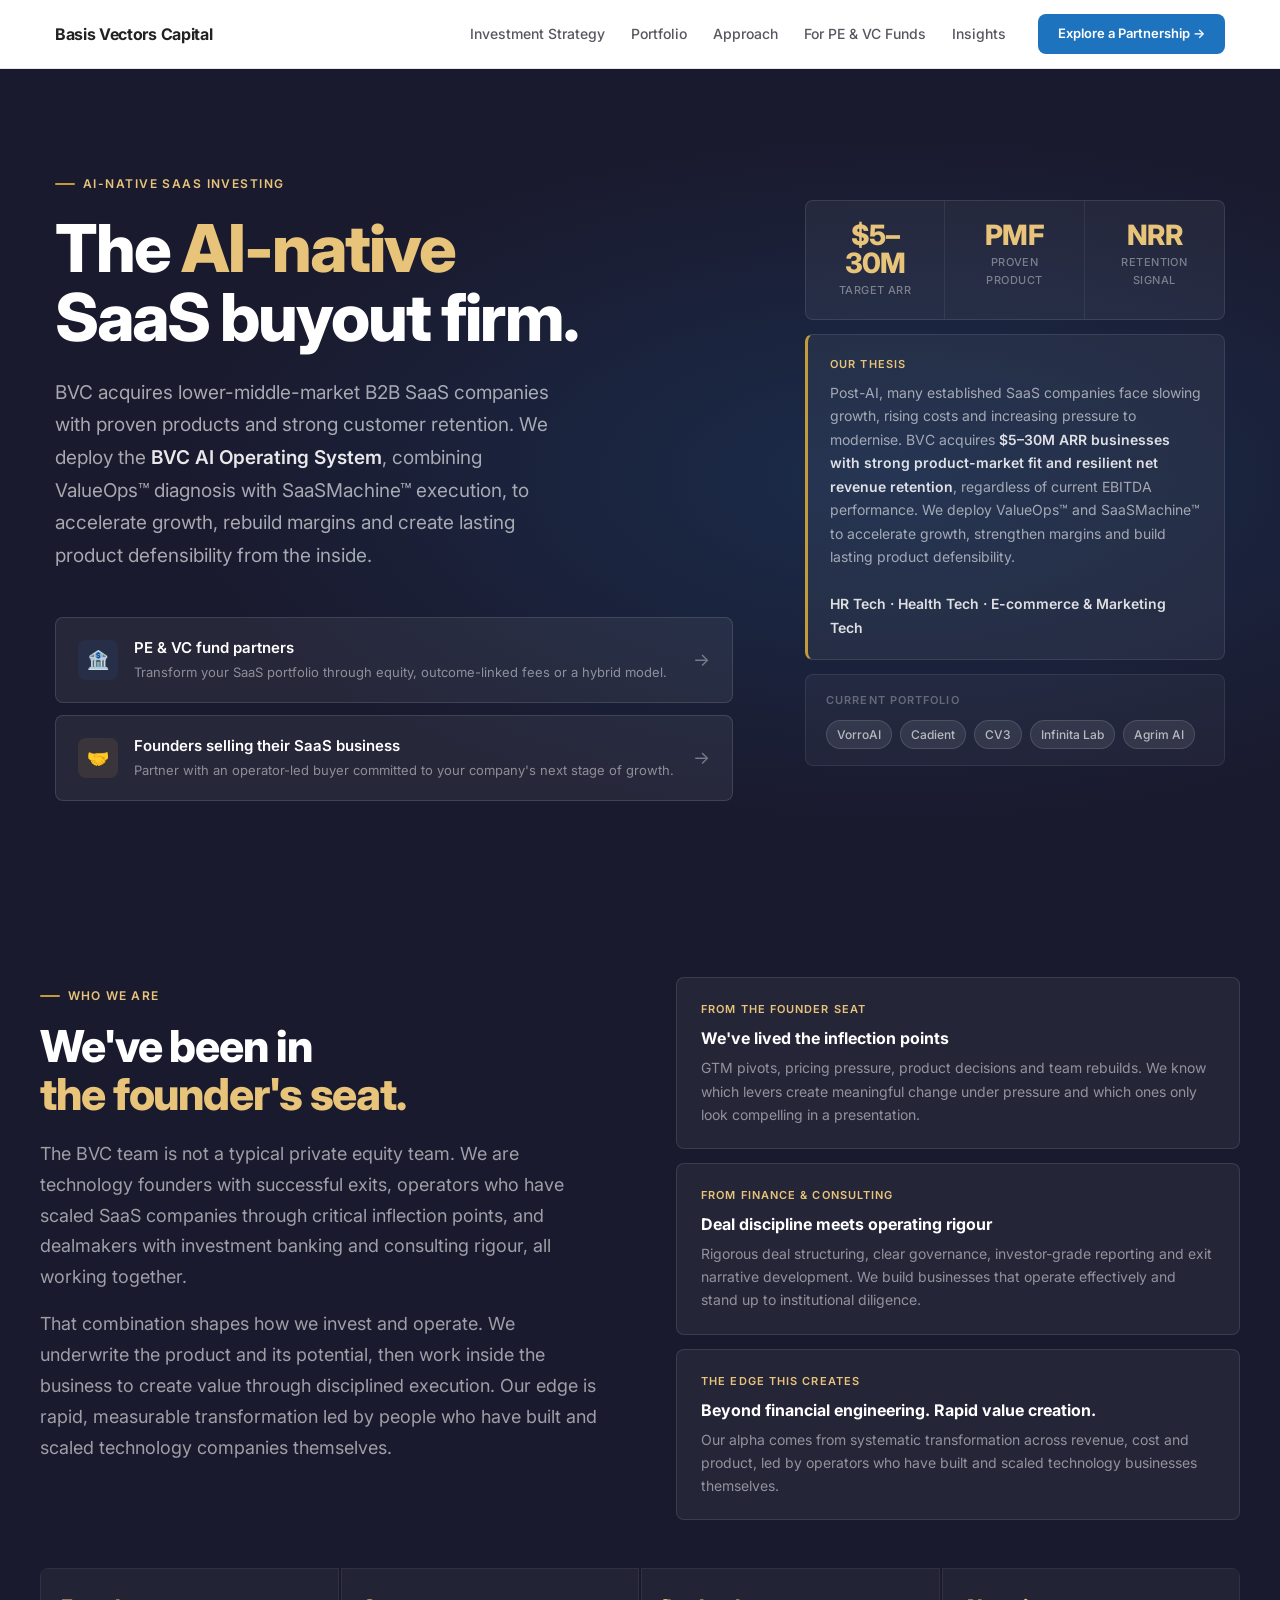
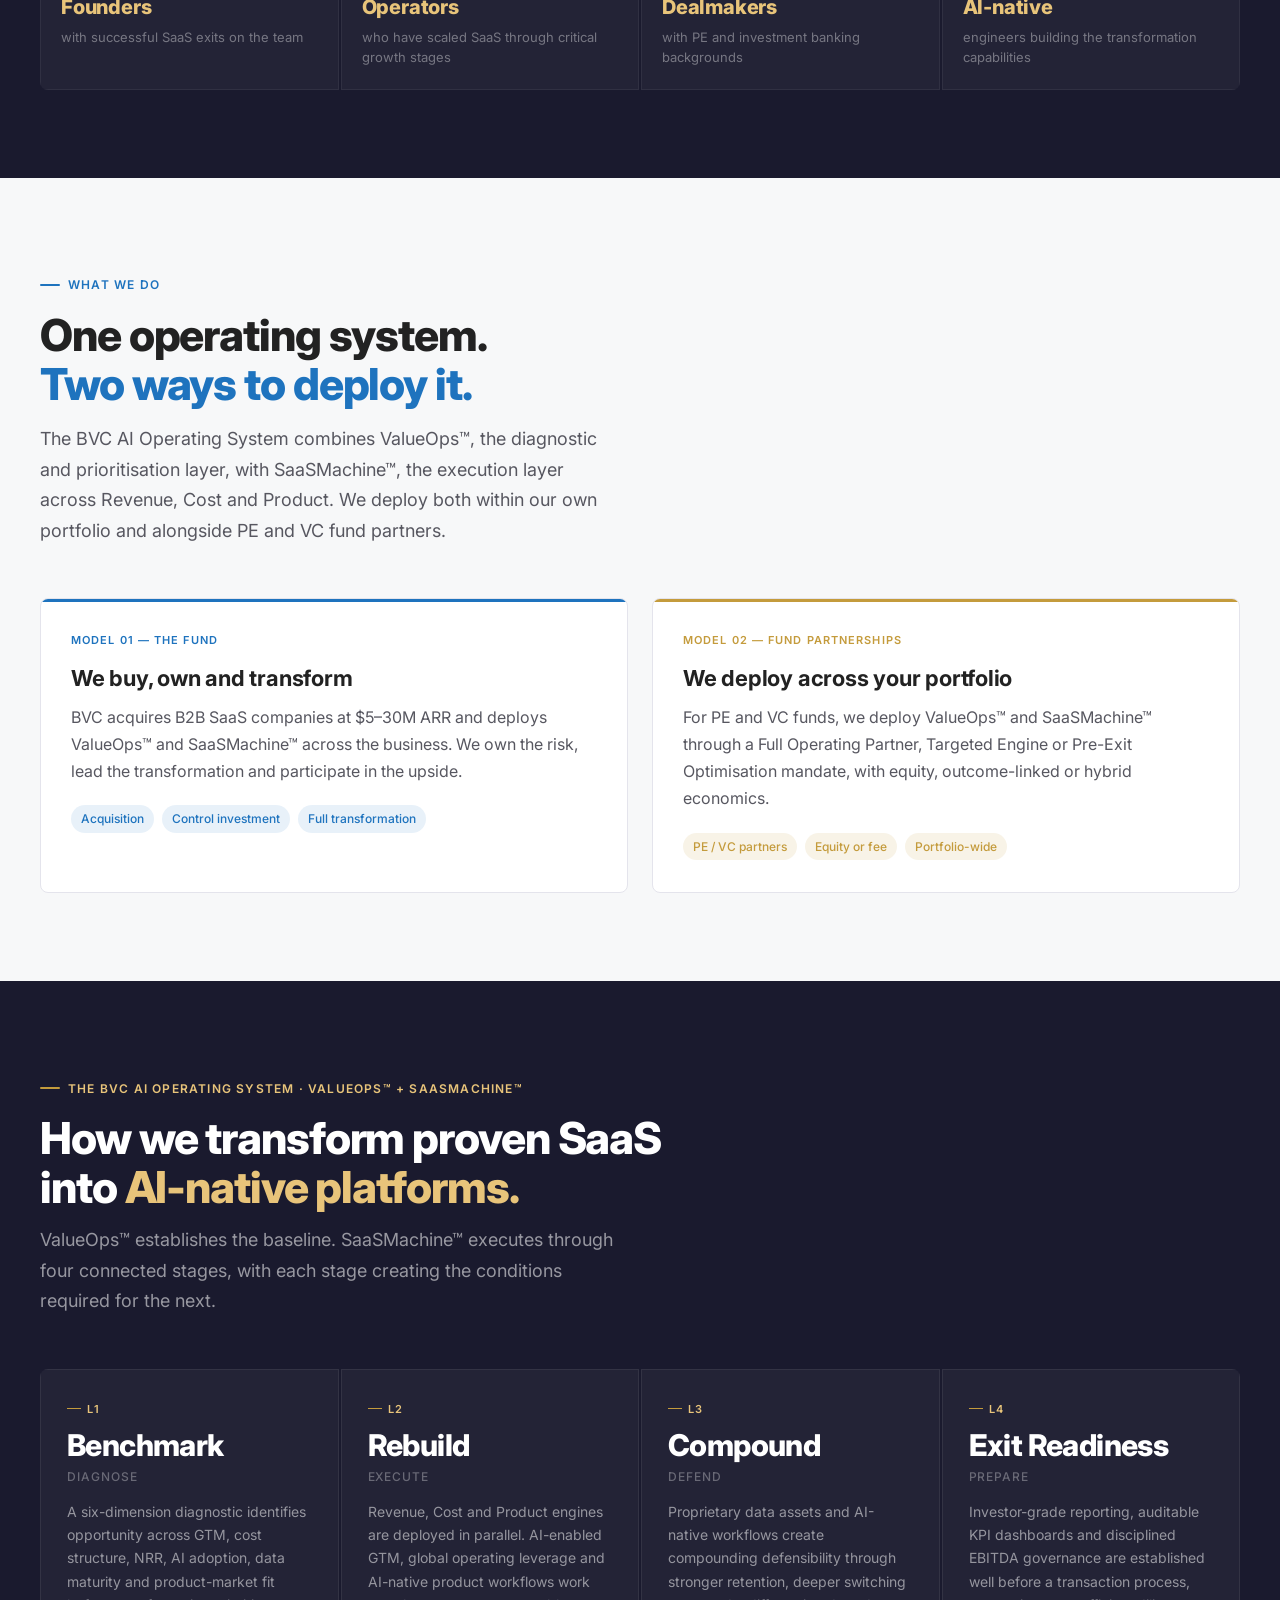
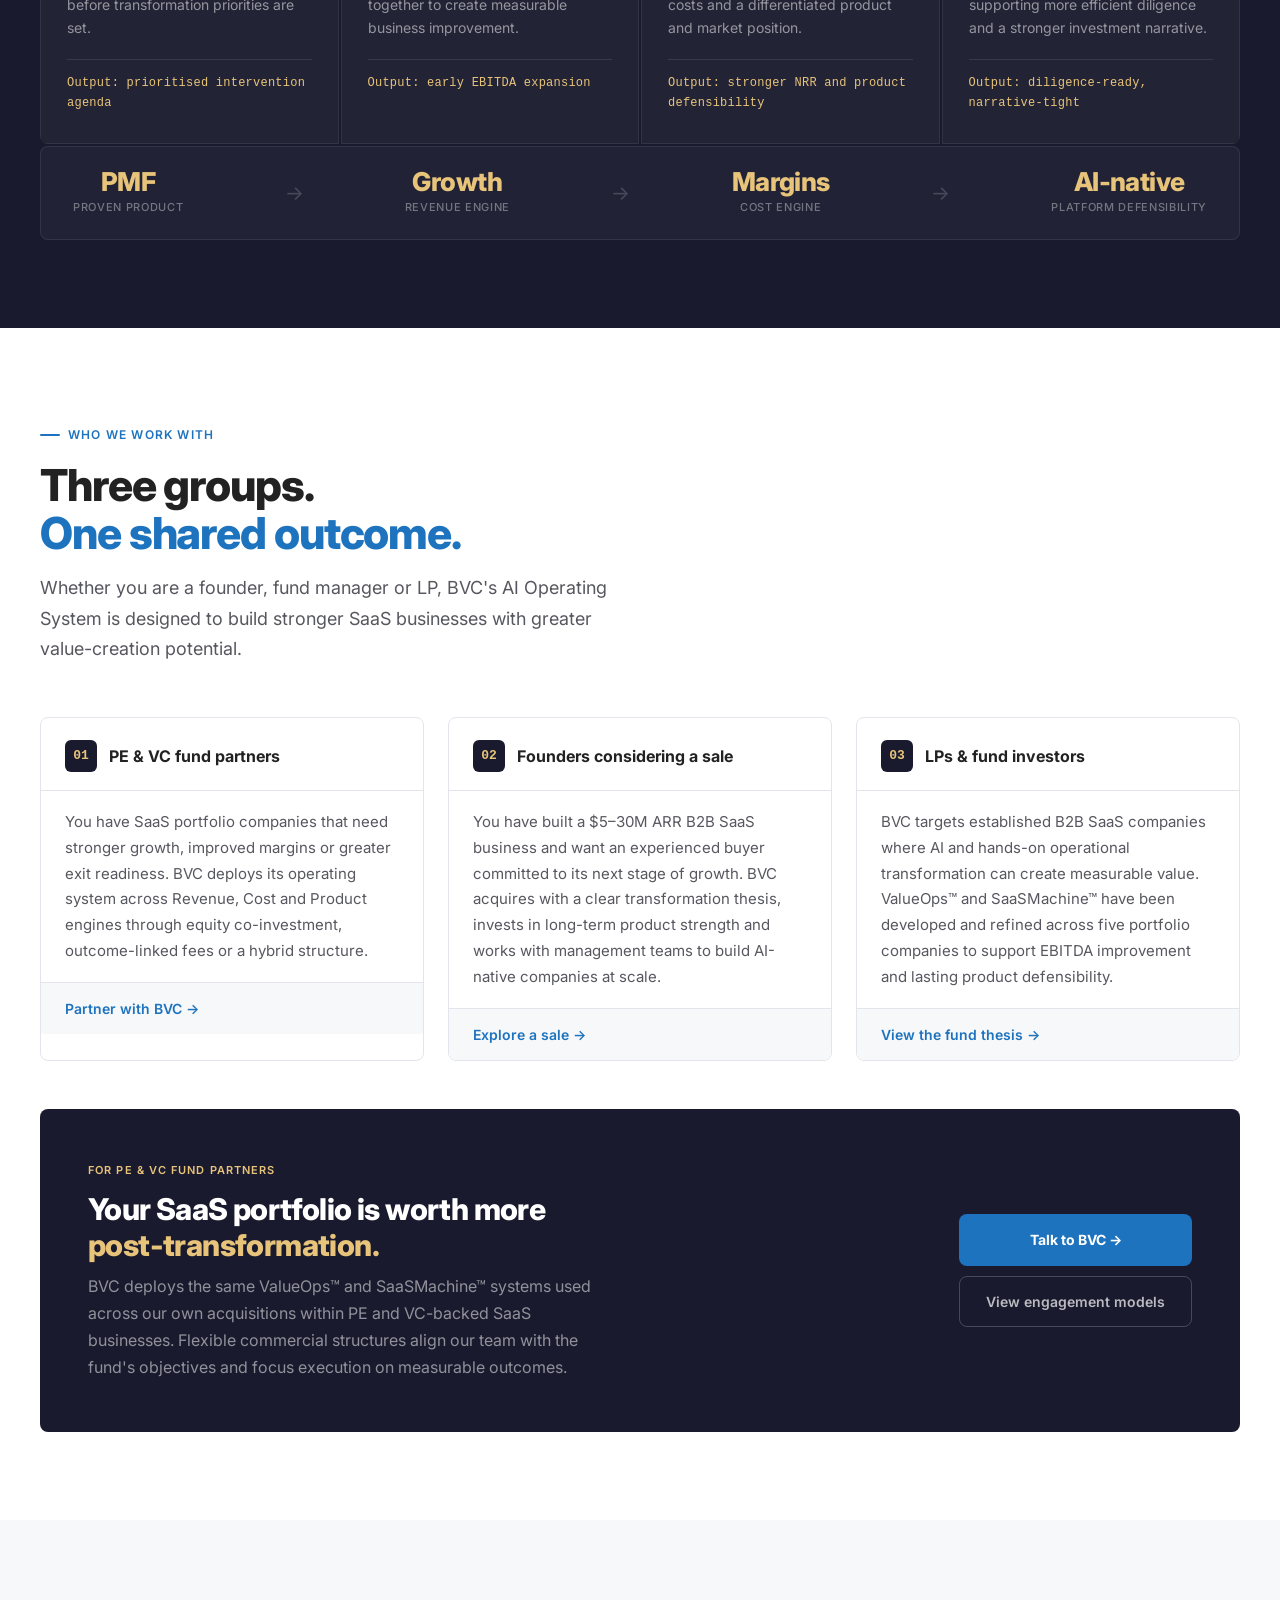
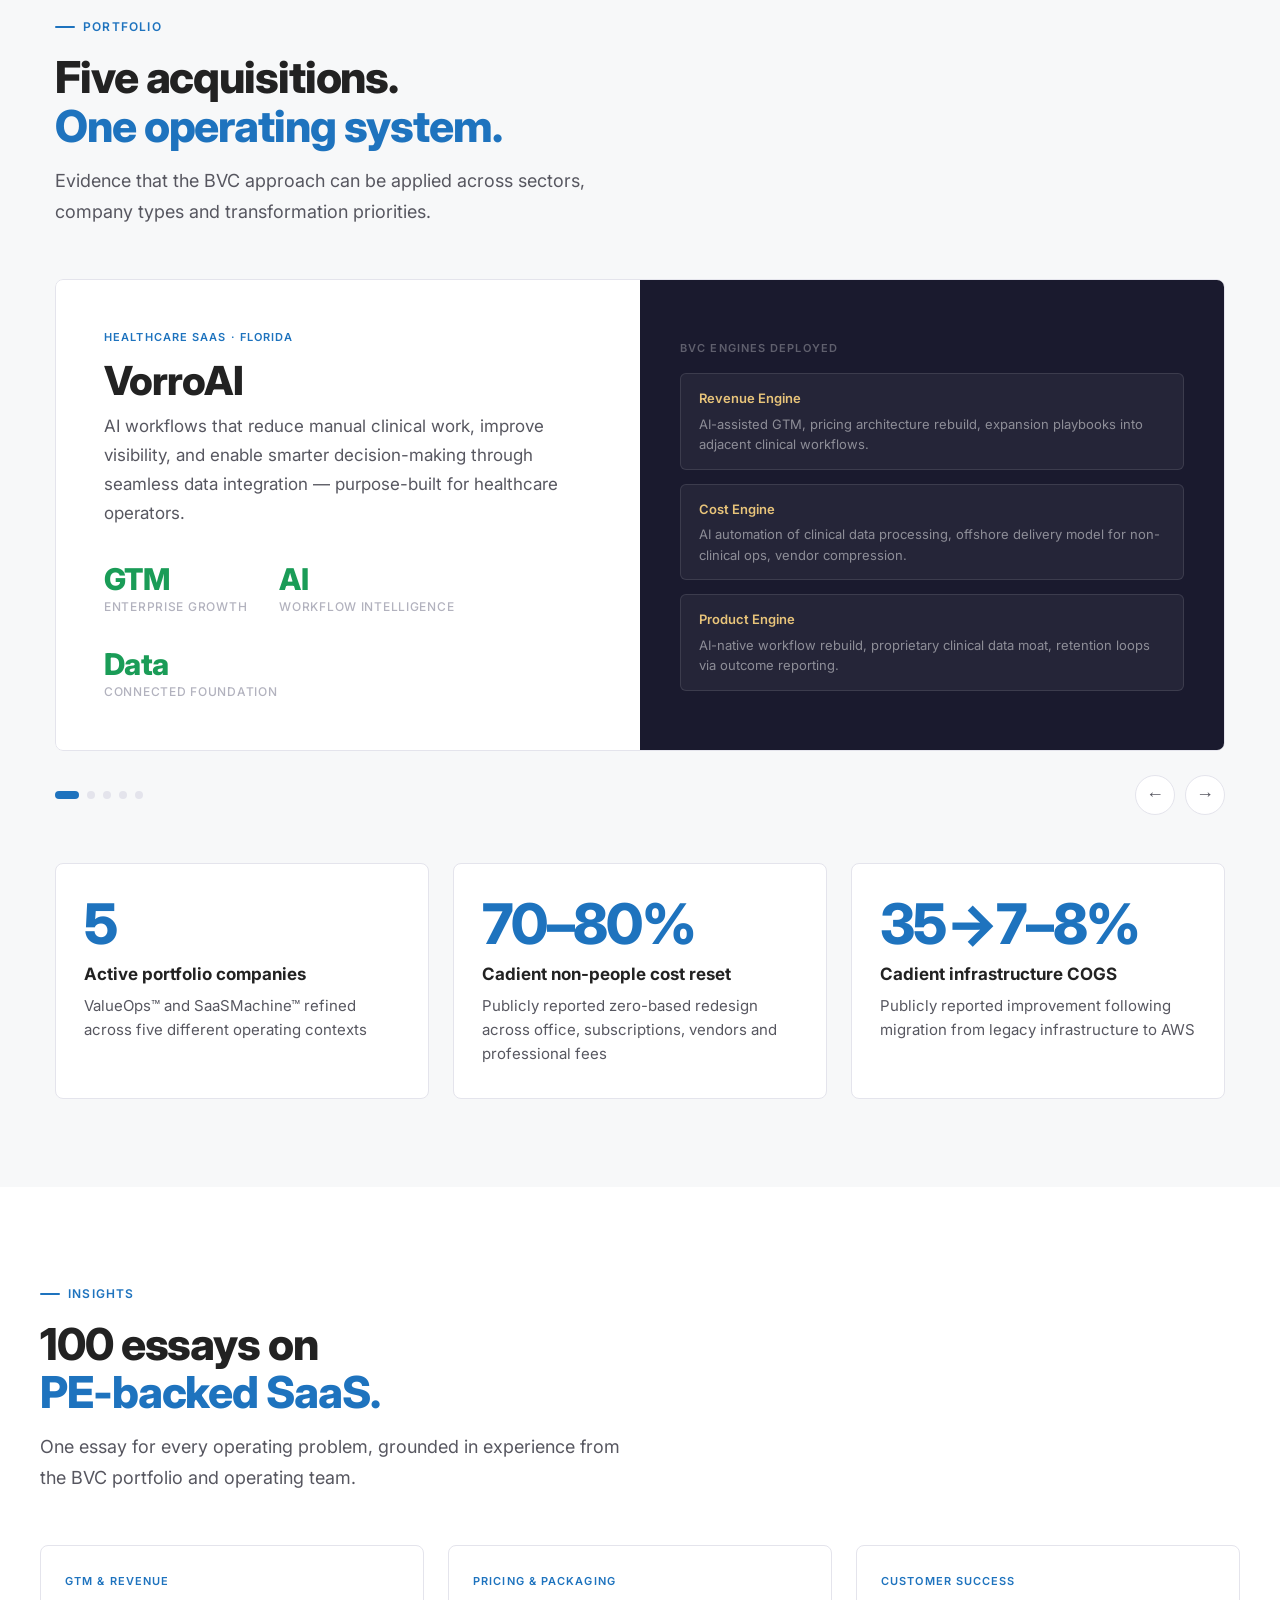
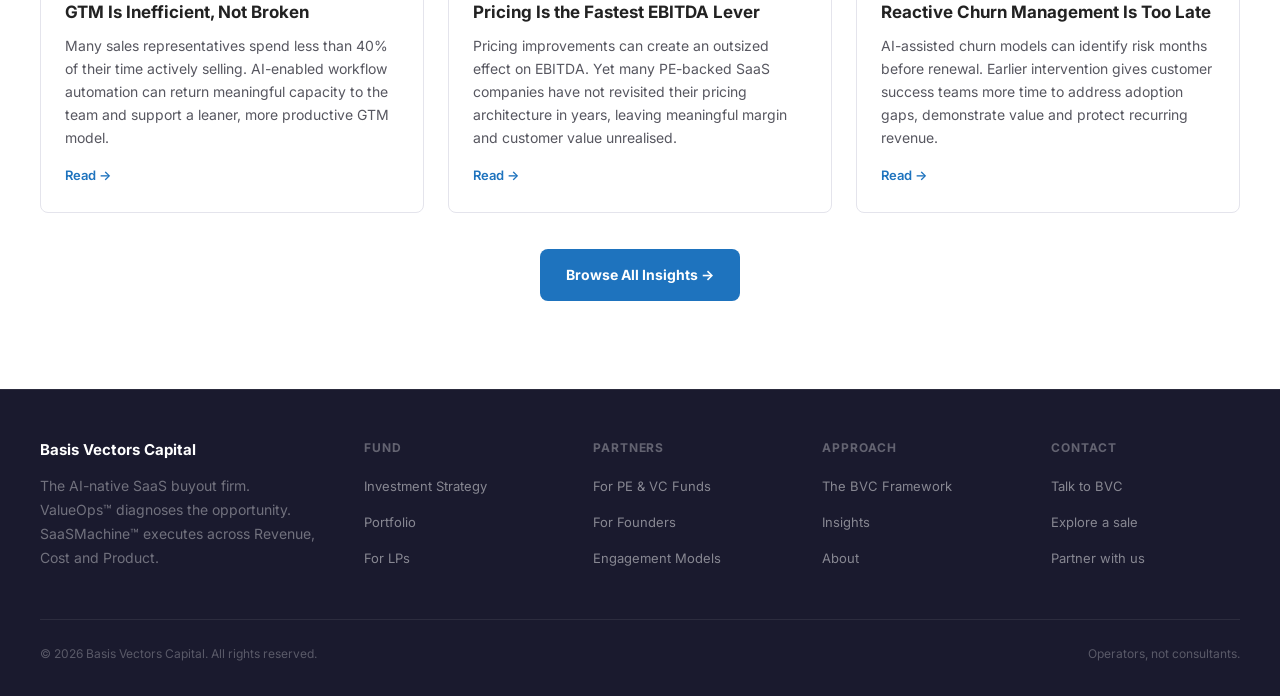
==== index.html @ 60929d4f "Use BVC operating doctrine and public proof on homepage" ====
<!DOCTYPE html>
<html lang="en">
<head>
<meta charset="UTF-8">
<meta name="viewport" content="width=device-width, initial-scale=1.0">
<title>Basis Vectors Capital | AI-Native SaaS Buyout Firm</title>
<link rel="preconnect" href="https://fonts.googleapis.com">
<link href="https://fonts.googleapis.com/css2?family=Inter:wght@300;400;500;600;700;800&display=swap" rel="stylesheet">
<style>
:root {
  --contrast:    #222222;
  --contrast-2:  #575760;
  --contrast-3:  #b2b2be;
  --accent:      #1e73be;
  --accent-hover:#1558a0;
  --base:        #f0f0f0;
  --base-2:      #f7f8f9;
  --base-3:      #ffffff;
  --topbar-bg:   #1a1a2e;
  --border:      #e4e4ec;
  --font:        'Inter', sans-serif;
  --max-w:       1250px;
  --radius:      8px;
  --radius-pill: 9999px;
  --shadow-sm:   0 1px 3px rgba(0,0,0,.08);
  --shadow-md:   0 4px 16px rgba(0,0,0,.10);
  --shadow-lg:   0 8px 32px rgba(0,0,0,.13);
  --transition:  all 0.22s ease;
  --gold:        #c49b3c;
  --gold-light:  #e8c47a;
  --gold-bg:     rgba(196,155,60,0.12);
  --accent-light:rgba(30,115,190,0.1);
  --green:       #1a9c57;
  --green-light: rgba(26,156,87,0.12);
}
*,*::before,*::after{box-sizing:border-box;margin:0;padding:0}
html{scroll-behavior:smooth}
body{font-family:var(--font);background:var(--base-3);color:var(--contrast);font-size:17px;line-height:1.65;overflow-x:hidden}

/* ANNO STRIP */
.anno-strip{background:var(--topbar-bg);color:rgba(255,255,255,0.65);font-size:12px;font-weight:500;letter-spacing:.05em;text-align:center;padding:9px 20px;position:sticky;top:0;z-index:200}
.anno-strip span{color:var(--gold-light)}

/* NAV */
nav{background:var(--base-3);border-bottom:1px solid var(--border);position:sticky;top:0;z-index:100}
.nav-inner{max-width:var(--max-w);margin:0 auto;padding:0 40px;height:68px;display:flex;align-items:center;gap:32px}
.nav-logo{display:flex;align-items:center;gap:10px;text-decoration:none;margin-right:auto}
.nav-logo img{height:30px}
.nav-logo-text{font-size:16px;font-weight:700;color:var(--contrast);letter-spacing:-0.02em}
.nav-links{display:flex;align-items:center;gap:26px}
.nav-links a{font-size:14px;font-weight:500;color:var(--contrast-2);text-decoration:none;transition:var(--transition)}
.nav-links a:hover{color:var(--contrast)}
.nav-cta{background:var(--accent);color:#fff;font-size:13px;font-weight:600;padding:9px 20px;border-radius:var(--radius);text-decoration:none;transition:var(--transition);white-space:nowrap}
.nav-cta:hover{background:var(--accent-hover)}

/* SHARED */
.section{padding:88px 40px}
.section-inner{max-width:var(--max-w);margin:0 auto}
.eyebrow{display:inline-flex;align-items:center;gap:8px;font-size:12px;font-weight:600;letter-spacing:.1em;text-transform:uppercase;color:var(--accent);margin-bottom:16px}
.eyebrow::before{content:'';display:block;width:20px;height:2px;background:var(--accent);border-radius:2px}
.eyebrow-gold{color:var(--gold-light)}
.eyebrow-gold::before{background:var(--gold)}
.section-h2{font-size:44px;font-weight:800;line-height:1.1;letter-spacing:-0.025em;color:var(--contrast);margin-bottom:16px}
.section-h2 em{font-style:normal;color:var(--accent)}
.section-h2-light{color:#fff}
.section-h2-light em{color:var(--gold-light)}
.section-sub{font-size:18px;font-weight:400;color:var(--contrast-2);line-height:1.7;max-width:580px;margin-bottom:52px}
.section-sub-light{color:rgba(255,255,255,0.55)}
.anno-pill{display:inline-flex;align-items:center;gap:5px;background:#fff8e1;border:1px solid #f0c040;color:#7a5800;border-radius:4px;font-size:11px;font-weight:600;padding:3px 9px;margin-bottom:10px;letter-spacing:.04em}
.anno-pill::before{content:'✏'}
.anno-pill-dark{background:rgba(255,255,255,0.08);border-color:rgba(196,155,60,0.4);color:rgba(232,196,122,0.9)}

/* HERO */
.hero{background:var(--topbar-bg);position:relative;overflow:hidden}
.hero::before{content:'';position:absolute;inset:0;background:radial-gradient(ellipse 80% 60% at 70% 50%,rgba(30,115,190,0.2) 0%,transparent 70%);pointer-events:none}
.hero-inner{max-width:var(--max-w);margin:0 auto;padding:96px 40px 88px;display:grid;grid-template-columns:1fr 420px;gap:72px;align-items:center}
.hero-eyebrow{display:inline-flex;align-items:center;gap:8px;font-size:12px;font-weight:600;letter-spacing:.12em;text-transform:uppercase;color:var(--gold-light);margin-bottom:20px}
.hero-eyebrow::before{content:'';display:block;width:20px;height:2px;background:var(--gold);border-radius:2px}
.hero-h1{font-size:clamp(46px,5.5vw,66px);font-weight:800;line-height:1.05;letter-spacing:-0.03em;color:#fff;margin-bottom:24px}
.hero-h1 em{font-style:normal;color:var(--gold-light)}
.hero-sub{font-size:19px;font-weight:400;color:rgba(255,255,255,0.62);line-height:1.72;max-width:520px;margin-bottom:44px}
.hero-sub strong{font-weight:600;color:rgba(255,255,255,0.9)}
.hero-doors{display:flex;flex-direction:column;gap:12px}
.door{display:flex;align-items:center;gap:16px;padding:18px 22px;background:rgba(255,255,255,0.06);border:1px solid rgba(255,255,255,0.12);border-radius:var(--radius);text-decoration:none;transition:var(--transition);cursor:pointer}
.door:hover{background:rgba(255,255,255,0.1);border-color:rgba(255,255,255,0.25);transform:translateX(4px)}
.door-icon{width:40px;height:40px;flex-shrink:0;border-radius:8px;display:flex;align-items:center;justify-content:center;font-size:18px}
.door-icon.blue{background:var(--accent-light)}
.door-icon.gold{background:var(--gold-bg)}
.door-text{flex:1}
.door-label{font-size:15px;font-weight:600;color:#fff;margin-bottom:2px}
.door-desc{font-size:13px;font-weight:400;color:rgba(255,255,255,0.48)}
.door-arrow{font-size:18px;color:rgba(255,255,255,0.38);transition:var(--transition)}
.door:hover .door-arrow{transform:translateX(4px);color:rgba(255,255,255,0.8)}
.hero-panel{display:flex;flex-direction:column;gap:14px}
.hero-stats{display:grid;grid-template-columns:1fr 1fr 1fr;background:rgba(255,255,255,0.05);border:1px solid rgba(255,255,255,0.1);border-radius:var(--radius);overflow:hidden}
.hero-stat{padding:20px 16px;text-align:center;border-right:1px solid rgba(255,255,255,0.07)}
.hero-stat:last-child{border-right:none}
.hero-stat-val{font-size:28px;font-weight:800;color:var(--gold-light);line-height:1;margin-bottom:4px;letter-spacing:-0.02em}
.hero-stat-lbl{font-size:11px;font-weight:500;color:rgba(255,255,255,0.4);letter-spacing:.04em;text-transform:uppercase}
.hero-thesis{background:rgba(255,255,255,0.05);border:1px solid rgba(255,255,255,0.1);border-left:3px solid var(--gold);border-radius:var(--radius);padding:20px 22px}
.hero-thesis-label{font-size:11px;font-weight:600;letter-spacing:.1em;text-transform:uppercase;color:var(--gold-light);margin-bottom:8px}
.hero-thesis-text{font-size:14px;font-weight:400;color:rgba(255,255,255,0.58);line-height:1.68}
.hero-thesis-text strong{font-weight:600;color:rgba(255,255,255,0.85)}
.hero-port-strip{background:rgba(255,255,255,0.04);border:1px solid rgba(255,255,255,0.08);border-radius:var(--radius);padding:16px 20px}
.hero-port-label{font-size:11px;font-weight:600;letter-spacing:.1em;text-transform:uppercase;color:rgba(255,255,255,0.3);margin-bottom:10px}
.hero-port-logos{display:flex;gap:8px;flex-wrap:wrap}
.port-pill{font-size:12px;font-weight:500;color:rgba(255,255,255,0.65);background:rgba(255,255,255,0.08);border:1px solid rgba(255,255,255,0.12);padding:4px 10px;border-radius:var(--radius-pill)}

/* WHO WE ARE */
.who-section{background:var(--topbar-bg);padding:88px 40px}
.who-inner{max-width:var(--max-w);margin:0 auto}
.who-grid{display:grid;grid-template-columns:1fr 1fr;gap:72px;align-items:start;margin-bottom:48px}
.who-body{font-size:18px;font-weight:400;color:rgba(255,255,255,0.58);line-height:1.72;margin-bottom:16px}
.who-right{display:flex;flex-direction:column;gap:14px}
.who-card{background:rgba(255,255,255,0.05);border:1px solid rgba(255,255,255,0.1);border-radius:var(--radius);padding:22px 24px;transition:var(--transition)}
.who-card:hover{background:rgba(255,255,255,0.08);border-color:rgba(255,255,255,0.2)}
.who-card-label{font-size:11px;font-weight:600;letter-spacing:.1em;text-transform:uppercase;color:var(--gold-light);margin-bottom:7px}
.who-card-title{font-size:16px;font-weight:700;color:#fff;margin-bottom:5px}
.who-card-body{font-size:14px;font-weight:400;color:rgba(255,255,255,0.5);line-height:1.65}
.who-pillars{display:grid;grid-template-columns:repeat(4,1fr);gap:2px;border-radius:var(--radius);overflow:hidden}
.who-pillar{background:rgba(255,255,255,0.04);padding:22px 20px;border:1px solid rgba(255,255,255,0.06)}
.who-pillar-val{font-size:20px;font-weight:800;color:var(--gold-light);margin-bottom:4px;letter-spacing:-0.01em}
.who-pillar-lbl{font-size:13px;font-weight:400;color:rgba(255,255,255,0.38);line-height:1.5}

/* TWO MODELS */
.models-grid{display:grid;grid-template-columns:1fr 1fr;gap:24px}
.model-card{background:var(--base-3);border:1px solid var(--border);border-radius:var(--radius);padding:32px 30px;transition:var(--transition);position:relative;overflow:hidden}
.model-card:hover{box-shadow:var(--shadow-md);transform:translateY(-2px)}
.model-card::before{content:'';position:absolute;top:0;left:0;right:0;height:3px;background:var(--accent)}
.model-card.gold-top::before{background:var(--gold)}
.model-num{font-size:11px;font-weight:600;letter-spacing:.1em;text-transform:uppercase;color:var(--accent);margin-bottom:10px}
.model-num.gold-num{color:var(--gold)}
.model-title{font-size:22px;font-weight:700;color:var(--contrast);margin-bottom:8px;letter-spacing:-0.01em}
.model-body{font-size:16px;font-weight:400;color:var(--contrast-2);line-height:1.7;margin-bottom:20px}
.model-tags{display:flex;gap:8px;flex-wrap:wrap}
.tag{font-size:12px;font-weight:500;background:var(--accent-light);color:var(--accent);padding:4px 10px;border-radius:var(--radius-pill)}
.tag.gold{background:var(--gold-bg);color:var(--gold)}

/* FRAMEWORK */
.framework-section{background:var(--topbar-bg);padding:88px 40px}
.fw-inner{max-width:var(--max-w);margin:0 auto}
.fw-steps{display:grid;grid-template-columns:repeat(4,1fr);gap:2px;border-radius:var(--radius);overflow:hidden;margin-bottom:2px}
.fw-step{background:rgba(255,255,255,0.04);border:1px solid rgba(255,255,255,0.07);padding:30px 26px;transition:var(--transition);cursor:pointer}
.fw-step:hover{background:rgba(255,255,255,0.08)}
.fw-step-num{font-size:11px;font-weight:600;letter-spacing:.1em;text-transform:uppercase;color:var(--gold-light);display:flex;align-items:center;gap:6px;margin-bottom:12px}
.fw-step-num::before{content:'';display:block;width:14px;height:1px;background:var(--gold)}
.fw-step-title{font-size:30px;font-weight:800;color:#fff;line-height:1.05;letter-spacing:-0.02em;margin-bottom:5px}
.fw-step-verb{font-size:12px;font-weight:500;color:rgba(255,255,255,0.32);text-transform:uppercase;letter-spacing:.08em;margin-bottom:14px}
.fw-step-body{font-size:14px;font-weight:400;color:rgba(255,255,255,0.52);line-height:1.65;margin-bottom:20px}
.fw-step-output{font-size:12px;font-weight:500;color:var(--gold-light);font-family:'Courier New',monospace;letter-spacing:.02em;padding-top:14px;border-top:1px solid rgba(255,255,255,0.1)}
.fw-milestone{background:rgba(255,255,255,0.04);border:1px solid rgba(255,255,255,0.08);border-radius:var(--radius);padding:22px 32px;display:flex;align-items:center;justify-content:space-between;flex-wrap:wrap;gap:16px;margin-top:2px}
.fw-ms-item{text-align:center}
.fw-ms-val{font-size:26px;font-weight:800;color:var(--gold-light);line-height:1;letter-spacing:-0.02em;margin-bottom:3px}
.fw-ms-lbl{font-size:11px;font-weight:500;color:rgba(255,255,255,0.38);text-transform:uppercase;letter-spacing:.06em}
.fw-arrow{font-size:20px;color:rgba(255,255,255,0.18)}

/* AUDIENCE */
.audience-grid{display:grid;grid-template-columns:repeat(3,1fr);gap:24px}
.aud-card{background:var(--base-3);border:1px solid var(--border);border-radius:var(--radius);overflow:hidden;transition:var(--transition)}
.aud-card:hover{box-shadow:var(--shadow-md);transform:translateY(-2px)}
.aud-header{padding:22px 24px 18px;border-bottom:1px solid var(--border);display:flex;align-items:center;gap:12px}
.aud-badge{width:32px;height:32px;background:var(--topbar-bg);border-radius:6px;display:flex;align-items:center;justify-content:center;font-size:13px;font-weight:800;color:var(--gold-light);font-family:'Courier New',monospace;flex-shrink:0}
.aud-title{font-size:16px;font-weight:700;color:var(--contrast)}
.aud-body{padding:18px 24px;font-size:15px;font-weight:400;color:var(--contrast-2);line-height:1.72}
.aud-cta{display:block;padding:14px 24px;background:var(--base-2);font-size:14px;font-weight:600;color:var(--accent);text-decoration:none;border-top:1px solid var(--border);transition:var(--transition)}
.aud-cta:hover{background:var(--accent-light)}

/* PCTA */
.pcta-block{background:var(--topbar-bg);border-radius:var(--radius);padding:52px 48px;display:grid;grid-template-columns:1fr auto;align-items:center;gap:40px;margin-top:48px}
.pcta-eyebrow{font-size:11px;font-weight:600;letter-spacing:.1em;text-transform:uppercase;color:var(--gold-light);margin-bottom:12px}
.pcta-h{font-size:30px;font-weight:800;color:#fff;line-height:1.2;letter-spacing:-0.02em;margin-bottom:10px}
.pcta-h em{font-style:normal;color:var(--gold-light)}
.pcta-sub{font-size:16px;font-weight:400;color:rgba(255,255,255,0.52);line-height:1.68;max-width:520px}
.pcta-btns{display:flex;flex-direction:column;gap:10px;min-width:210px}
.btn-primary{display:block;text-align:center;padding:14px 26px;border-radius:var(--radius);background:var(--accent);color:#fff;font-size:14px;font-weight:700;text-decoration:none;transition:var(--transition)}
.btn-primary:hover{background:var(--accent-hover)}
.btn-outline{display:block;text-align:center;padding:13px 26px;border-radius:var(--radius);background:transparent;border:1px solid rgba(255,255,255,0.2);color:rgba(255,255,255,0.7);font-size:14px;font-weight:600;text-decoration:none;transition:var(--transition)}
.btn-outline:hover{border-color:rgba(255,255,255,0.5);color:#fff}

/* PORTFOLIO CAROUSEL */
.portfolio-section{background:var(--base-2);padding:88px 0}
.portfolio-inner{max-width:var(--max-w);margin:0 auto;padding:0 40px}
.carousel-wrap{position:relative;margin-top:48px}
.carousel-track-outer{overflow:hidden;border-radius:var(--radius)}
.carousel-track{display:flex;transition:transform 0.45s cubic-bezier(0.4,0,0.2,1)}
.carousel-slide{min-width:100%;display:grid;grid-template-columns:1fr 1fr;background:var(--base-3);border:1px solid var(--border);border-radius:var(--radius);overflow:hidden}
.slide-left{padding:48px 48px;display:flex;flex-direction:column;justify-content:space-between}
.slide-sector{font-size:11px;font-weight:600;letter-spacing:.1em;text-transform:uppercase;color:var(--accent);margin-bottom:14px}
.slide-name{font-size:40px;font-weight:800;color:var(--contrast);letter-spacing:-0.025em;margin-bottom:10px;line-height:1.05}
.slide-desc{font-size:17px;font-weight:400;color:var(--contrast-2);line-height:1.7;margin-bottom:36px}
.slide-metrics{display:flex;gap:32px;flex-wrap:wrap}
.slide-metric-val{font-size:30px;font-weight:800;color:var(--green);letter-spacing:-0.02em;line-height:1}
.slide-metric-lbl{font-size:12px;font-weight:500;color:var(--contrast-3);text-transform:uppercase;letter-spacing:.06em;margin-top:3px}
.slide-right{background:var(--topbar-bg);padding:48px 40px;display:flex;flex-direction:column;justify-content:center;gap:14px}
.slide-right-label{font-size:11px;font-weight:600;letter-spacing:.1em;text-transform:uppercase;color:rgba(255,255,255,0.3);margin-bottom:2px}
.slide-engine{background:rgba(255,255,255,0.05);border:1px solid rgba(255,255,255,0.1);border-radius:6px;padding:14px 18px}
.slide-engine-title{font-size:13px;font-weight:600;color:var(--gold-light);margin-bottom:4px}
.slide-engine-body{font-size:13px;font-weight:400;color:rgba(255,255,255,0.48);line-height:1.58}
.carousel-controls{display:flex;align-items:center;justify-content:space-between;margin-top:24px}
.carousel-dots{display:flex;gap:8px}
.dot{width:8px;height:8px;border-radius:50%;background:var(--border);cursor:pointer;transition:var(--transition);border:none;padding:0}
.dot.active{background:var(--accent);width:24px;border-radius:var(--radius-pill)}
.carousel-btns{display:flex;gap:10px}
.carr-btn{width:40px;height:40px;border-radius:50%;background:var(--base-3);border:1px solid var(--border);font-size:18px;color:var(--contrast-2);display:flex;align-items:center;justify-content:center;cursor:pointer;transition:var(--transition)}
.carr-btn:hover{background:var(--topbar-bg);color:#fff;border-color:var(--topbar-bg)}

/* OUTCOMES */
.outcomes-grid{display:grid;grid-template-columns:repeat(3,1fr);gap:24px}
.outcome-card{background:var(--base-3);border:1px solid var(--border);border-radius:var(--radius);padding:32px 28px;transition:var(--transition)}
.outcome-card:hover{box-shadow:var(--shadow-md)}
.outcome-val{font-size:56px;font-weight:800;color:var(--accent);line-height:1;letter-spacing:-0.03em;margin-bottom:8px}
.outcome-label{font-size:17px;font-weight:700;color:var(--contrast);margin-bottom:6px}
.outcome-sub{font-size:15px;font-weight:400;color:var(--contrast-2);line-height:1.6}

/* INSIGHTS */
.insights-grid{display:grid;grid-template-columns:repeat(3,1fr);gap:24px}
.insight-card{background:var(--base-3);border:1px solid var(--border);border-radius:var(--radius);padding:26px 24px;transition:var(--transition);text-decoration:none;display:flex;flex-direction:column}
.insight-card:hover{box-shadow:var(--shadow-md);transform:translateY(-2px)}
.insight-cat{font-size:11px;font-weight:600;letter-spacing:.1em;text-transform:uppercase;color:var(--accent);margin-bottom:10px}
.insight-title{font-size:17px;font-weight:700;color:var(--contrast);line-height:1.35;margin-bottom:10px;flex:1}
.insight-body{font-size:14px;font-weight:400;color:var(--contrast-2);line-height:1.65;margin-bottom:16px}
.insight-link{font-size:13px;font-weight:600;color:var(--accent)}

/* SITEMAP */
.sitemap-section{background:var(--base-2);border-top:1px solid var(--border);padding:60px 40px}
.sitemap-inner{max-width:var(--max-w);margin:0 auto}
.sitemap-grid{display:grid;grid-template-columns:repeat(4,1fr);gap:32px}
.sitemap-col-title{font-size:14px;font-weight:700;color:var(--accent);padding-bottom:10px;border-bottom:1px solid var(--border);margin-bottom:12px;display:flex;align-items:center;gap:8px}
.new-badge{font-size:9px;font-weight:700;background:var(--accent);color:#fff;padding:2px 6px;border-radius:3px;letter-spacing:.06em}
.sitemap-links{list-style:none;display:flex;flex-direction:column;gap:7px}
.sitemap-links li a{font-size:13px;font-weight:400;color:var(--contrast-2);text-decoration:none;transition:var(--transition)}
.sitemap-links li a:hover{color:var(--accent)}

/* LEGEND */
.legend-box{background:#fffbeb;border:1px solid #e8c840;border-radius:var(--radius);padding:28px 32px;margin:40px auto;max-width:var(--max-w)}
.legend-title{font-size:12px;font-weight:700;letter-spacing:.08em;text-transform:uppercase;color:#7a5800;margin-bottom:16px}
.legend-grid{display:grid;grid-template-columns:repeat(3,1fr);gap:10px}
.legend-item{font-size:13px;color:#7a5800;line-height:1.55;display:flex;gap:6px;align-items:baseline}
.legend-item::before{content:'→';font-weight:700;flex-shrink:0}

/* FOOTER */
footer{background:var(--topbar-bg);border-top:1px solid rgba(255,255,255,0.08);padding:48px 40px 32px}
.footer-inner{max-width:var(--max-w);margin:0 auto}
.footer-top{display:grid;grid-template-columns:1.5fr 1fr 1fr 1fr 1fr;gap:40px;margin-bottom:48px}
.footer-brand-desc{font-size:14px;font-weight:400;color:rgba(255,255,255,0.38);line-height:1.7;margin-top:12px}
.footer-col-title{font-size:12px;font-weight:700;letter-spacing:.08em;text-transform:uppercase;color:rgba(255,255,255,0.32);margin-bottom:14px}
.footer-links{list-style:none;display:flex;flex-direction:column;gap:8px}
.footer-links a{font-size:13px;font-weight:400;color:rgba(255,255,255,0.48);text-decoration:none;transition:var(--transition)}
.footer-links a:hover{color:rgba(255,255,255,0.9)}
.footer-bottom{display:flex;align-items:center;justify-content:space-between;padding-top:24px;border-top:1px solid rgba(255,255,255,0.08)}
.footer-legal{font-size:12px;color:rgba(255,255,255,0.28)}

/* RESPONSIVE */
@media(max-width:960px){
  .hero-inner,.who-grid,.models-grid,.fw-steps,.audience-grid,.outcomes-grid,.insights-grid,.sitemap-grid,.footer-top,.pcta-block{grid-template-columns:1fr}
  .section,.who-section,.framework-section,.portfolio-section{padding:60px 24px}
  .carousel-slide{grid-template-columns:1fr}
  .section-h2{font-size:32px}
  .hero-h1{font-size:38px}
  .who-pillars{grid-template-columns:1fr 1fr}
  .nav-links{display:none}
}

@keyframes fadeUp{from{opacity:0;transform:translateY(18px)}to{opacity:1;transform:translateY(0)}}
.hero-inner>*{animation:fadeUp 0.55s ease both}
.hero-inner>*:nth-child(1){animation-delay:.05s}
.hero-inner>*:nth-child(2){animation-delay:.18s}
</style>
</head>
<body>

<nav>
  <div class="nav-inner">
    <a class="nav-logo" href="index.html">
      <img src="https://bvcweb.netlify.app/images/bvc-logo.png" alt="BVC" onerror="this.style.display='none';this.nextElementSibling.style.display='block'">
      <span class="nav-logo-text" style="display:none">Basis Vectors Capital</span>
    </a>
    <div class="nav-links">
      <a href="strategy.html">Investment Strategy</a>
      <a href="portfolio.html">Portfolio</a>
      <a href="approach.html">Approach</a>
      <a href="funds.html">For PE &amp; VC Funds</a>
      <a href="insights.html">Insights</a>
          </div>
    <a class="nav-cta" href="contact.html">Explore a Partnership →</a>
  </div>
</nav>

<!-- HERO -->
<section class="hero">
  <div class="hero-inner">
    <div>
      <div class="hero-eyebrow">AI-native SaaS investing</div>
      <h1 class="hero-h1">The <em>AI-native</em><br>SaaS buyout firm.</h1>
      <p class="hero-sub">BVC acquires lower-middle-market B2B SaaS companies with proven products and strong customer retention. We deploy the <strong>BVC AI Operating System</strong>, combining ValueOps™ diagnosis with SaaSMachine™ execution, to accelerate growth, rebuild margins and create lasting product defensibility from the inside.</p>
      <div class="hero-doors">
        <a class="door" href="funds.html">
          <div class="door-icon blue">🏦</div>
          <div class="door-text">
            <div class="door-label">PE &amp; VC fund partners</div>
            <div class="door-desc">Transform your SaaS portfolio through equity, outcome-linked fees or a hybrid model.</div>
          </div>
          <div class="door-arrow">→</div>
        </a>
        <a class="door" href="founders.html">
          <div class="door-icon gold">🤝</div>
          <div class="door-text">
            <div class="door-label">Founders selling their SaaS business</div>
            <div class="door-desc">Partner with an operator-led buyer committed to your company's next stage of growth.</div>
          </div>
          <div class="door-arrow">→</div>
        </a>
      </div>
    </div>
    <div class="hero-panel">
      <div class="hero-stats">
        <div class="hero-stat"><div class="hero-stat-val">$5–30M</div><div class="hero-stat-lbl">Target ARR</div></div>
        <div class="hero-stat"><div class="hero-stat-val">PMF</div><div class="hero-stat-lbl">Proven product</div></div>
        <div class="hero-stat"><div class="hero-stat-val">NRR</div><div class="hero-stat-lbl">Retention signal</div></div>
      </div>
      <div class="hero-thesis">
        <div class="hero-thesis-label">Our thesis</div>
        <div class="hero-thesis-text">Post-AI, many established SaaS companies face slowing growth, rising costs and increasing pressure to modernise. BVC acquires <strong>$5–30M ARR businesses with strong product-market fit and resilient net revenue retention</strong>, regardless of current EBITDA performance. We deploy ValueOps™ and SaaSMachine™ to accelerate growth, strengthen margins and build lasting product defensibility.<br><br><strong>HR Tech · Health Tech · E-commerce &amp; Marketing Tech</strong></div>
      </div>
      <div class="hero-port-strip">
        <div class="hero-port-label">Current portfolio</div>
        <div class="hero-port-logos">
          <span class="port-pill">VorroAI</span>
          <span class="port-pill">Cadient</span>
          <span class="port-pill">CV3</span>
          <span class="port-pill">Infinita Lab</span>
          <span class="port-pill">Agrim AI</span>
        </div>
      </div>
    </div>
  </div>
</section>

<!-- WHO WE ARE -->
<section class="who-section">
  <div class="who-inner">
    <div class="who-grid">
      <div>
        <div class="eyebrow eyebrow-gold">Who we are</div>
        <h2 class="section-h2 section-h2-light" style="margin-bottom:20px">We've been in<br><em>the founder's seat.</em></h2>
        <p class="who-body">The BVC team is not a typical private equity team. We are technology founders with successful exits, operators who have scaled SaaS companies through critical inflection points, and dealmakers with investment banking and consulting rigour, all working together.</p>
        <p class="who-body">That combination shapes how we invest and operate. We underwrite the product and its potential, then work inside the business to create value through disciplined execution. Our edge is rapid, measurable transformation led by people who have built and scaled technology companies themselves.</p>
      </div>
      <div class="who-right">
        <div class="who-card">
          <div class="who-card-label">From the founder seat</div>
          <div class="who-card-title">We've lived the inflection points</div>
          <div class="who-card-body">GTM pivots, pricing pressure, product decisions and team rebuilds. We know which levers create meaningful change under pressure and which ones only look compelling in a presentation.</div>
        </div>
        <div class="who-card">
          <div class="who-card-label">From finance &amp; consulting</div>
          <div class="who-card-title">Deal discipline meets operating rigour</div>
          <div class="who-card-body">Rigorous deal structuring, clear governance, investor-grade reporting and exit narrative development. We build businesses that operate effectively and stand up to institutional diligence.</div>
        </div>
        <div class="who-card">
          <div class="who-card-label">The edge this creates</div>
          <div class="who-card-title">Beyond financial engineering. Rapid value creation.</div>
          <div class="who-card-body">Our alpha comes from systematic transformation across revenue, cost and product, led by operators who have built and scaled technology businesses themselves.</div>
        </div>
      </div>
    </div>
    <div class="who-pillars">
      <div class="who-pillar"><div class="who-pillar-val">Founders</div><div class="who-pillar-lbl">with successful SaaS exits on the team</div></div>
      <div class="who-pillar"><div class="who-pillar-val">Operators</div><div class="who-pillar-lbl">who have scaled SaaS through critical growth stages</div></div>
      <div class="who-pillar"><div class="who-pillar-val">Dealmakers</div><div class="who-pillar-lbl">with PE and investment banking backgrounds</div></div>
      <div class="who-pillar"><div class="who-pillar-val">AI-native</div><div class="who-pillar-lbl">engineers building the transformation capabilities</div></div>
    </div>
  </div>
</section>

<!-- TWO MODELS -->
<section class="section" style="background:var(--base-2)">
  <div class="section-inner">
    <div class="eyebrow">What we do</div>
    <h2 class="section-h2">One operating system.<br><em>Two ways to deploy it.</em></h2>
    <p class="section-sub">The BVC AI Operating System combines ValueOps™, the diagnostic and prioritisation layer, with SaaSMachine™, the execution layer across Revenue, Cost and Product. We deploy both within our own portfolio and alongside PE and VC fund partners.</p>
    <div class="models-grid">
      <div class="model-card">
        <div class="model-num">Model 01 — The Fund</div>
        <div class="model-title">We buy, own and transform</div>
        <div class="model-body">BVC acquires B2B SaaS companies at $5–30M ARR and deploys ValueOps™ and SaaSMachine™ across the business. We own the risk, lead the transformation and participate in the upside.</div>
        <div class="model-tags"><span class="tag">Acquisition</span><span class="tag">Control investment</span><span class="tag">Full transformation</span></div>
      </div>
      <div class="model-card gold-top">
        <div class="model-num gold-num">Model 02 — Fund Partnerships</div>
        <div class="model-title">We deploy across your portfolio</div>
        <div class="model-body">For PE and VC funds, we deploy ValueOps™ and SaaSMachine™ through a Full Operating Partner, Targeted Engine or Pre-Exit Optimisation mandate, with equity, outcome-linked or hybrid economics.</div>
        <div class="model-tags"><span class="tag gold">PE / VC partners</span><span class="tag gold">Equity or fee</span><span class="tag gold">Portfolio-wide</span></div>
      </div>
    </div>
  </div>
</section>

<!-- FRAMEWORK -->
<section class="framework-section">
  <div class="fw-inner">
    <div class="eyebrow eyebrow-gold">The BVC AI Operating System · ValueOps™ + SaaSMachine™</div>
    <h2 class="section-h2 section-h2-light" style="margin-bottom:14px">How we transform proven SaaS<br>into <em>AI-native platforms.</em></h2>
    <p class="section-sub section-sub-light">ValueOps™ establishes the baseline. SaaSMachine™ executes through four connected stages, with each stage creating the conditions required for the next.</p>
    <div class="fw-steps">
      <div class="fw-step">
        <div class="fw-step-num">L1</div>
        <div class="fw-step-title">Benchmark</div>
        <div class="fw-step-verb">Diagnose</div>
        <div class="fw-step-body">A six-dimension diagnostic identifies opportunity across GTM, cost structure, NRR, AI adoption, data maturity and product-market fit before transformation priorities are set.</div>
        <div class="fw-step-output">Output: prioritised intervention agenda</div>
      </div>
      <div class="fw-step">
        <div class="fw-step-num">L2</div>
        <div class="fw-step-title">Rebuild</div>
        <div class="fw-step-verb">Execute</div>
        <div class="fw-step-body">Revenue, Cost and Product engines are deployed in parallel. AI-enabled GTM, global operating leverage and AI-native product workflows work together to create measurable business improvement.</div>
        <div class="fw-step-output">Output: early EBITDA expansion</div>
      </div>
      <div class="fw-step">
        <div class="fw-step-num">L3</div>
        <div class="fw-step-title">Compound</div>
        <div class="fw-step-verb">Defend</div>
        <div class="fw-step-body">Proprietary data assets and AI-native workflows create compounding defensibility through stronger retention, deeper switching costs and a differentiated product and market position.</div>
        <div class="fw-step-output">Output: stronger NRR and product defensibility</div>
      </div>
      <div class="fw-step">
        <div class="fw-step-num">L4</div>
        <div class="fw-step-title">Exit Readiness</div>
        <div class="fw-step-verb">Prepare</div>
        <div class="fw-step-body">Investor-grade reporting, auditable KPI dashboards and disciplined EBITDA governance are established well before a transaction process, supporting more efficient diligence and a stronger investment narrative.</div>
        <div class="fw-step-output">Output: diligence-ready, narrative-tight</div>
      </div>
    </div>
    <div class="fw-milestone">
      <div class="fw-ms-item"><div class="fw-ms-val">PMF</div><div class="fw-ms-lbl">Proven product</div></div>
      <div class="fw-arrow">→</div>
      <div class="fw-ms-item"><div class="fw-ms-val">Growth</div><div class="fw-ms-lbl">Revenue engine</div></div>
      <div class="fw-arrow">→</div>
      <div class="fw-ms-item"><div class="fw-ms-val">Margins</div><div class="fw-ms-lbl">Cost engine</div></div>
      <div class="fw-arrow">→</div>
      <div class="fw-ms-item"><div class="fw-ms-val">AI-native</div><div class="fw-ms-lbl">Platform defensibility</div></div>
    </div>
  </div>
</section>

<!-- AUDIENCE -->
<section class="section">
  <div class="section-inner">
    <div class="eyebrow">Who we work with</div>
    <h2 class="section-h2">Three groups.<br><em>One shared outcome.</em></h2>
    <p class="section-sub">Whether you are a founder, fund manager or LP, BVC's AI Operating System is designed to build stronger SaaS businesses with greater value-creation potential.</p>
    <div class="audience-grid">
      <div class="aud-card">
        <div class="aud-header"><div class="aud-badge">01</div><div class="aud-title">PE &amp; VC fund partners</div></div>
        <div class="aud-body">You have SaaS portfolio companies that need stronger growth, improved margins or greater exit readiness. BVC deploys its operating system across Revenue, Cost and Product engines through equity co-investment, outcome-linked fees or a hybrid structure.</div>
        <a class="aud-cta" href="funds.html">Partner with BVC →</a>
      </div>
      <div class="aud-card">
        <div class="aud-header"><div class="aud-badge">02</div><div class="aud-title">Founders considering a sale</div></div>
        <div class="aud-body">You have built a $5–30M ARR B2B SaaS business and want an experienced buyer committed to its next stage of growth. BVC acquires with a clear transformation thesis, invests in long-term product strength and works with management teams to build AI-native companies at scale.</div>
        <a class="aud-cta" href="founders.html">Explore a sale →</a>
      </div>
      <div class="aud-card">
        <div class="aud-header"><div class="aud-badge">03</div><div class="aud-title">LPs &amp; fund investors</div></div>
        <div class="aud-body">BVC targets established B2B SaaS companies where AI and hands-on operational transformation can create measurable value. ValueOps™ and SaaSMachine™ have been developed and refined across five portfolio companies to support EBITDA improvement and lasting product defensibility.</div>
        <a class="aud-cta" href="lps.html">View the fund thesis →</a>
      </div>
    </div>
    <div class="pcta-block">
      <div>
        <div class="pcta-eyebrow">For PE &amp; VC fund partners</div>
        <h3 class="pcta-h">Your SaaS portfolio is worth more<br><em>post-transformation.</em></h3>
        <p class="pcta-sub">BVC deploys the same ValueOps™ and SaaSMachine™ systems used across our own acquisitions within PE and VC-backed SaaS businesses. Flexible commercial structures align our team with the fund's objectives and focus execution on measurable outcomes.</p>
      </div>
      <div class="pcta-btns">
        <a class="btn-primary" href="contact.html">Talk to BVC →</a>
        <a class="btn-outline" href="engagement-models.html">View engagement models</a>
      </div>
    </div>
  </div>
</section>

<!-- PORTFOLIO CAROUSEL -->
<section class="portfolio-section">
  <div class="portfolio-inner">
    <div class="eyebrow">Portfolio</div>
    <h2 class="section-h2">Five acquisitions.<br><em>One operating system.</em></h2>
    <p class="section-sub">Evidence that the BVC approach can be applied across sectors, company types and transformation priorities.</p>
    <div class="carousel-wrap">
      <div class="carousel-track-outer">
        <div class="carousel-track" id="carouselTrack">
          <div class="carousel-slide">
            <div class="slide-left">
              <div>
                <div class="slide-sector">Healthcare SaaS · Florida</div>
                <div class="slide-name">VorroAI</div>
                <div class="slide-desc">AI workflows that reduce manual clinical work, improve visibility, and enable smarter decision-making through seamless data integration — purpose-built for healthcare operators.</div>
              </div>
              <div class="slide-metrics">
                <div><div class="slide-metric-val">GTM</div><div class="slide-metric-lbl">Enterprise growth</div></div>
                <div><div class="slide-metric-val">AI</div><div class="slide-metric-lbl">Workflow intelligence</div></div>
                <div><div class="slide-metric-val">Data</div><div class="slide-metric-lbl">Connected foundation</div></div>
              </div>
            </div>
            <div class="slide-right">
              <div class="slide-right-label">BVC engines deployed</div>
              <div class="slide-engine"><div class="slide-engine-title">Revenue Engine</div><div class="slide-engine-body">AI-assisted GTM, pricing architecture rebuild, expansion playbooks into adjacent clinical workflows.</div></div>
              <div class="slide-engine"><div class="slide-engine-title">Cost Engine</div><div class="slide-engine-body">AI automation of clinical data processing, offshore delivery model for non-clinical ops, vendor compression.</div></div>
              <div class="slide-engine"><div class="slide-engine-title">Product Engine</div><div class="slide-engine-body">AI-native workflow rebuild, proprietary clinical data moat, retention loops via outcome reporting.</div></div>
            </div>
          </div>
          <div class="carousel-slide">
            <div class="slide-left">
              <div>
                <div class="slide-sector">HR Tech · North Carolina</div>
                <div class="slide-name">Cadient</div>
                <div class="slide-desc">AI-powered high-volume hiring platform with SmartSuite™ — predictive candidate assessment and hiring quality at scale for enterprise workforce teams.</div>
              </div>
              <div class="slide-metrics">
                <div><div class="slide-metric-val">GTM</div><div class="slide-metric-lbl">Enterprise growth</div></div>
                <div><div class="slide-metric-val">AI</div><div class="slide-metric-lbl">SmartSuite decisioning</div></div>
                <div><div class="slide-metric-val">Product</div><div class="slide-metric-lbl">Platform expansion</div></div>
              </div>
            </div>
            <div class="slide-right">
              <div class="slide-right-label">BVC engines deployed</div>
              <div class="slide-engine"><div class="slide-engine-title">Revenue Engine</div><div class="slide-engine-body">Pricing architecture remodel, GTM engineering for mid-market expansion, new expansion playbooks into adjacent HR modules.</div></div>
              <div class="slide-engine"><div class="slide-engine-title">Cost Engine</div><div class="slide-engine-body">AI automation of candidate screening pipeline, offshore QA and ops, infrastructure vendor renegotiation.</div></div>
              <div class="slide-engine"><div class="slide-engine-title">Product Engine</div><div class="slide-engine-body">SmartSuite™ rebuilt as AI-native predictive layer, retention loops embedded into hiring workflow outcomes.</div></div>
            </div>
          </div>
          <div class="carousel-slide">
            <div class="slide-left">
              <div>
                <div class="slide-sector">eCommerce SaaS · Florida</div>
                <div class="slide-name">CV3</div>
                <div class="slide-desc">AI eCommerce platform driving performance-based growth through data intelligence, automation, and continuous optimisation for online retailers of all sizes.</div>
              </div>
              <div class="slide-metrics">
                <div><div class="slide-metric-val">GTM</div><div class="slide-metric-lbl">Performance growth</div></div>
                <div><div class="slide-metric-val">AI</div><div class="slide-metric-lbl">Commerce intelligence</div></div>
                <div><div class="slide-metric-val">Data</div><div class="slide-metric-lbl">Retailer insights</div></div>
              </div>
            </div>
            <div class="slide-right">
              <div class="slide-right-label">BVC engines deployed</div>
              <div class="slide-engine"><div class="slide-engine-title">Revenue Engine</div><div class="slide-engine-body">Performance-based pricing model rebuilt, AI-led GTM targeting mid-market eCommerce brands, upsell automation.</div></div>
              <div class="slide-engine"><div class="slide-engine-title">Cost Engine</div><div class="slide-engine-body">AI-automated data pipeline processing, offshore engineering for platform maintenance, AWS cost compression.</div></div>
              <div class="slide-engine"><div class="slide-engine-title">Product Engine</div><div class="slide-engine-body">AI-native product intelligence layer, proprietary retailer dataset moat, retention loops via performance reporting.</div></div>
            </div>
          </div>
          <div class="carousel-slide">
            <div class="slide-left">
              <div>
                <div class="slide-sector">Materials Science SaaS · California</div>
                <div class="slide-name">Infinita Lab</div>
                <div class="slide-desc">Accelerates R&amp;D through fast, accredited materials testing and expert insights for engineering teams — transforming weeks of lab time into days.</div>
              </div>
              <div class="slide-metrics">
                <div><div class="slide-metric-val">Growth</div><div class="slide-metric-lbl">Marketplace expansion</div></div>
                <div><div class="slide-metric-val">AI</div><div class="slide-metric-lbl">Report automation</div></div>
                <div><div class="slide-metric-val">Data</div><div class="slide-metric-lbl">Materials intelligence</div></div>
              </div>
            </div>
            <div class="slide-right">
              <div class="slide-right-label">BVC engines deployed</div>
              <div class="slide-engine"><div class="slide-engine-title">Revenue Engine</div><div class="slide-engine-body">Pricing restructure to outcome-based model, expansion into adjacent engineering verticals, AI-assisted sales motion.</div></div>
              <div class="slide-engine"><div class="slide-engine-title">Cost Engine</div><div class="slide-engine-body">AI automation of report generation, offshore delivery for standard testing workflows, lab capacity optimisation.</div></div>
              <div class="slide-engine"><div class="slide-engine-title">Product Engine</div><div class="slide-engine-body">Proprietary materials dataset moat, AI-native insights layer, retention loops via continuous R&amp;D tracking.</div></div>
            </div>
          </div>
          <div class="carousel-slide">
            <div class="slide-left">
              <div>
                <div class="slide-sector">Enterprise AI · Global</div>
                <div class="slide-name">Agrim AI</div>
                <div class="slide-desc">Enterprise transformation platform for AI-native operations via AgrimOS — custom AI solutions and automation deployed across global enterprise clients.</div>
              </div>
              <div class="slide-metrics">
                <div><div class="slide-metric-val">GTM</div><div class="slide-metric-lbl">Enterprise expansion</div></div>
                <div><div class="slide-metric-val">Delivery</div><div class="slide-metric-lbl">Implementation scale</div></div>
                <div><div class="slide-metric-val">Product</div><div class="slide-metric-lbl">AgrimOS platform</div></div>
              </div>
            </div>
            <div class="slide-right">
              <div class="slide-right-label">BVC engines deployed</div>
              <div class="slide-engine"><div class="slide-engine-title">Revenue Engine</div><div class="slide-engine-body">Enterprise GTM rebuild, outcome-linked pricing on AgrimOS deployments, expansion into APAC and EMEA enterprise segments.</div></div>
              <div class="slide-engine"><div class="slide-engine-title">Cost Engine</div><div class="slide-engine-body">AI-automated implementation workflows, offshore delivery centre for enterprise rollouts, infrastructure consolidation.</div></div>
              <div class="slide-engine"><div class="slide-engine-title">Product Engine</div><div class="slide-engine-body">AgrimOS rebuilt as modular AI-native platform, proprietary enterprise automation data moat, deep workflow switching costs.</div></div>
            </div>
          </div>
        </div>
      </div>
      <div class="carousel-controls">
        <div class="carousel-dots" id="carouselDots">
          <button class="dot active" onclick="goToSlide(0)"></button>
          <button class="dot" onclick="goToSlide(1)"></button>
          <button class="dot" onclick="goToSlide(2)"></button>
          <button class="dot" onclick="goToSlide(3)"></button>
          <button class="dot" onclick="goToSlide(4)"></button>
        </div>
        <div class="carousel-btns">
          <button class="carr-btn" onclick="prevSlide()">←</button>
          <button class="carr-btn" onclick="nextSlide()">→</button>
        </div>
      </div>
    </div>
    <div class="outcomes-grid" style="margin-top:48px">
      <div class="outcome-card"><div class="outcome-val">5</div><div class="outcome-label">Active portfolio companies</div><div class="outcome-sub">ValueOps™ and SaaSMachine™ refined across five different operating contexts</div></div>
      <div class="outcome-card"><div class="outcome-val">70–80%</div><div class="outcome-label">Cadient non-people cost reset</div><div class="outcome-sub">Publicly reported zero-based redesign across office, subscriptions, vendors and professional fees</div></div>
      <div class="outcome-card"><div class="outcome-val">35→7–8%</div><div class="outcome-label">Cadient infrastructure COGS</div><div class="outcome-sub">Publicly reported improvement following migration from legacy infrastructure to AWS</div></div>
    </div>
  </div>
</section>

<!-- INSIGHTS -->
<section class="section">
  <div class="section-inner">
    <div class="eyebrow">Insights</div>
    <h2 class="section-h2">100 essays on<br><em>PE-backed SaaS.</em></h2>
    <p class="section-sub">One essay for every operating problem, grounded in experience from the BVC portfolio and operating team.</p>
    <div class="insights-grid">
      <a class="insight-card" href="insights.html">
        <div class="insight-cat">GTM &amp; Revenue</div>
        <div class="insight-title">GTM Is Inefficient, Not Broken</div>
        <div class="insight-body">Many sales representatives spend less than 40% of their time actively selling. AI-enabled workflow automation can return meaningful capacity to the team and support a leaner, more productive GTM model.</div>
        <div class="insight-link">Read →</div>
      </a>
      <a class="insight-card" href="insights.html">
        <div class="insight-cat">Pricing &amp; Packaging</div>
        <div class="insight-title">Pricing Is the Fastest EBITDA Lever</div>
        <div class="insight-body">Pricing improvements can create an outsized effect on EBITDA. Yet many PE-backed SaaS companies have not revisited their pricing architecture in years, leaving meaningful margin and customer value unrealised.</div>
        <div class="insight-link">Read →</div>
      </a>
      <a class="insight-card" href="insights.html">
        <div class="insight-cat">Customer Success</div>
        <div class="insight-title">Reactive Churn Management Is Too Late</div>
        <div class="insight-body">AI-assisted churn models can identify risk months before renewal. Earlier intervention gives customer success teams more time to address adoption gaps, demonstrate value and protect recurring revenue.</div>
        <div class="insight-link">Read →</div>
      </a>
    </div>
    <div style="text-align:center;margin-top:36px"><a class="btn-primary" href="insights.html" style="display:inline-block">Browse All Insights →</a></div>
  </div>
</section>

<!-- FOOTER -->
<footer>
  <div class="footer-inner">
    <div class="footer-top">
      <div>
        <img src="https://bvcweb.netlify.app/images/bvc-logo-white.png" alt="BVC" style="height:26px;margin-bottom:10px" onerror="this.style.display='none'">
        <div style="font-size:15px;font-weight:700;color:#fff;margin-bottom:10px">Basis Vectors Capital</div>
        <div class="footer-brand-desc">The AI-native SaaS buyout firm. ValueOps™ diagnoses the opportunity. SaaSMachine™ executes across Revenue, Cost and Product.</div>
      </div>
      <div>
        <div class="footer-col-title">Fund</div>
        <ul class="footer-links"><li><a href="strategy.html">Investment Strategy</a></li><li><a href="portfolio.html">Portfolio</a></li><li><a href="lps.html">For LPs</a></li></ul>
      </div>
      <div>
        <div class="footer-col-title">Partners</div>
        <ul class="footer-links"><li><a href="funds.html">For PE &amp; VC Funds</a></li><li><a href="founders.html">For Founders</a></li><li><a href="engagement-models.html">Engagement Models</a></li></ul>
      </div>
      <div>
        <div class="footer-col-title">Approach</div>
        <ul class="footer-links"><li><a href="approach.html">The BVC Framework</a></li><li><a href="insights.html">Insights</a></li><li><a href="about.html">About</a></li></ul>
      </div>
      <div>
        <div class="footer-col-title">Contact</div>
        <ul class="footer-links"><li><a href="contact.html">Talk to BVC</a></li><li><a href="founders.html">Explore a sale</a></li><li><a href="funds.html">Partner with us</a></li></ul>
      </div>
    </div>
    <div class="footer-bottom">
      <div class="footer-legal">© 2026 Basis Vectors Capital. All rights reserved.</div>
      <div class="footer-legal">Operators, not consultants.</div>
    </div>
  </div>
</footer>

<script>
let current=0;const total=5;
const track=document.getElementById('carouselTrack');
const dots=document.querySelectorAll('.dot');
function goToSlide(n){current=n;track.style.transform='translateX(-'+(current*100)+'%)';dots.forEach((d,i)=>d.classList.toggle('active',i===current));}
function nextSlide(){goToSlide((current+1)%total);}
function prevSlide(){goToSlide((current-1+total)%total);}
let autoplay=setInterval(nextSlide,6000);
document.querySelector('.carousel-wrap').addEventListener('mouseenter',()=>clearInterval(autoplay));
document.querySelector('.carousel-wrap').addEventListener('mouseleave',()=>{autoplay=setInterval(nextSlide,6000);});
</script>
</body>
</html>
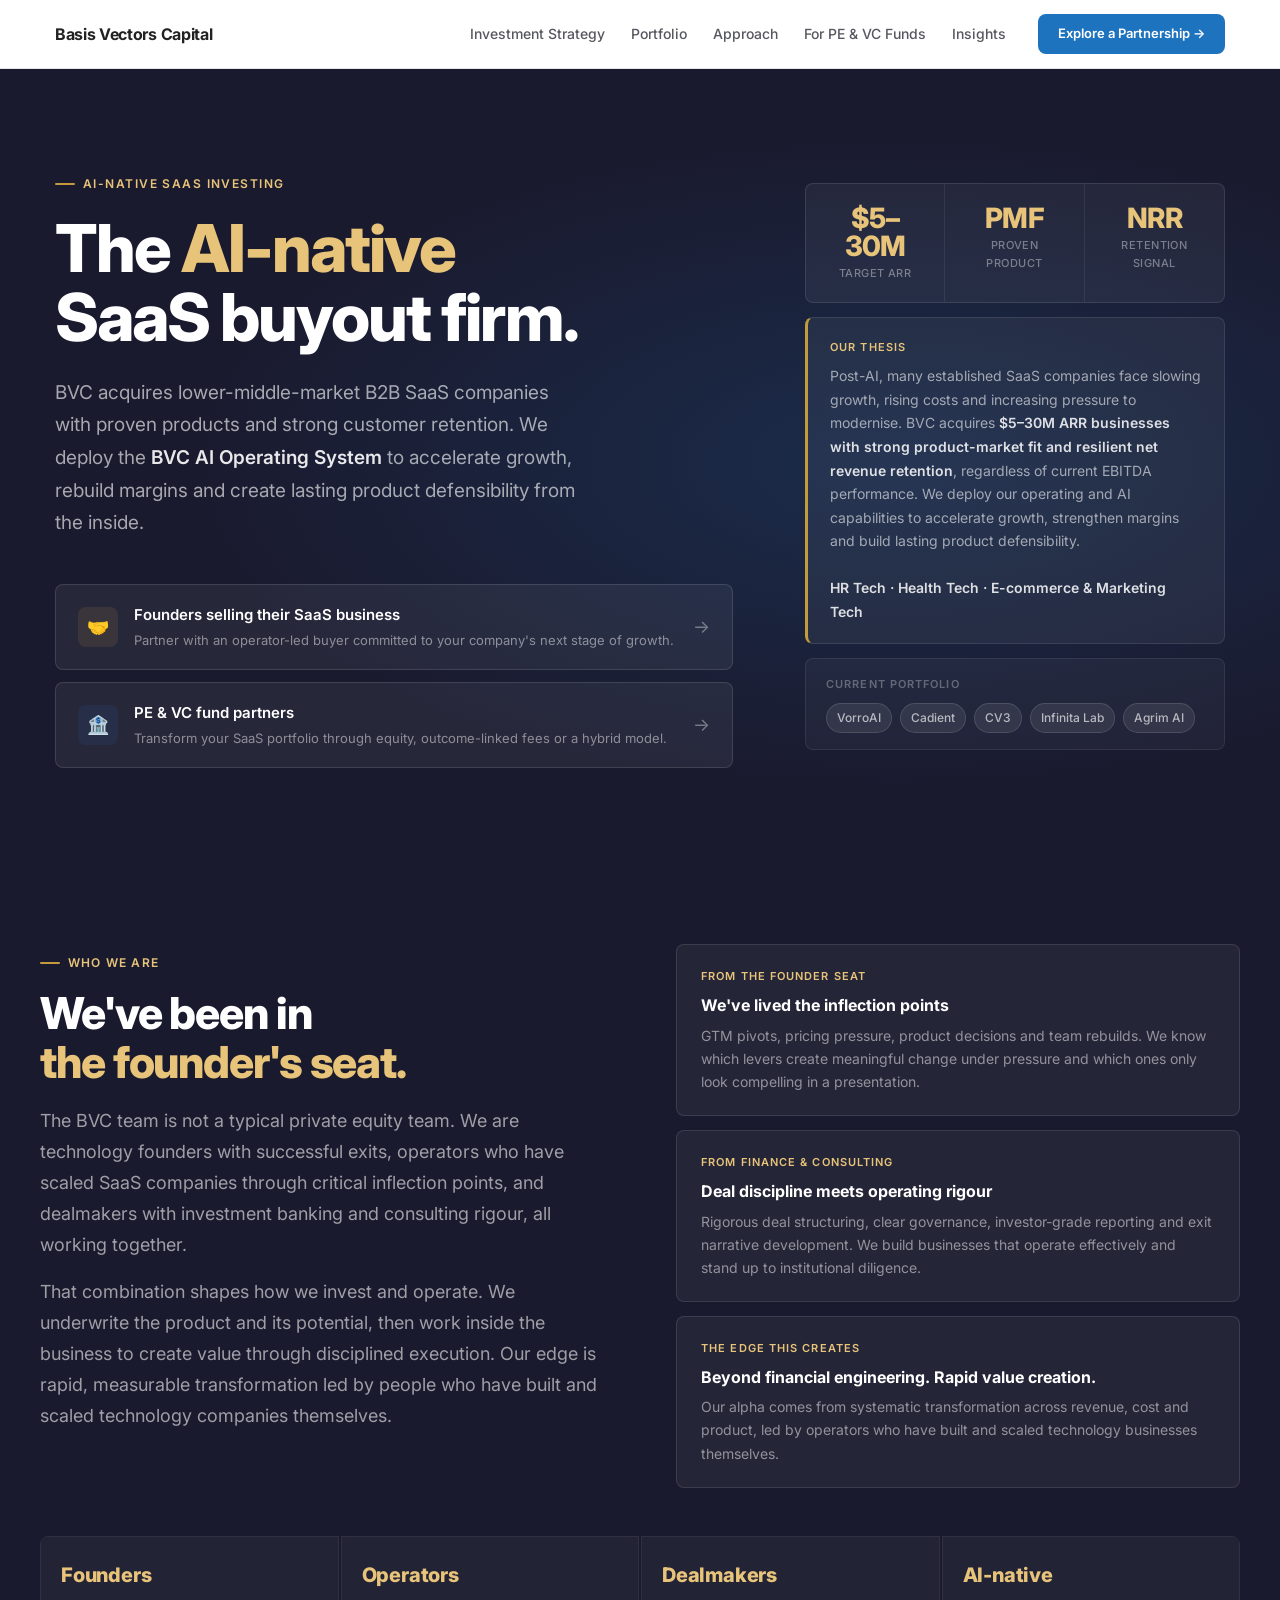
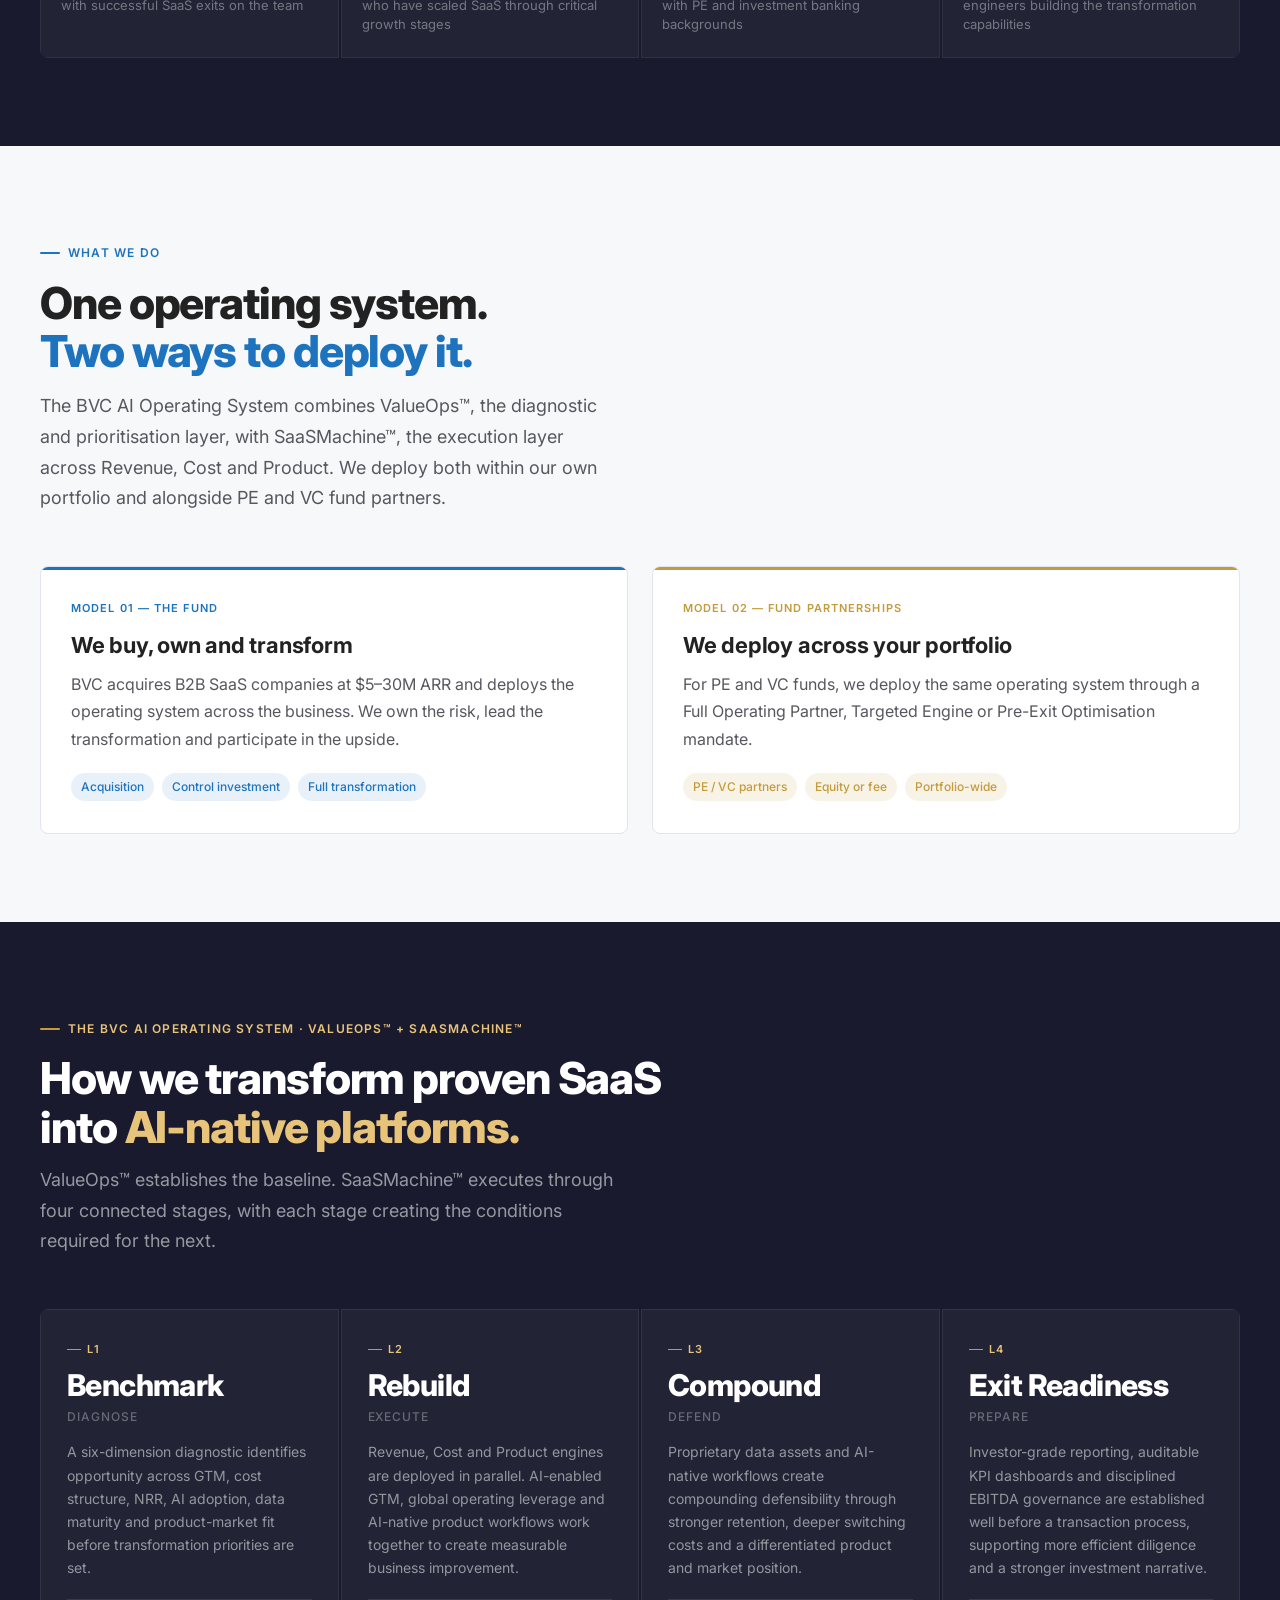
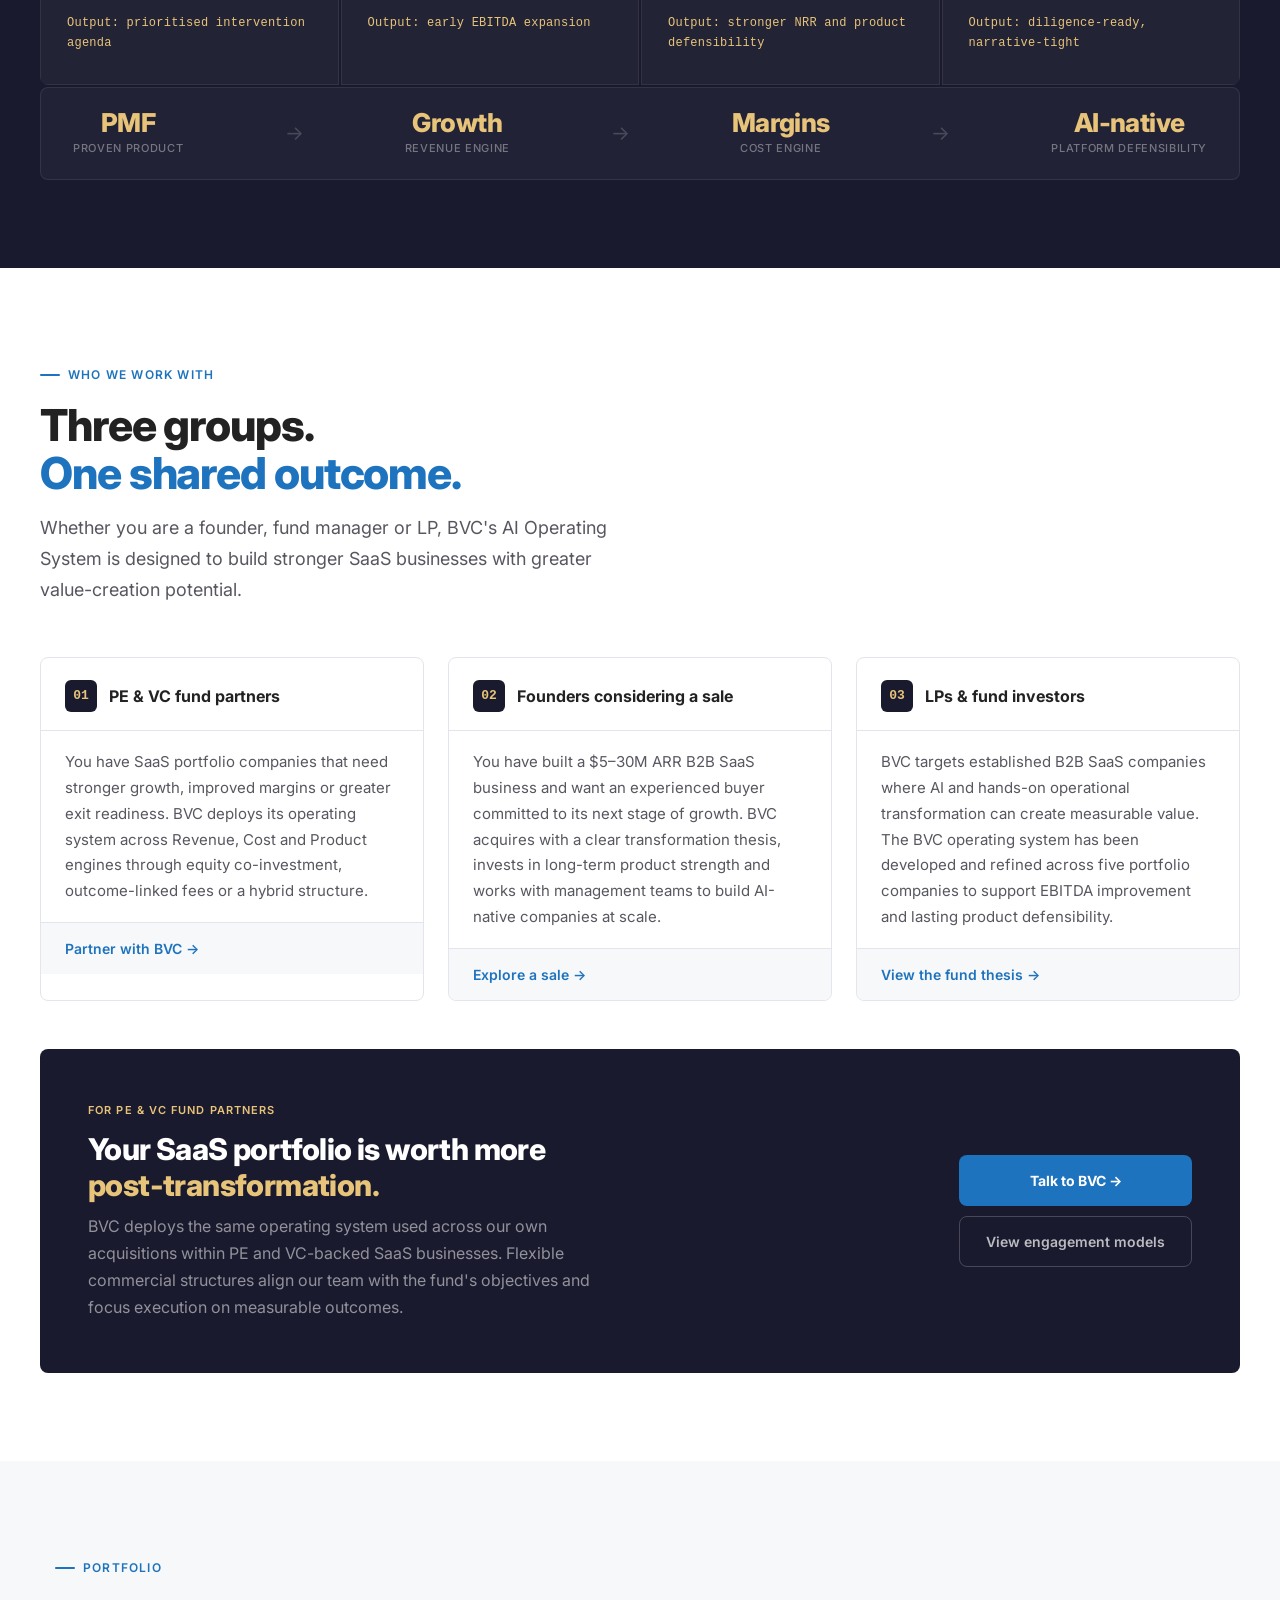
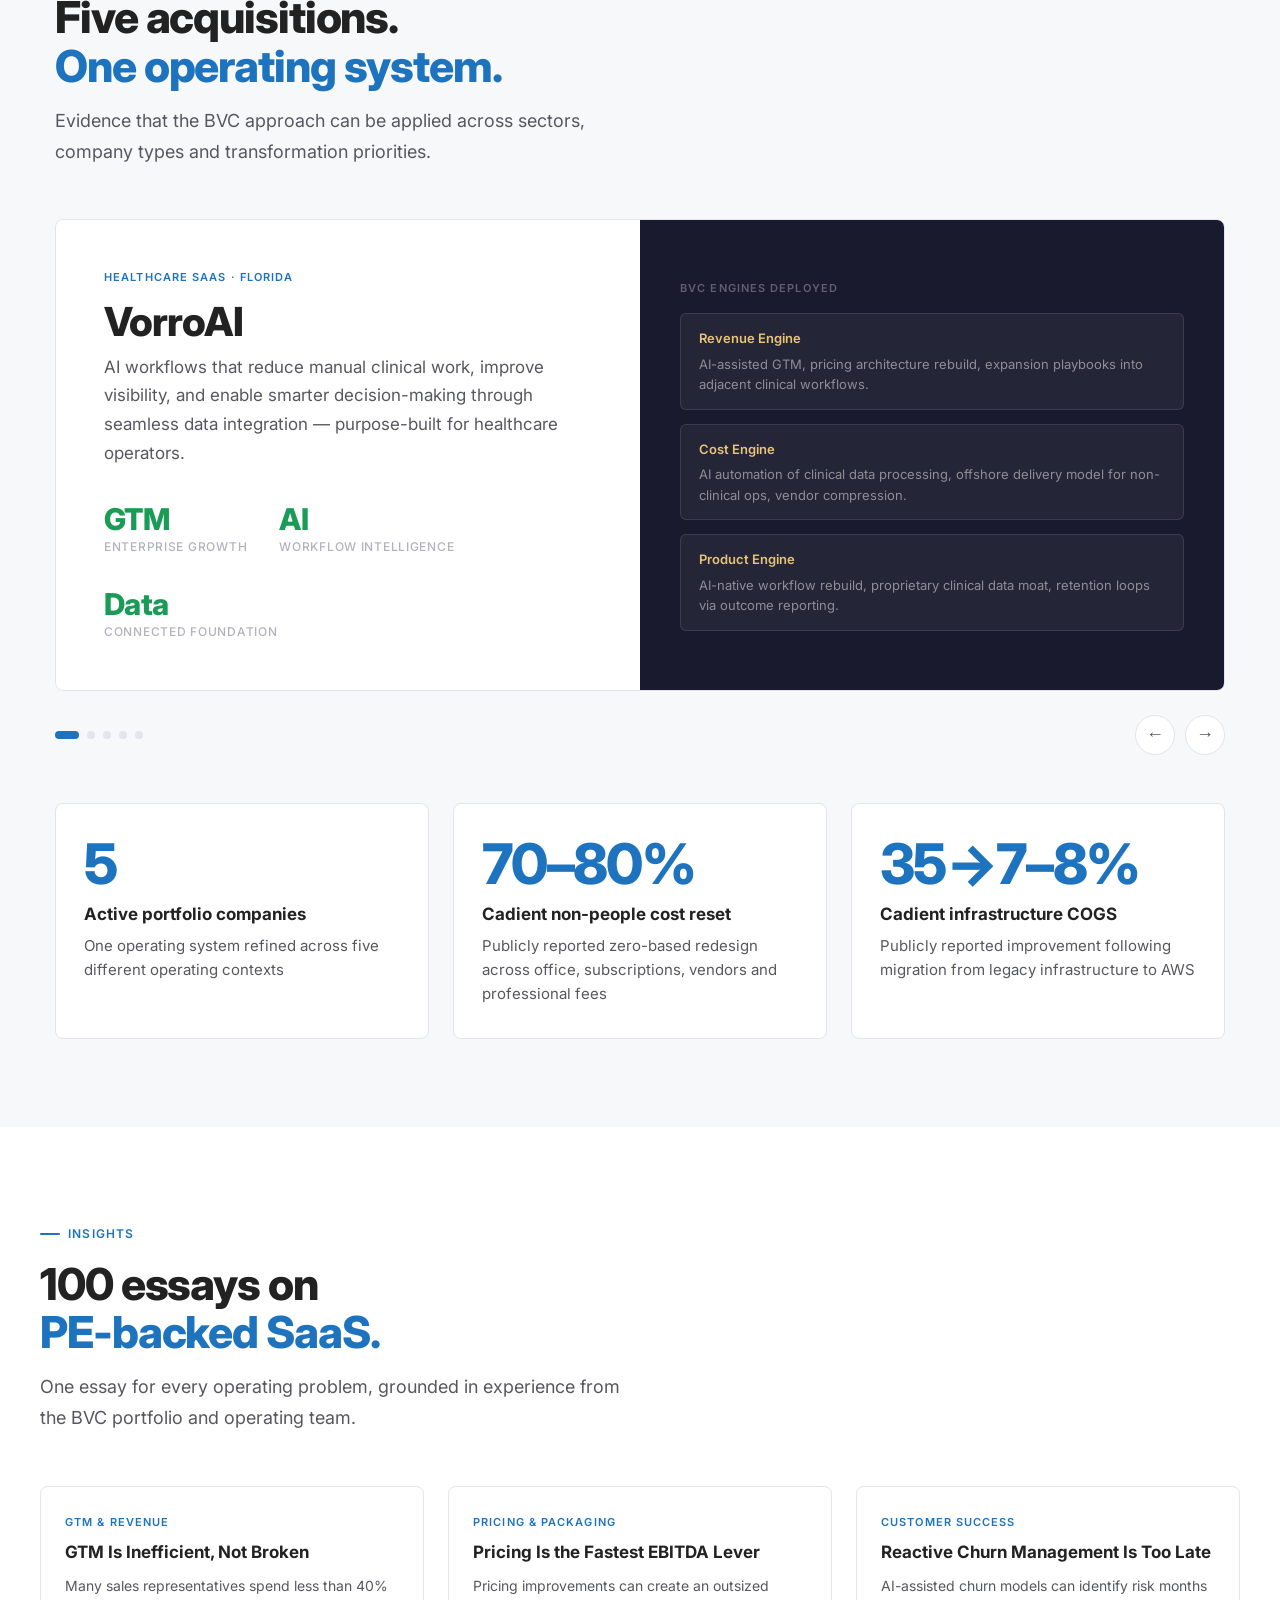
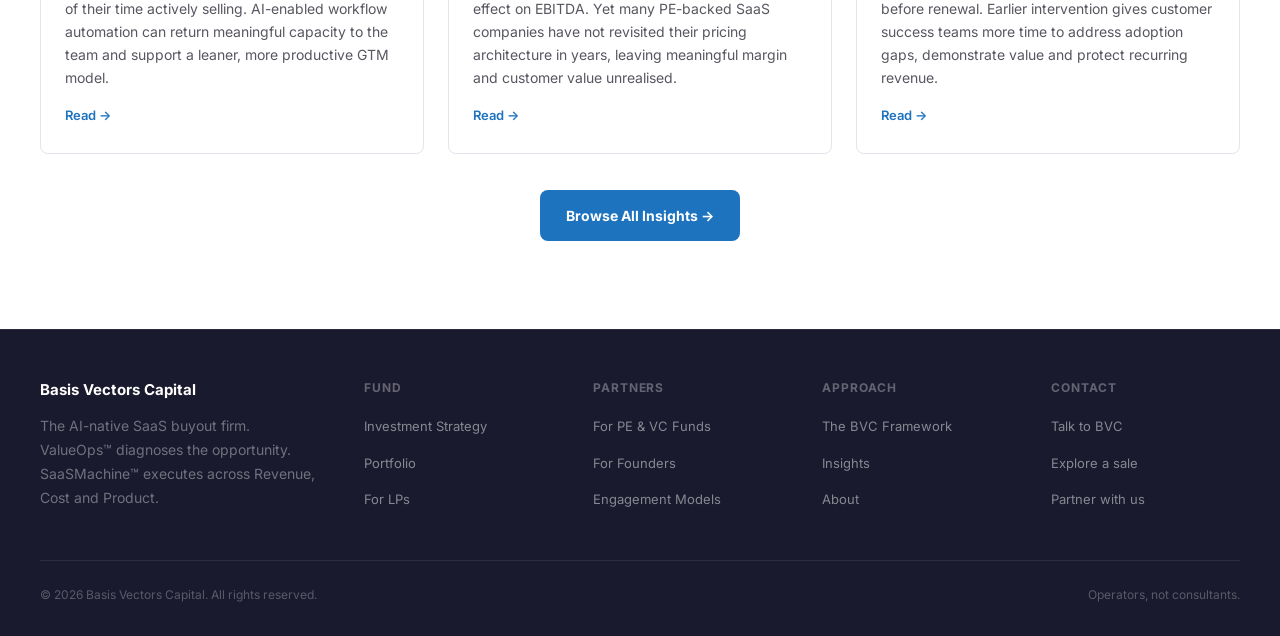
==== commit cb978c76: "Final editorial refinement for index.html" ====
--- a/index.html
+++ b/index.html
@@ -292,8 +292,16 @@
     <div>
       <div class="hero-eyebrow">AI-native SaaS investing</div>
       <h1 class="hero-h1">The <em>AI-native</em><br>SaaS buyout firm.</h1>
-      <p class="hero-sub">BVC acquires lower-middle-market B2B SaaS companies with proven products and strong customer retention. We deploy the <strong>BVC AI Operating System</strong>, combining ValueOps™ diagnosis with SaaSMachine™ execution, to accelerate growth, rebuild margins and create lasting product defensibility from the inside.</p>
+      <p class="hero-sub">BVC acquires lower-middle-market B2B SaaS companies with proven products and strong customer retention. We deploy the <strong>BVC AI Operating System</strong> to accelerate growth, rebuild margins and create lasting product defensibility from the inside.</p>
       <div class="hero-doors">
+        <a class="door" href="founders.html">
+          <div class="door-icon gold">🤝</div>
+          <div class="door-text">
+            <div class="door-label">Founders selling their SaaS business</div>
+            <div class="door-desc">Partner with an operator-led buyer committed to your company's next stage of growth.</div>
+          </div>
+          <div class="door-arrow">→</div>
+        </a>
         <a class="door" href="funds.html">
           <div class="door-icon blue">🏦</div>
           <div class="door-text">
@@ -302,14 +310,6 @@
           </div>
           <div class="door-arrow">→</div>
         </a>
-        <a class="door" href="founders.html">
-          <div class="door-icon gold">🤝</div>
-          <div class="door-text">
-            <div class="door-label">Founders selling their SaaS business</div>
-            <div class="door-desc">Partner with an operator-led buyer committed to your company's next stage of growth.</div>
-          </div>
-          <div class="door-arrow">→</div>
-        </a>
       </div>
     </div>
     <div class="hero-panel">
@@ -320,7 +320,7 @@
       </div>
       <div class="hero-thesis">
         <div class="hero-thesis-label">Our thesis</div>
-        <div class="hero-thesis-text">Post-AI, many established SaaS companies face slowing growth, rising costs and increasing pressure to modernise. BVC acquires <strong>$5–30M ARR businesses with strong product-market fit and resilient net revenue retention</strong>, regardless of current EBITDA performance. We deploy ValueOps™ and SaaSMachine™ to accelerate growth, strengthen margins and build lasting product defensibility.<br><br><strong>HR Tech · Health Tech · E-commerce &amp; Marketing Tech</strong></div>
+        <div class="hero-thesis-text">Post-AI, many established SaaS companies face slowing growth, rising costs and increasing pressure to modernise. BVC acquires <strong>$5–30M ARR businesses with strong product-market fit and resilient net revenue retention</strong>, regardless of current EBITDA performance. We deploy our operating and AI capabilities to accelerate growth, strengthen margins and build lasting product defensibility.<br><br><strong>HR Tech · Health Tech · E-commerce &amp; Marketing Tech</strong></div>
       </div>
       <div class="hero-port-strip">
         <div class="hero-port-label">Current portfolio</div>
@@ -383,13 +383,13 @@
       <div class="model-card">
         <div class="model-num">Model 01 — The Fund</div>
         <div class="model-title">We buy, own and transform</div>
-        <div class="model-body">BVC acquires B2B SaaS companies at $5–30M ARR and deploys ValueOps™ and SaaSMachine™ across the business. We own the risk, lead the transformation and participate in the upside.</div>
+        <div class="model-body">BVC acquires B2B SaaS companies at $5–30M ARR and deploys the operating system across the business. We own the risk, lead the transformation and participate in the upside.</div>
         <div class="model-tags"><span class="tag">Acquisition</span><span class="tag">Control investment</span><span class="tag">Full transformation</span></div>
       </div>
       <div class="model-card gold-top">
         <div class="model-num gold-num">Model 02 — Fund Partnerships</div>
         <div class="model-title">We deploy across your portfolio</div>
-        <div class="model-body">For PE and VC funds, we deploy ValueOps™ and SaaSMachine™ through a Full Operating Partner, Targeted Engine or Pre-Exit Optimisation mandate, with equity, outcome-linked or hybrid economics.</div>
+        <div class="model-body">For PE and VC funds, we deploy the same operating system through a Full Operating Partner, Targeted Engine or Pre-Exit Optimisation mandate.</div>
         <div class="model-tags"><span class="tag gold">PE / VC partners</span><span class="tag gold">Equity or fee</span><span class="tag gold">Portfolio-wide</span></div>
       </div>
     </div>
@@ -463,7 +463,7 @@
       </div>
       <div class="aud-card">
         <div class="aud-header"><div class="aud-badge">03</div><div class="aud-title">LPs &amp; fund investors</div></div>
-        <div class="aud-body">BVC targets established B2B SaaS companies where AI and hands-on operational transformation can create measurable value. ValueOps™ and SaaSMachine™ have been developed and refined across five portfolio companies to support EBITDA improvement and lasting product defensibility.</div>
+        <div class="aud-body">BVC targets established B2B SaaS companies where AI and hands-on operational transformation can create measurable value. The BVC operating system has been developed and refined across five portfolio companies to support EBITDA improvement and lasting product defensibility.</div>
         <a class="aud-cta" href="lps.html">View the fund thesis →</a>
       </div>
     </div>
@@ -471,7 +471,7 @@
       <div>
         <div class="pcta-eyebrow">For PE &amp; VC fund partners</div>
         <h3 class="pcta-h">Your SaaS portfolio is worth more<br><em>post-transformation.</em></h3>
-        <p class="pcta-sub">BVC deploys the same ValueOps™ and SaaSMachine™ systems used across our own acquisitions within PE and VC-backed SaaS businesses. Flexible commercial structures align our team with the fund's objectives and focus execution on measurable outcomes.</p>
+        <p class="pcta-sub">BVC deploys the same operating system used across our own acquisitions within PE and VC-backed SaaS businesses. Flexible commercial structures align our team with the fund's objectives and focus execution on measurable outcomes.</p>
       </div>
       <div class="pcta-btns">
         <a class="btn-primary" href="contact.html">Talk to BVC →</a>
@@ -607,7 +607,7 @@
       </div>
     </div>
     <div class="outcomes-grid" style="margin-top:48px">
-      <div class="outcome-card"><div class="outcome-val">5</div><div class="outcome-label">Active portfolio companies</div><div class="outcome-sub">ValueOps™ and SaaSMachine™ refined across five different operating contexts</div></div>
+      <div class="outcome-card"><div class="outcome-val">5</div><div class="outcome-label">Active portfolio companies</div><div class="outcome-sub">One operating system refined across five different operating contexts</div></div>
       <div class="outcome-card"><div class="outcome-val">70–80%</div><div class="outcome-label">Cadient non-people cost reset</div><div class="outcome-sub">Publicly reported zero-based redesign across office, subscriptions, vendors and professional fees</div></div>
       <div class="outcome-card"><div class="outcome-val">35→7–8%</div><div class="outcome-label">Cadient infrastructure COGS</div><div class="outcome-sub">Publicly reported improvement following migration from legacy infrastructure to AWS</div></div>
     </div>
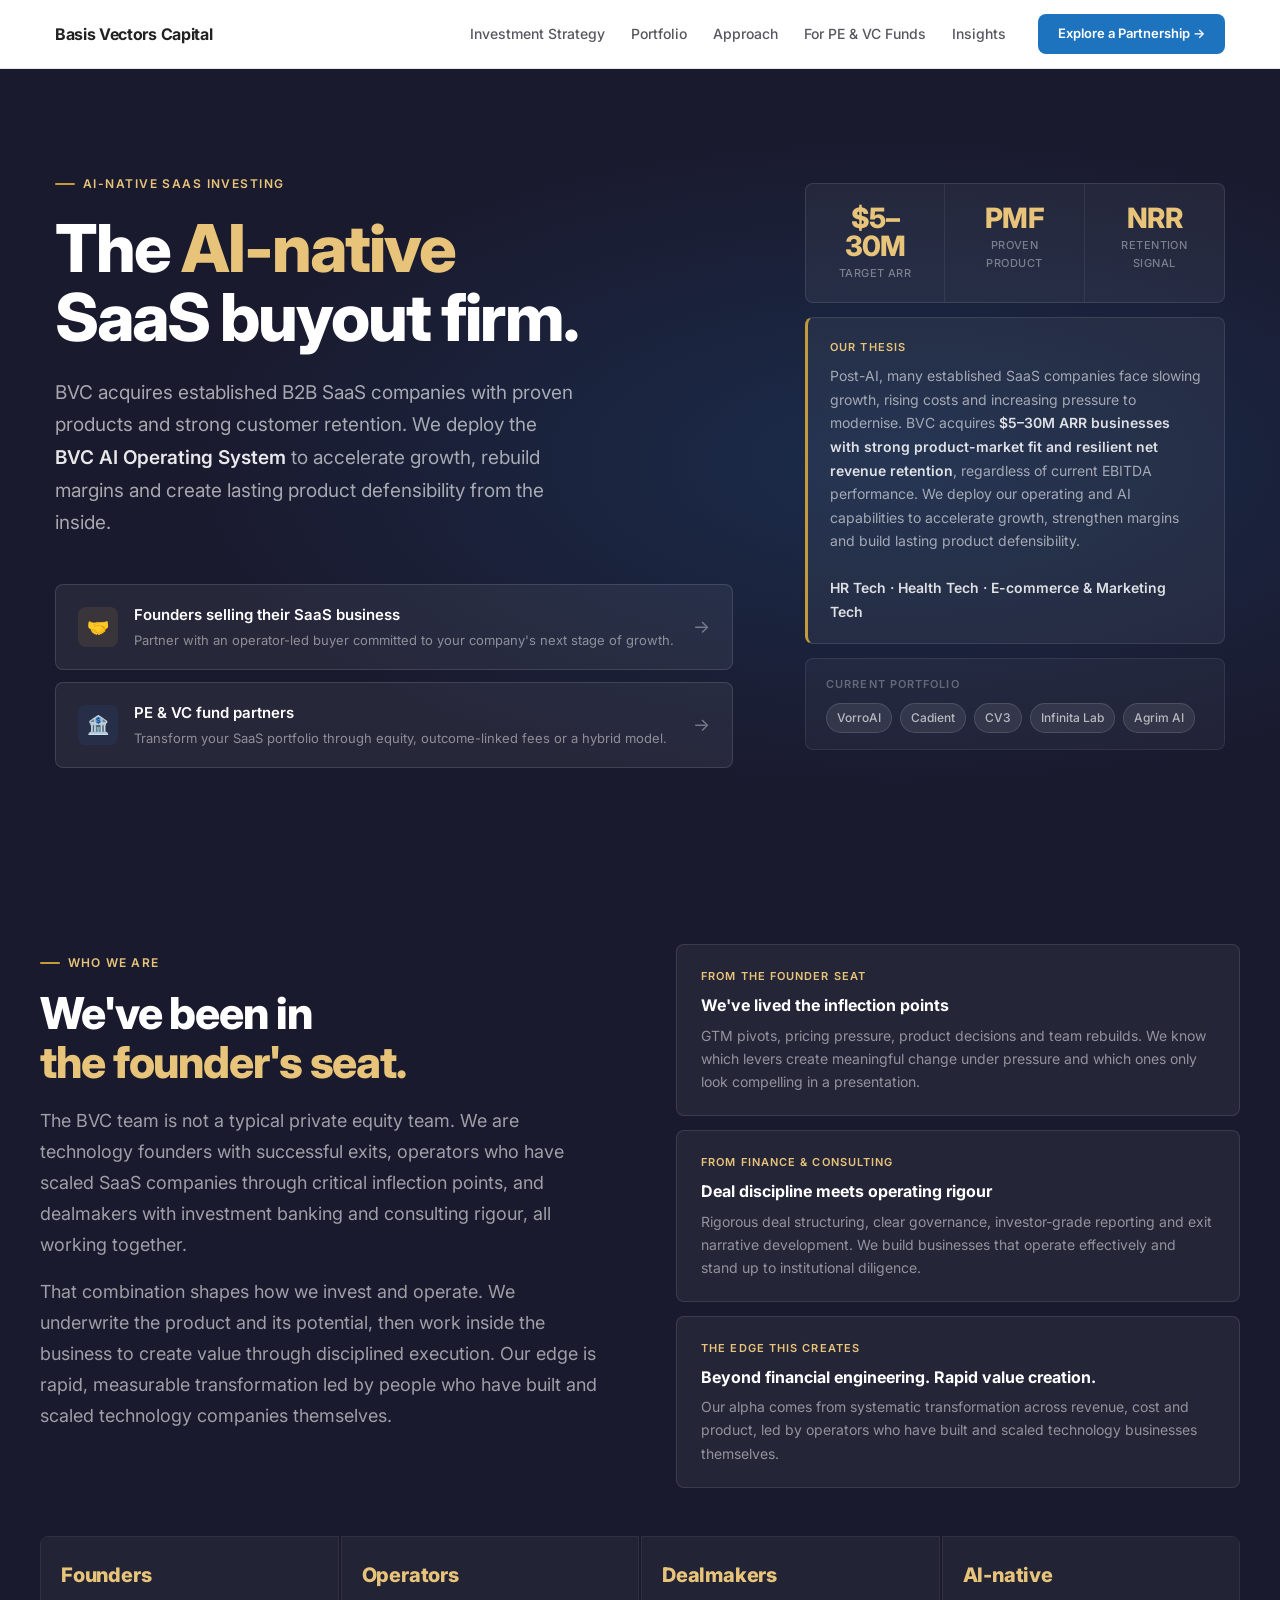
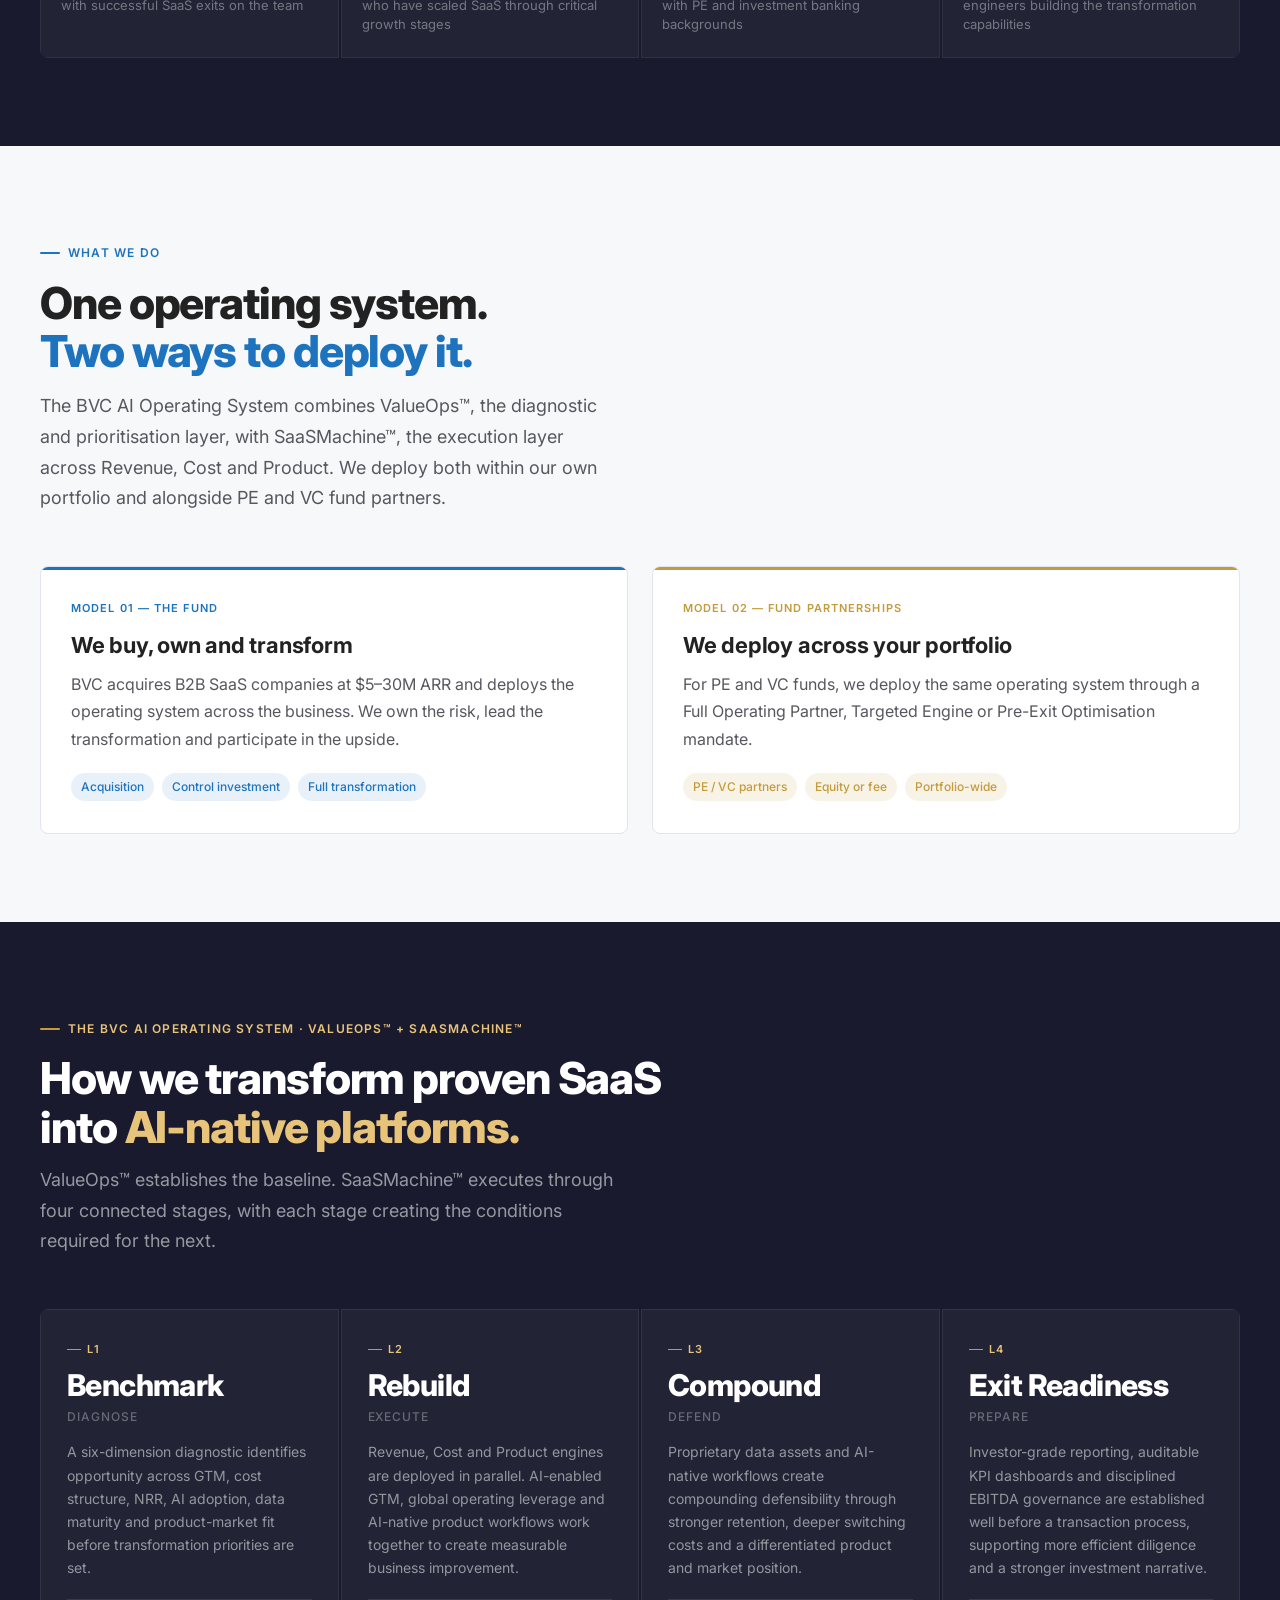
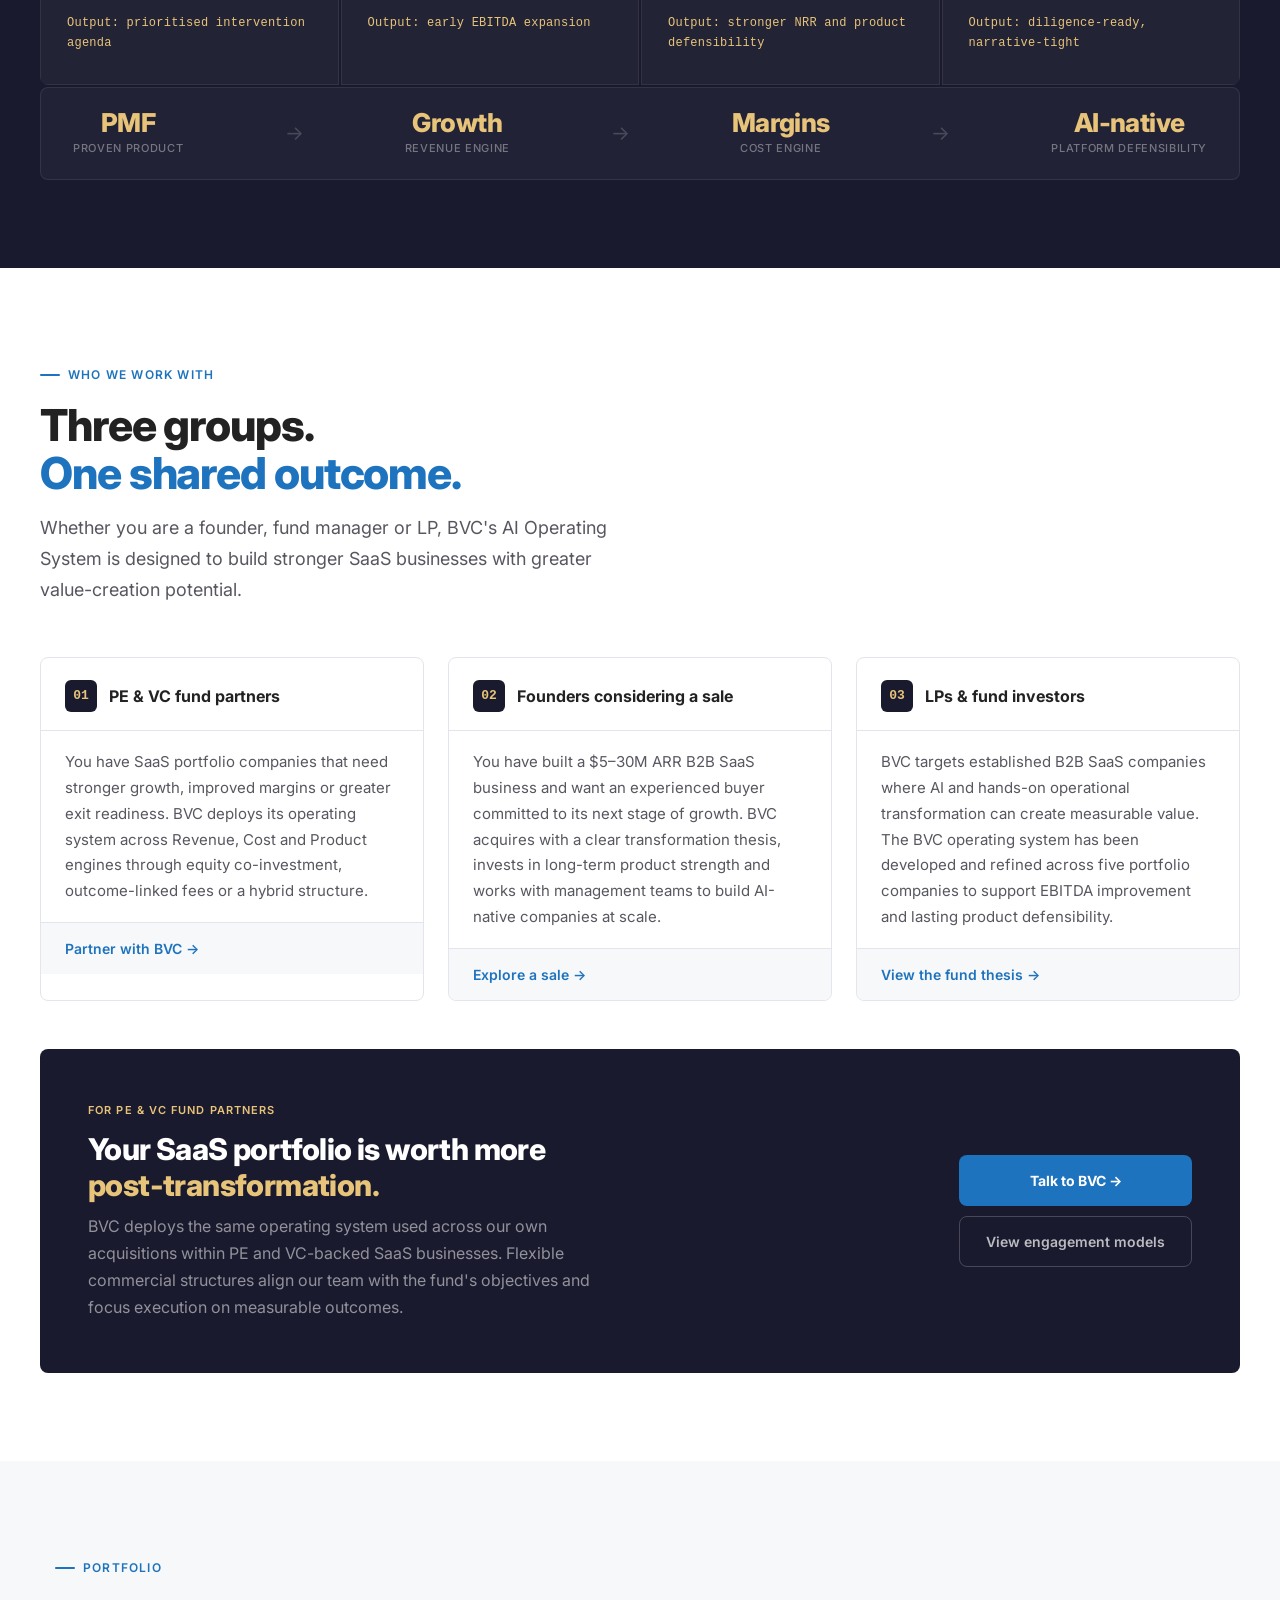
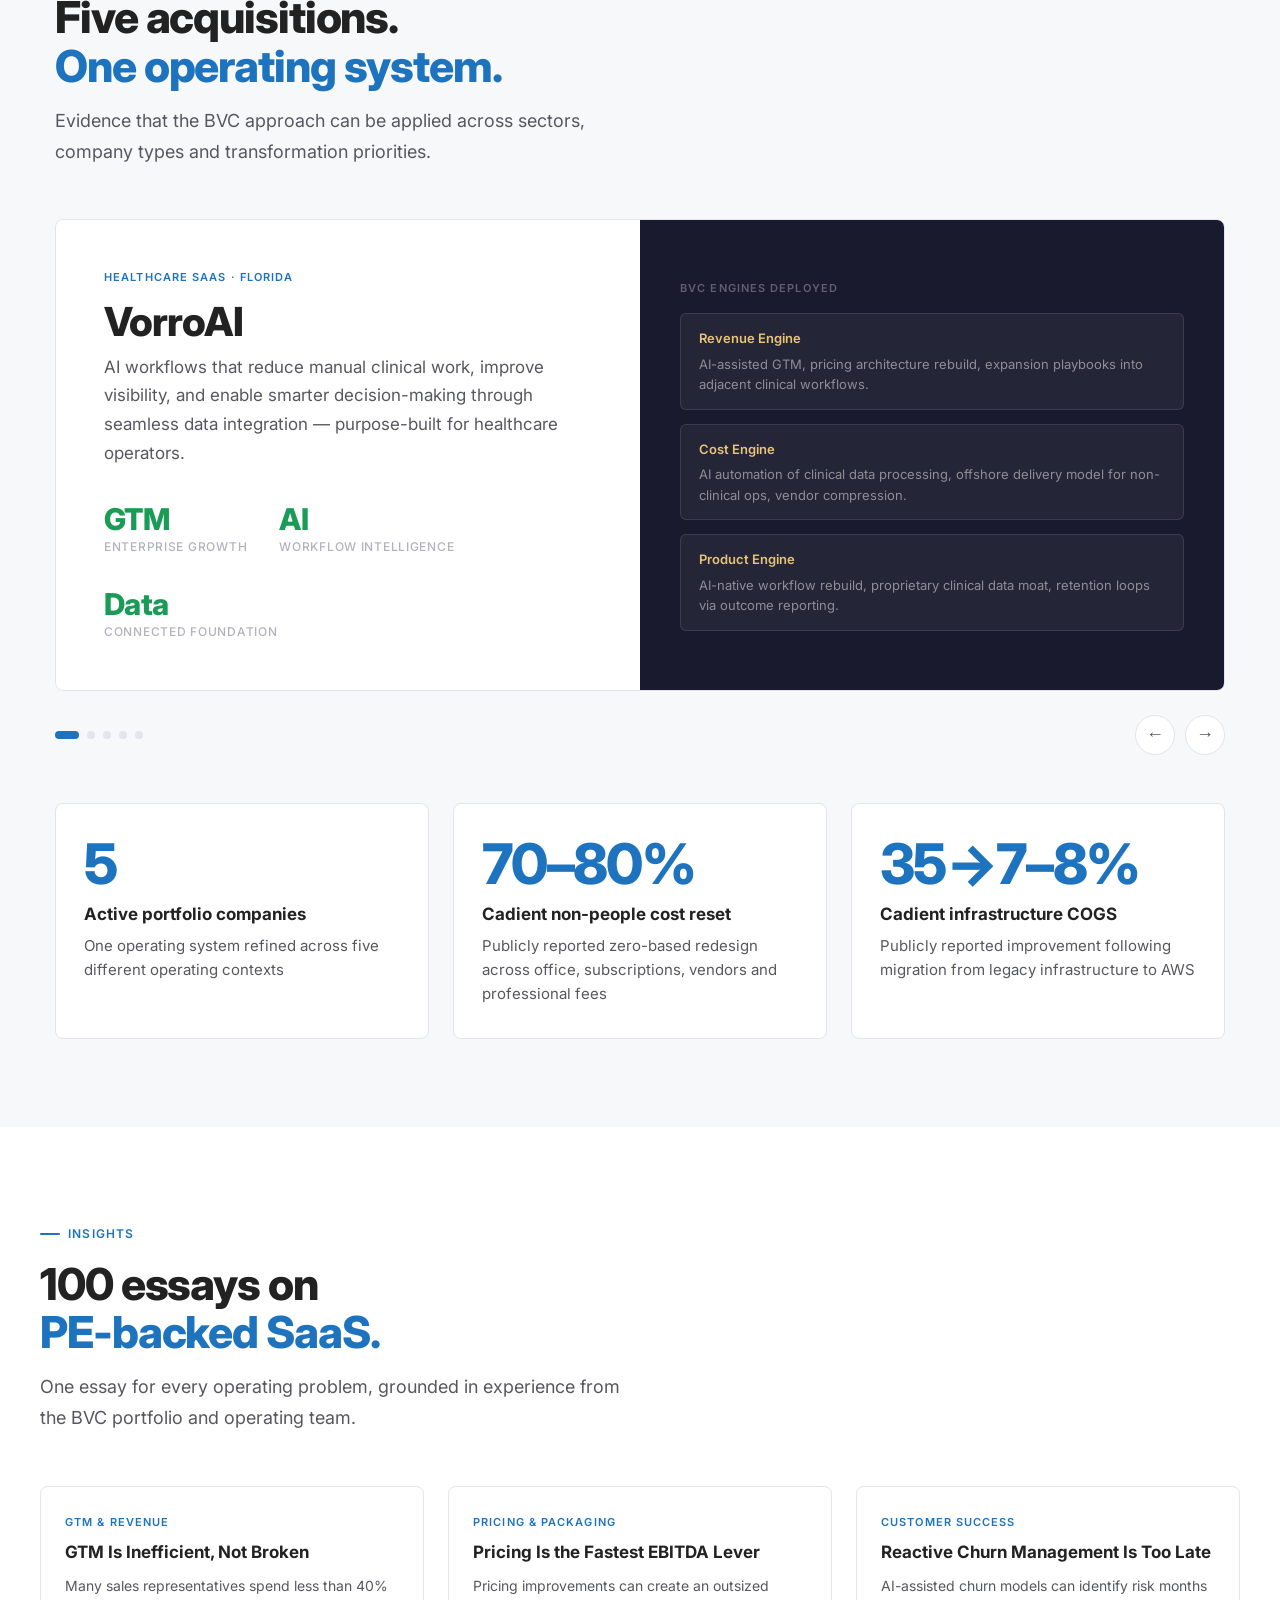
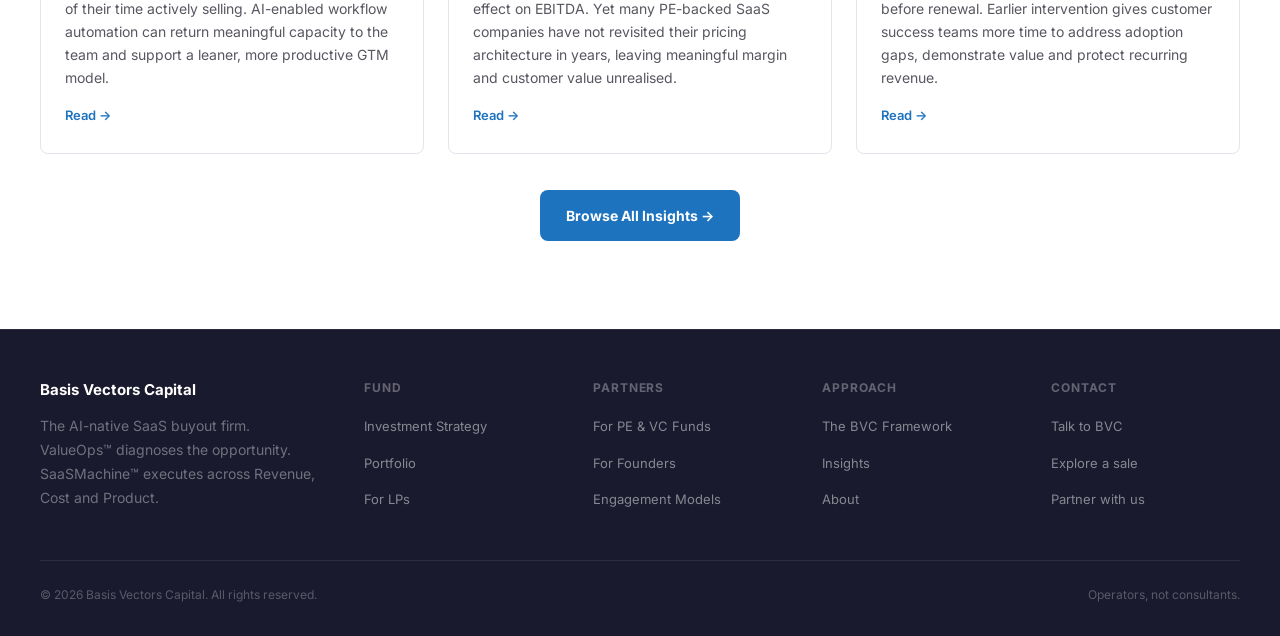
==== commit 4d48ab0f: "Replace lower-middle-market positioning language" ====
--- a/index.html
+++ b/index.html
@@ -1,6 +1,6 @@
 <!DOCTYPE html>
 <html lang="en">
-<head>
+<head><meta http-equiv="Cache-Control" content="no-cache, no-store, must-revalidate"><meta http-equiv="Pragma" content="no-cache"><meta http-equiv="Expires" content="0">
 <meta charset="UTF-8">
 <meta name="viewport" content="width=device-width, initial-scale=1.0">
 <title>Basis Vectors Capital | AI-Native SaaS Buyout Firm</title>
@@ -277,7 +277,7 @@
     </a>
     <div class="nav-links">
       <a href="strategy.html">Investment Strategy</a>
-      <a href="portfolio.html">Portfolio</a>
+      <a href="portfolio.html?rev=3ead876">Portfolio</a>
       <a href="approach.html">Approach</a>
       <a href="funds.html">For PE &amp; VC Funds</a>
       <a href="insights.html">Insights</a>
@@ -292,7 +292,7 @@
     <div>
       <div class="hero-eyebrow">AI-native SaaS investing</div>
       <h1 class="hero-h1">The <em>AI-native</em><br>SaaS buyout firm.</h1>
-      <p class="hero-sub">BVC acquires lower-middle-market B2B SaaS companies with proven products and strong customer retention. We deploy the <strong>BVC AI Operating System</strong> to accelerate growth, rebuild margins and create lasting product defensibility from the inside.</p>
+      <p class="hero-sub">BVC acquires established B2B SaaS companies with proven products and strong customer retention. We deploy the <strong>BVC AI Operating System</strong> to accelerate growth, rebuild margins and create lasting product defensibility from the inside.</p>
       <div class="hero-doors">
         <a class="door" href="founders.html">
           <div class="door-icon gold">🤝</div>
@@ -655,7 +655,7 @@
       </div>
       <div>
         <div class="footer-col-title">Fund</div>
-        <ul class="footer-links"><li><a href="strategy.html">Investment Strategy</a></li><li><a href="portfolio.html">Portfolio</a></li><li><a href="lps.html">For LPs</a></li></ul>
+        <ul class="footer-links"><li><a href="strategy.html">Investment Strategy</a></li><li><a href="portfolio.html?rev=3ead876">Portfolio</a></li><li><a href="lps.html">For LPs</a></li></ul>
       </div>
       <div>
         <div class="footer-col-title">Partners</div>
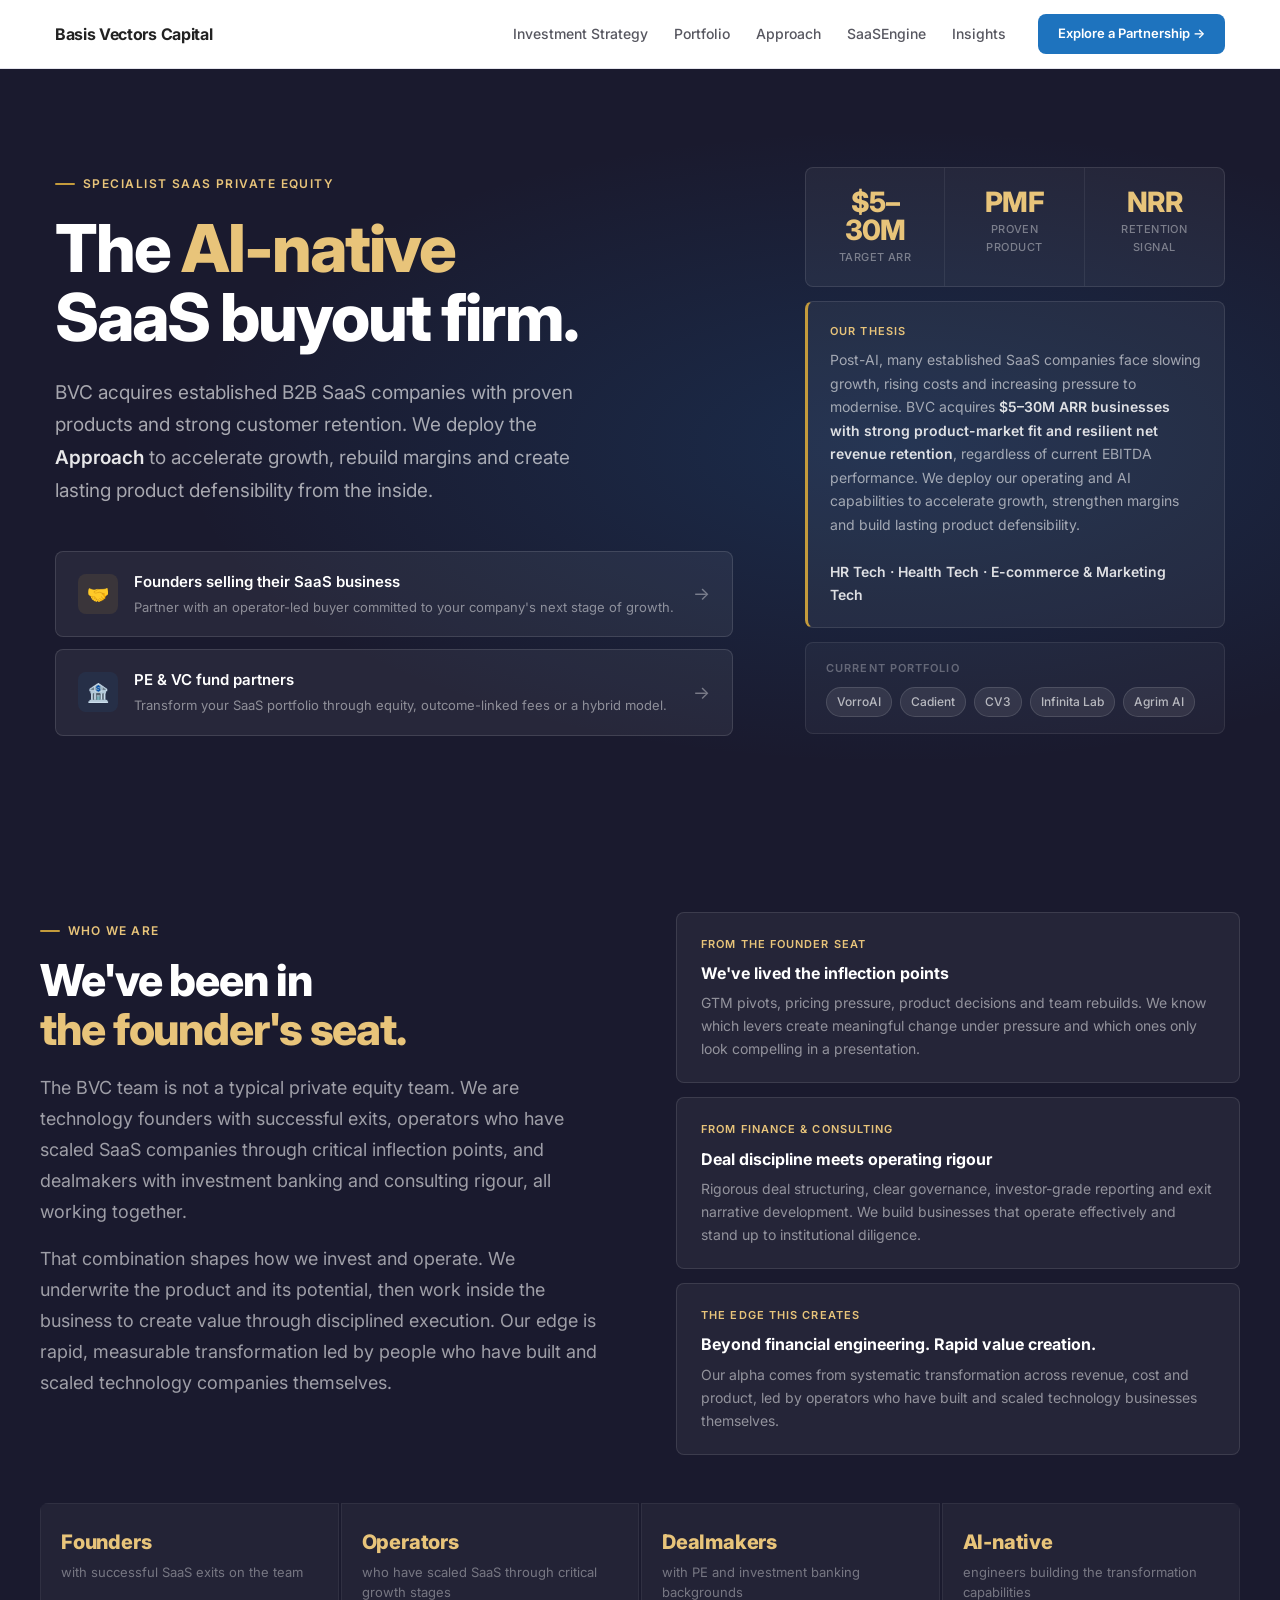
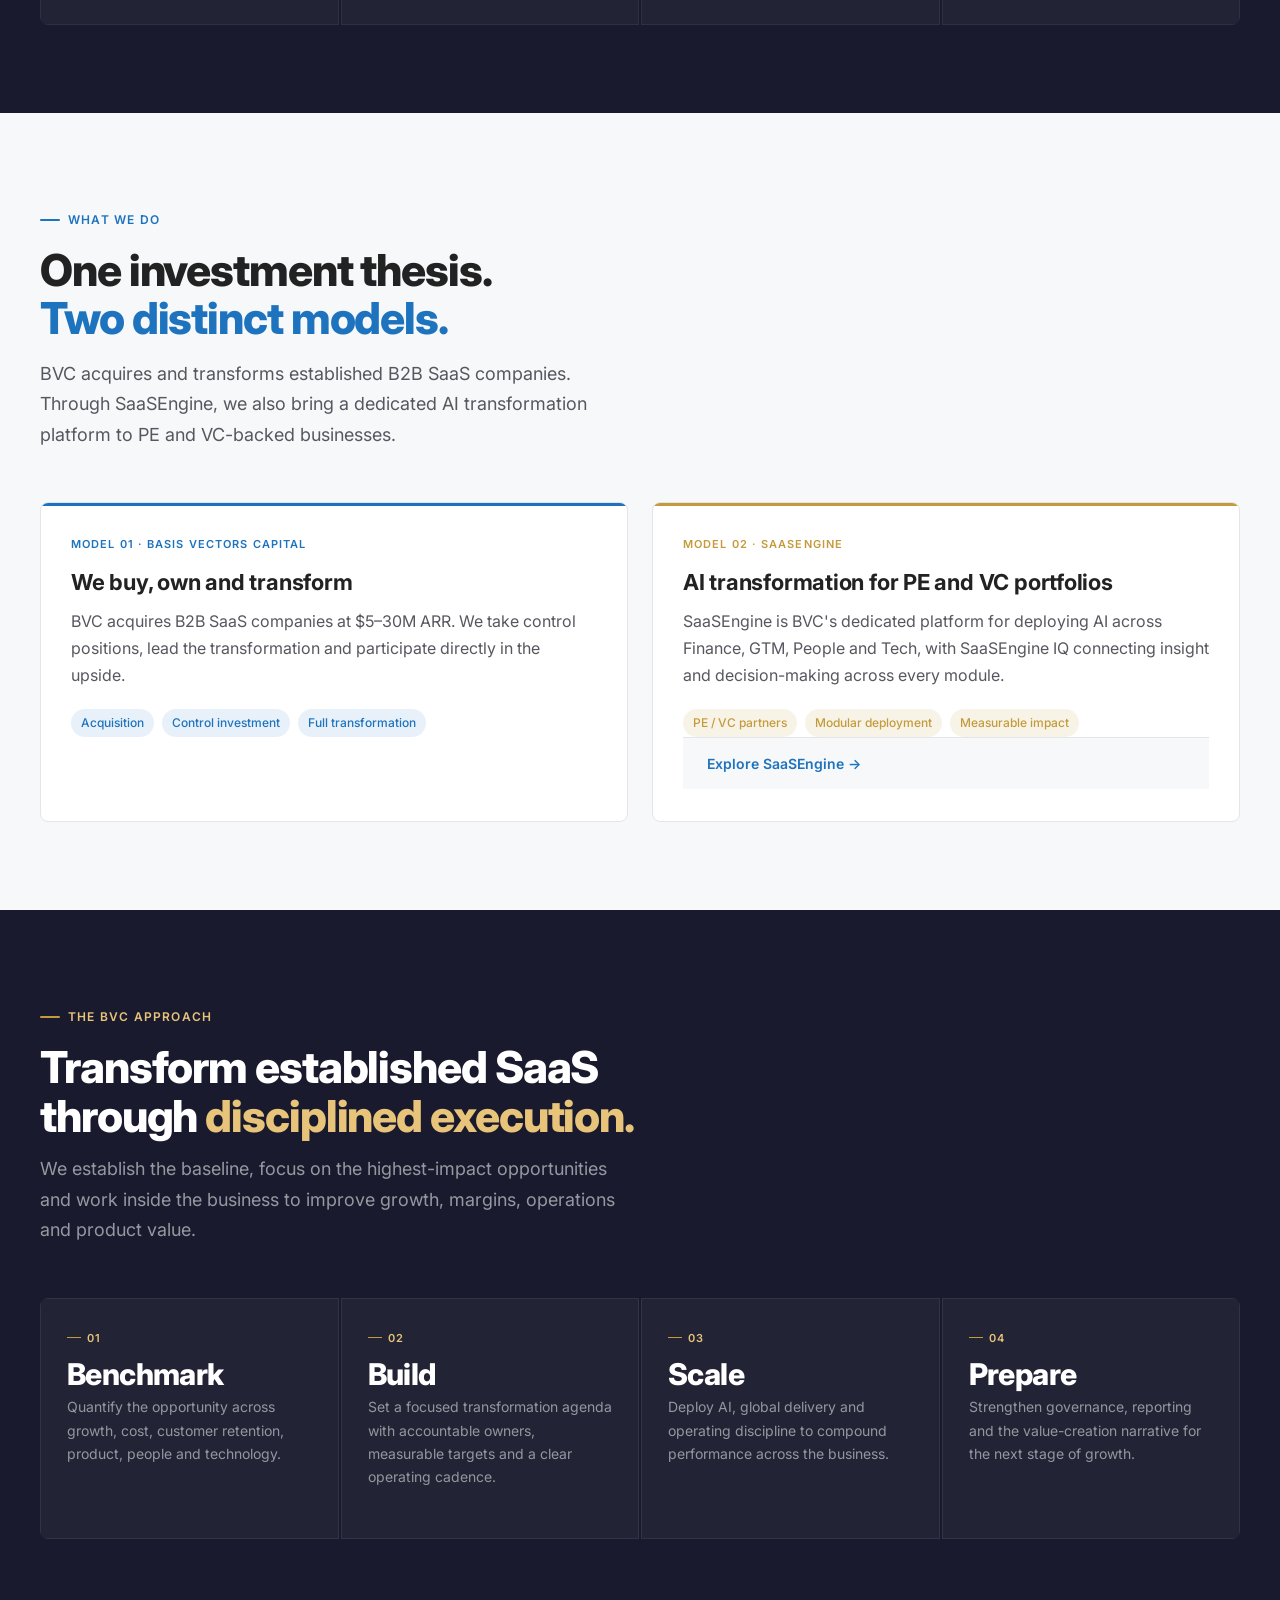
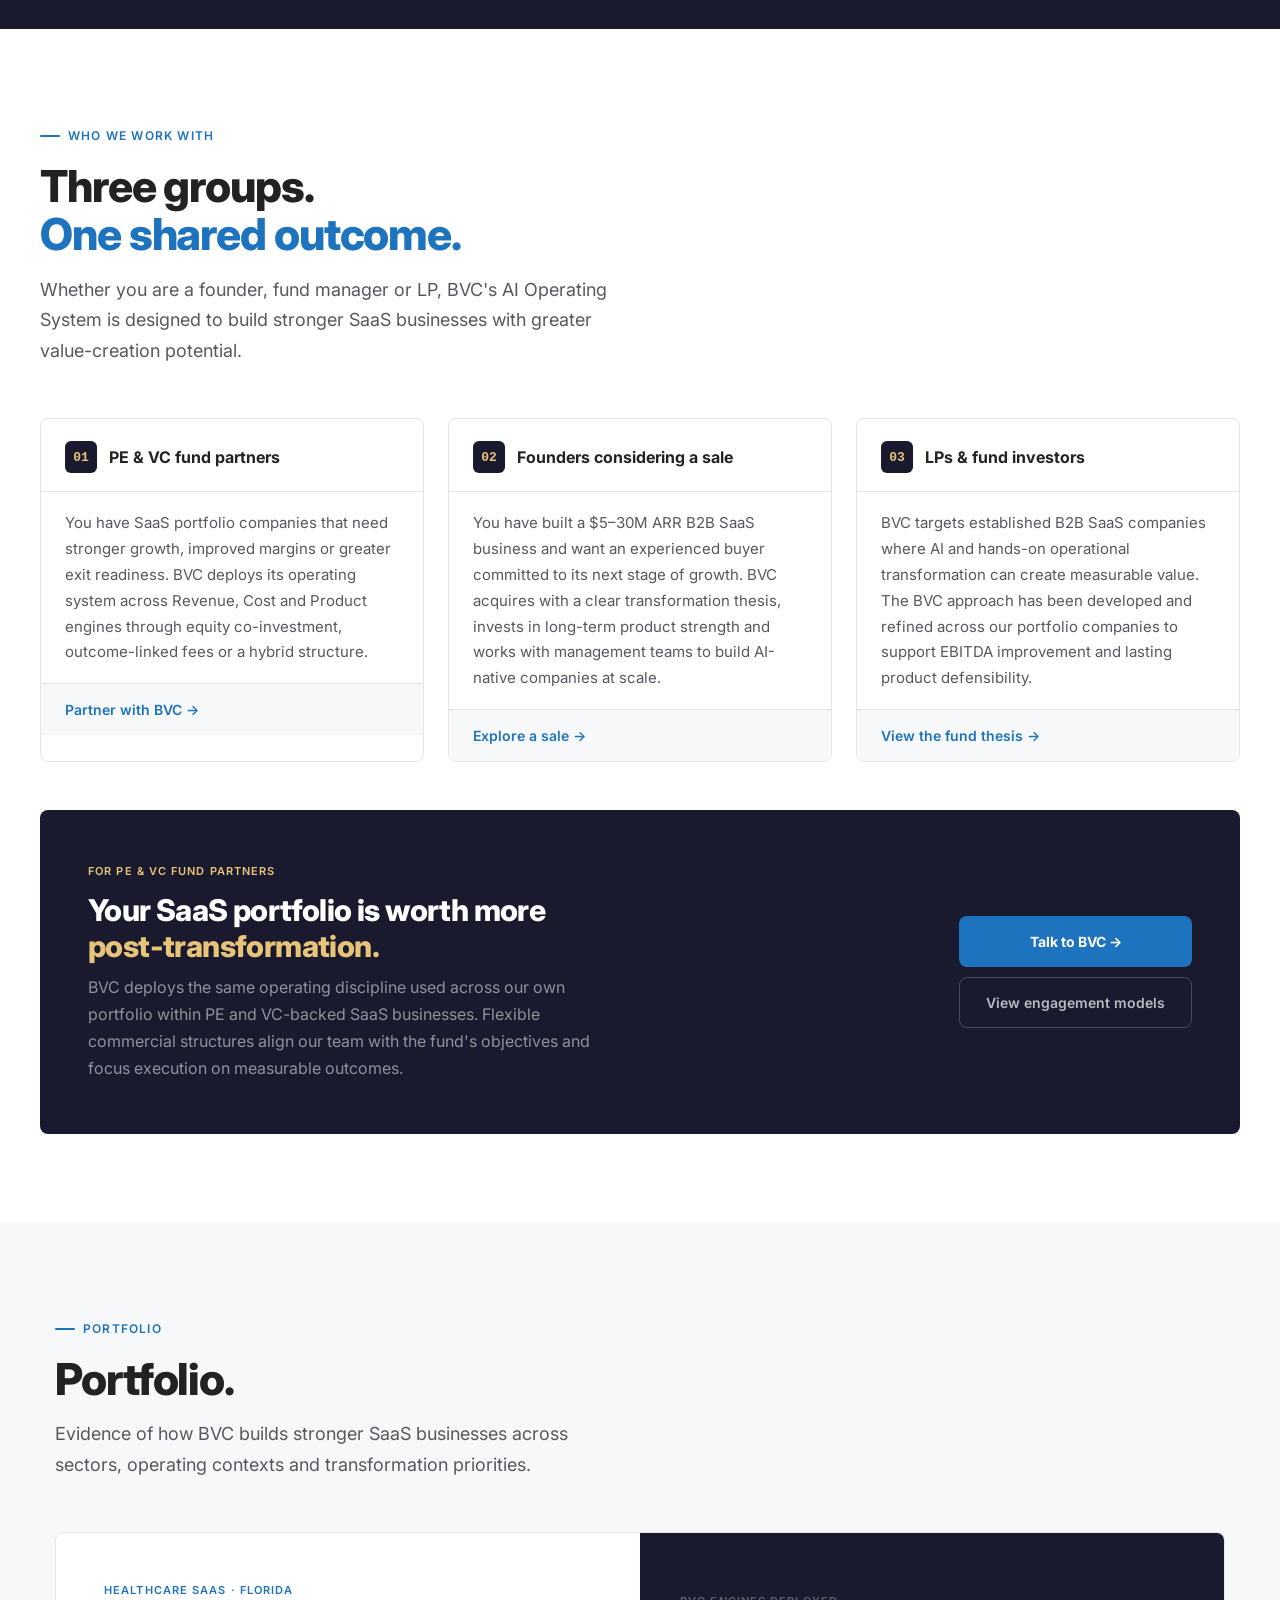
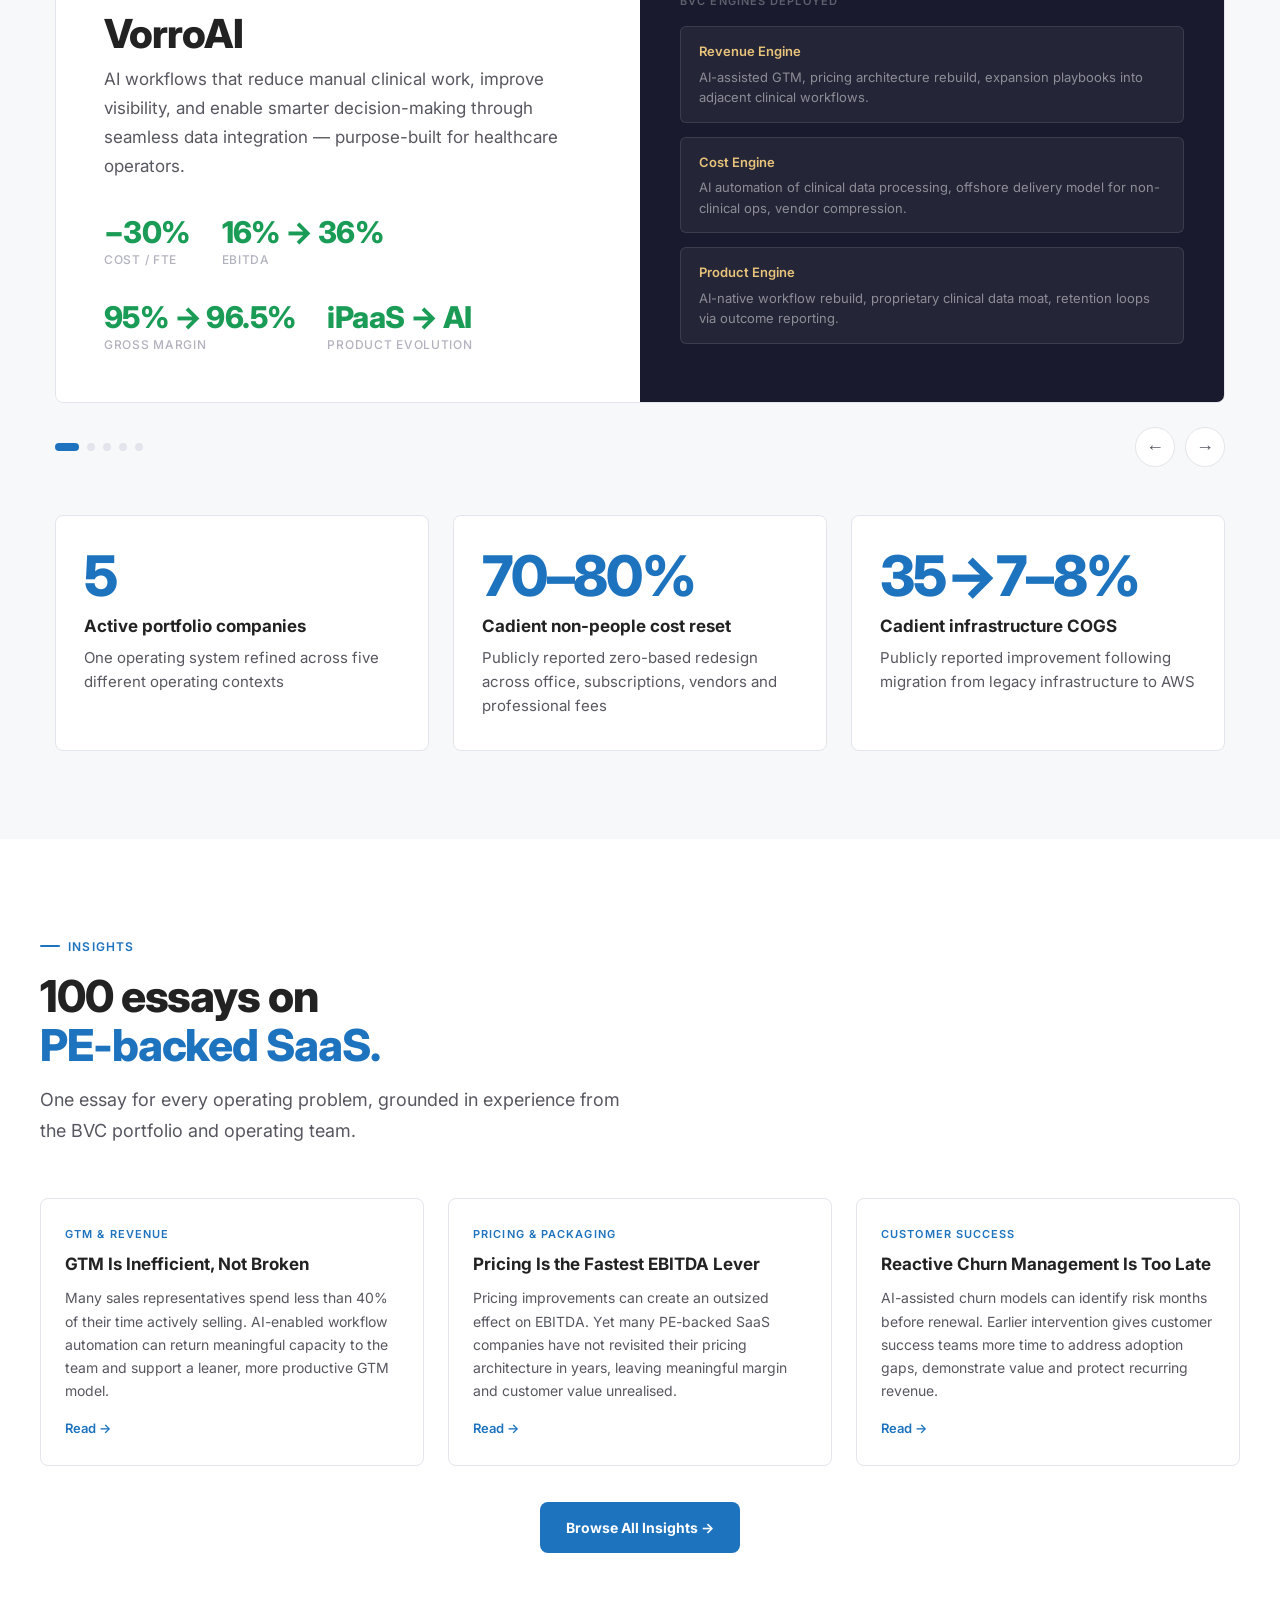
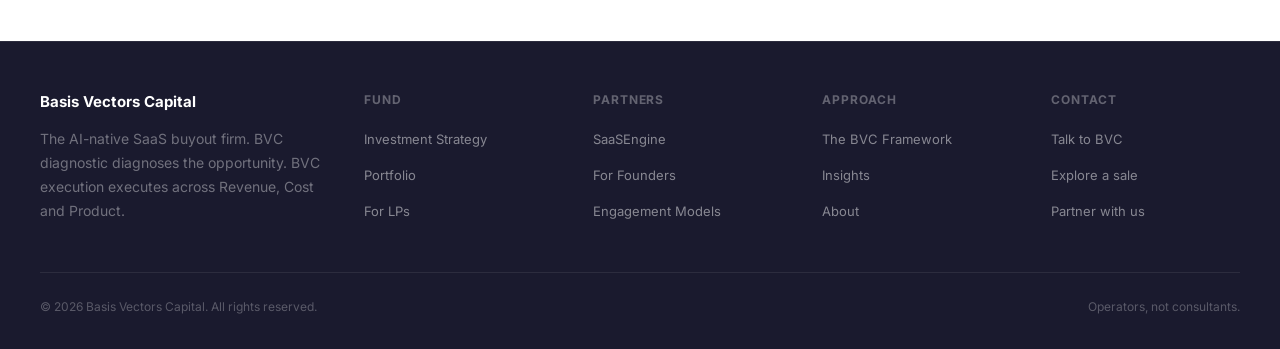
==== commit 12929bf1: "Apply Deepak feedback to BVC homepage" ====
--- a/index.html
+++ b/index.html
@@ -3,7 +3,7 @@
 <head><meta http-equiv="Cache-Control" content="no-cache, no-store, must-revalidate"><meta http-equiv="Pragma" content="no-cache"><meta http-equiv="Expires" content="0">
 <meta charset="UTF-8">
 <meta name="viewport" content="width=device-width, initial-scale=1.0">
-<title>Basis Vectors Capital | AI-Native SaaS Buyout Firm</title>
+<title>Basis Vectors Capital | Specialist SaaS Private Equity</title>
 <link rel="preconnect" href="https://fonts.googleapis.com">
 <link href="https://fonts.googleapis.com/css2?family=Inter:wght@300;400;500;600;700;800&display=swap" rel="stylesheet">
 <style>
@@ -279,7 +279,7 @@
       <a href="strategy.html">Investment Strategy</a>
       <a href="portfolio.html?rev=3ead876">Portfolio</a>
       <a href="approach.html">Approach</a>
-      <a href="funds.html">For PE &amp; VC Funds</a>
+      <a href="funds.html">SaaSEngine</a>
       <a href="insights.html">Insights</a>
           </div>
     <a class="nav-cta" href="contact.html">Explore a Partnership →</a>
@@ -290,9 +290,9 @@
 <section class="hero">
   <div class="hero-inner">
     <div>
-      <div class="hero-eyebrow">AI-native SaaS investing</div>
+      <div class="hero-eyebrow">Specialist SaaS private equity</div>
       <h1 class="hero-h1">The <em>AI-native</em><br>SaaS buyout firm.</h1>
-      <p class="hero-sub">BVC acquires established B2B SaaS companies with proven products and strong customer retention. We deploy the <strong>BVC AI Operating System</strong> to accelerate growth, rebuild margins and create lasting product defensibility from the inside.</p>
+      <p class="hero-sub">BVC acquires established B2B SaaS companies with proven products and strong customer retention. We deploy the <strong>Approach</strong> to accelerate growth, rebuild margins and create lasting product defensibility from the inside.</p>
       <div class="hero-doors">
         <a class="door" href="founders.html">
           <div class="door-icon gold">🤝</div>
@@ -374,76 +374,9 @@
 </section>
 
 <!-- TWO MODELS -->
-<section class="section" style="background:var(--base-2)">
-  <div class="section-inner">
-    <div class="eyebrow">What we do</div>
-    <h2 class="section-h2">One operating system.<br><em>Two ways to deploy it.</em></h2>
-    <p class="section-sub">The BVC AI Operating System combines ValueOps™, the diagnostic and prioritisation layer, with SaaSMachine™, the execution layer across Revenue, Cost and Product. We deploy both within our own portfolio and alongside PE and VC fund partners.</p>
-    <div class="models-grid">
-      <div class="model-card">
-        <div class="model-num">Model 01 — The Fund</div>
-        <div class="model-title">We buy, own and transform</div>
-        <div class="model-body">BVC acquires B2B SaaS companies at $5–30M ARR and deploys the operating system across the business. We own the risk, lead the transformation and participate in the upside.</div>
-        <div class="model-tags"><span class="tag">Acquisition</span><span class="tag">Control investment</span><span class="tag">Full transformation</span></div>
-      </div>
-      <div class="model-card gold-top">
-        <div class="model-num gold-num">Model 02 — Fund Partnerships</div>
-        <div class="model-title">We deploy across your portfolio</div>
-        <div class="model-body">For PE and VC funds, we deploy the same operating system through a Full Operating Partner, Targeted Engine or Pre-Exit Optimisation mandate.</div>
-        <div class="model-tags"><span class="tag gold">PE / VC partners</span><span class="tag gold">Equity or fee</span><span class="tag gold">Portfolio-wide</span></div>
-      </div>
-    </div>
-  </div>
-</section>
-
+<section class="section" style="background:var(--base-2)"><div class="section-inner"><div class="eyebrow">What we do</div><h2 class="section-h2">One investment thesis.<br><em>Two distinct models.</em></h2><p class="section-sub">BVC acquires and transforms established B2B SaaS companies. Through SaaSEngine, we also bring a dedicated AI transformation platform to PE and VC-backed businesses.</p><div class="models-grid"><div class="model-card"><div class="model-num">Model 01 · Basis Vectors Capital</div><div class="model-title">We buy, own and transform</div><div class="model-body">BVC acquires B2B SaaS companies at $5–30M ARR. We take control positions, lead the transformation and participate directly in the upside.</div><div class="model-tags"><span class="tag">Acquisition</span><span class="tag">Control investment</span><span class="tag">Full transformation</span></div></div><div class="model-card gold-top"><div class="model-num gold-num">Model 02 · SaaSEngine</div><div class="model-title">AI transformation for PE and VC portfolios</div><div class="model-body">SaaSEngine is BVC's dedicated platform for deploying AI across Finance, GTM, People and Tech, with SaaSEngine IQ connecting insight and decision-making across every module.</div><div class="model-tags"><span class="tag gold">PE / VC partners</span><span class="tag gold">Modular deployment</span><span class="tag gold">Measurable impact</span></div><a class="aud-cta" href="funds.html">Explore SaaSEngine →</a></div></div></div></section>
 <!-- FRAMEWORK -->
-<section class="framework-section">
-  <div class="fw-inner">
-    <div class="eyebrow eyebrow-gold">The BVC AI Operating System · ValueOps™ + SaaSMachine™</div>
-    <h2 class="section-h2 section-h2-light" style="margin-bottom:14px">How we transform proven SaaS<br>into <em>AI-native platforms.</em></h2>
-    <p class="section-sub section-sub-light">ValueOps™ establishes the baseline. SaaSMachine™ executes through four connected stages, with each stage creating the conditions required for the next.</p>
-    <div class="fw-steps">
-      <div class="fw-step">
-        <div class="fw-step-num">L1</div>
-        <div class="fw-step-title">Benchmark</div>
-        <div class="fw-step-verb">Diagnose</div>
-        <div class="fw-step-body">A six-dimension diagnostic identifies opportunity across GTM, cost structure, NRR, AI adoption, data maturity and product-market fit before transformation priorities are set.</div>
-        <div class="fw-step-output">Output: prioritised intervention agenda</div>
-      </div>
-      <div class="fw-step">
-        <div class="fw-step-num">L2</div>
-        <div class="fw-step-title">Rebuild</div>
-        <div class="fw-step-verb">Execute</div>
-        <div class="fw-step-body">Revenue, Cost and Product engines are deployed in parallel. AI-enabled GTM, global operating leverage and AI-native product workflows work together to create measurable business improvement.</div>
-        <div class="fw-step-output">Output: early EBITDA expansion</div>
-      </div>
-      <div class="fw-step">
-        <div class="fw-step-num">L3</div>
-        <div class="fw-step-title">Compound</div>
-        <div class="fw-step-verb">Defend</div>
-        <div class="fw-step-body">Proprietary data assets and AI-native workflows create compounding defensibility through stronger retention, deeper switching costs and a differentiated product and market position.</div>
-        <div class="fw-step-output">Output: stronger NRR and product defensibility</div>
-      </div>
-      <div class="fw-step">
-        <div class="fw-step-num">L4</div>
-        <div class="fw-step-title">Exit Readiness</div>
-        <div class="fw-step-verb">Prepare</div>
-        <div class="fw-step-body">Investor-grade reporting, auditable KPI dashboards and disciplined EBITDA governance are established well before a transaction process, supporting more efficient diligence and a stronger investment narrative.</div>
-        <div class="fw-step-output">Output: diligence-ready, narrative-tight</div>
-      </div>
-    </div>
-    <div class="fw-milestone">
-      <div class="fw-ms-item"><div class="fw-ms-val">PMF</div><div class="fw-ms-lbl">Proven product</div></div>
-      <div class="fw-arrow">→</div>
-      <div class="fw-ms-item"><div class="fw-ms-val">Growth</div><div class="fw-ms-lbl">Revenue engine</div></div>
-      <div class="fw-arrow">→</div>
-      <div class="fw-ms-item"><div class="fw-ms-val">Margins</div><div class="fw-ms-lbl">Cost engine</div></div>
-      <div class="fw-arrow">→</div>
-      <div class="fw-ms-item"><div class="fw-ms-val">AI-native</div><div class="fw-ms-lbl">Platform defensibility</div></div>
-    </div>
-  </div>
-</section>
-
+<section class="framework-section"><div class="fw-inner"><div class="eyebrow eyebrow-gold">The BVC approach</div><h2 class="section-h2 section-h2-light" style="margin-bottom:14px">Transform established SaaS<br>through <em>disciplined execution.</em></h2><p class="section-sub section-sub-light">We establish the baseline, focus on the highest-impact opportunities and work inside the business to improve growth, margins, operations and product value.</p><div class="fw-steps"><div class="fw-step"><div class="fw-step-num">01</div><div class="fw-step-title">Benchmark</div><div class="fw-step-body">Quantify the opportunity across growth, cost, customer retention, product, people and technology.</div></div><div class="fw-step"><div class="fw-step-num">02</div><div class="fw-step-title">Build</div><div class="fw-step-body">Set a focused transformation agenda with accountable owners, measurable targets and a clear operating cadence.</div></div><div class="fw-step"><div class="fw-step-num">03</div><div class="fw-step-title">Scale</div><div class="fw-step-body">Deploy AI, global delivery and operating discipline to compound performance across the business.</div></div><div class="fw-step"><div class="fw-step-num">04</div><div class="fw-step-title">Prepare</div><div class="fw-step-body">Strengthen governance, reporting and the value-creation narrative for the next stage of growth.</div></div></div></div></section>
 <!-- AUDIENCE -->
 <section class="section">
   <div class="section-inner">
@@ -463,7 +396,7 @@
       </div>
       <div class="aud-card">
         <div class="aud-header"><div class="aud-badge">03</div><div class="aud-title">LPs &amp; fund investors</div></div>
-        <div class="aud-body">BVC targets established B2B SaaS companies where AI and hands-on operational transformation can create measurable value. The BVC operating system has been developed and refined across five portfolio companies to support EBITDA improvement and lasting product defensibility.</div>
+        <div class="aud-body">BVC targets established B2B SaaS companies where AI and hands-on operational transformation can create measurable value. The BVC approach has been developed and refined across our portfolio companies to support EBITDA improvement and lasting product defensibility.</div>
         <a class="aud-cta" href="lps.html">View the fund thesis →</a>
       </div>
     </div>
@@ -471,7 +404,7 @@
       <div>
         <div class="pcta-eyebrow">For PE &amp; VC fund partners</div>
         <h3 class="pcta-h">Your SaaS portfolio is worth more<br><em>post-transformation.</em></h3>
-        <p class="pcta-sub">BVC deploys the same operating system used across our own acquisitions within PE and VC-backed SaaS businesses. Flexible commercial structures align our team with the fund's objectives and focus execution on measurable outcomes.</p>
+        <p class="pcta-sub">BVC deploys the same operating discipline used across our own portfolio within PE and VC-backed SaaS businesses. Flexible commercial structures align our team with the fund's objectives and focus execution on measurable outcomes.</p>
       </div>
       <div class="pcta-btns">
         <a class="btn-primary" href="contact.html">Talk to BVC →</a>
@@ -485,8 +418,8 @@
 <section class="portfolio-section">
   <div class="portfolio-inner">
     <div class="eyebrow">Portfolio</div>
-    <h2 class="section-h2">Five acquisitions.<br><em>One operating system.</em></h2>
-    <p class="section-sub">Evidence that the BVC approach can be applied across sectors, company types and transformation priorities.</p>
+    <h2 class="section-h2">Portfolio.</h2>
+    <p class="section-sub">Evidence of how BVC builds stronger SaaS businesses across sectors, operating contexts and transformation priorities.</p>
     <div class="carousel-wrap">
       <div class="carousel-track-outer">
         <div class="carousel-track" id="carouselTrack">
@@ -497,11 +430,7 @@
                 <div class="slide-name">VorroAI</div>
                 <div class="slide-desc">AI workflows that reduce manual clinical work, improve visibility, and enable smarter decision-making through seamless data integration — purpose-built for healthcare operators.</div>
               </div>
-              <div class="slide-metrics">
-                <div><div class="slide-metric-val">GTM</div><div class="slide-metric-lbl">Enterprise growth</div></div>
-                <div><div class="slide-metric-val">AI</div><div class="slide-metric-lbl">Workflow intelligence</div></div>
-                <div><div class="slide-metric-val">Data</div><div class="slide-metric-lbl">Connected foundation</div></div>
-              </div>
+              <div class="slide-metrics"><div><div class="slide-metric-val">−30%</div><div class="slide-metric-lbl">Cost / FTE</div></div><div><div class="slide-metric-val">16% → 36%</div><div class="slide-metric-lbl">EBITDA</div></div><div><div class="slide-metric-val">95% → 96.5%</div><div class="slide-metric-lbl">Gross margin</div></div><div><div class="slide-metric-val">iPaaS → AI</div><div class="slide-metric-lbl">Product evolution</div></div></div>
             </div>
             <div class="slide-right">
               <div class="slide-right-label">BVC engines deployed</div>
@@ -517,11 +446,7 @@
                 <div class="slide-name">Cadient</div>
                 <div class="slide-desc">AI-powered high-volume hiring platform with SmartSuite™ — predictive candidate assessment and hiring quality at scale for enterprise workforce teams.</div>
               </div>
-              <div class="slide-metrics">
-                <div><div class="slide-metric-val">GTM</div><div class="slide-metric-lbl">Enterprise growth</div></div>
-                <div><div class="slide-metric-val">AI</div><div class="slide-metric-lbl">SmartSuite decisioning</div></div>
-                <div><div class="slide-metric-val">Product</div><div class="slide-metric-lbl">Platform expansion</div></div>
-              </div>
+              <div class="slide-metrics"><div><div class="slide-metric-val">−36%</div><div class="slide-metric-lbl">Cost / FTE</div></div><div><div class="slide-metric-val">−17% → 35%</div><div class="slide-metric-lbl">EBITDA</div></div><div><div class="slide-metric-val">65% → 93%</div><div class="slide-metric-lbl">Gross margin</div></div><div><div class="slide-metric-val">ATS → AI</div><div class="slide-metric-lbl">Product evolution</div></div></div>
             </div>
             <div class="slide-right">
               <div class="slide-right-label">BVC engines deployed</div>
@@ -651,7 +576,7 @@
       <div>
         <img src="https://bvcweb.netlify.app/images/bvc-logo-white.png" alt="BVC" style="height:26px;margin-bottom:10px" onerror="this.style.display='none'">
         <div style="font-size:15px;font-weight:700;color:#fff;margin-bottom:10px">Basis Vectors Capital</div>
-        <div class="footer-brand-desc">The AI-native SaaS buyout firm. ValueOps™ diagnoses the opportunity. SaaSMachine™ executes across Revenue, Cost and Product.</div>
+        <div class="footer-brand-desc">The AI-native SaaS buyout firm. BVC diagnostic diagnoses the opportunity. BVC execution executes across Revenue, Cost and Product.</div>
       </div>
       <div>
         <div class="footer-col-title">Fund</div>
@@ -659,7 +584,7 @@
       </div>
       <div>
         <div class="footer-col-title">Partners</div>
-        <ul class="footer-links"><li><a href="funds.html">For PE &amp; VC Funds</a></li><li><a href="founders.html">For Founders</a></li><li><a href="engagement-models.html">Engagement Models</a></li></ul>
+        <ul class="footer-links"><li><a href="funds.html">SaaSEngine</a></li><li><a href="founders.html">For Founders</a></li><li><a href="engagement-models.html">Engagement Models</a></li></ul>
       </div>
       <div>
         <div class="footer-col-title">Approach</div>
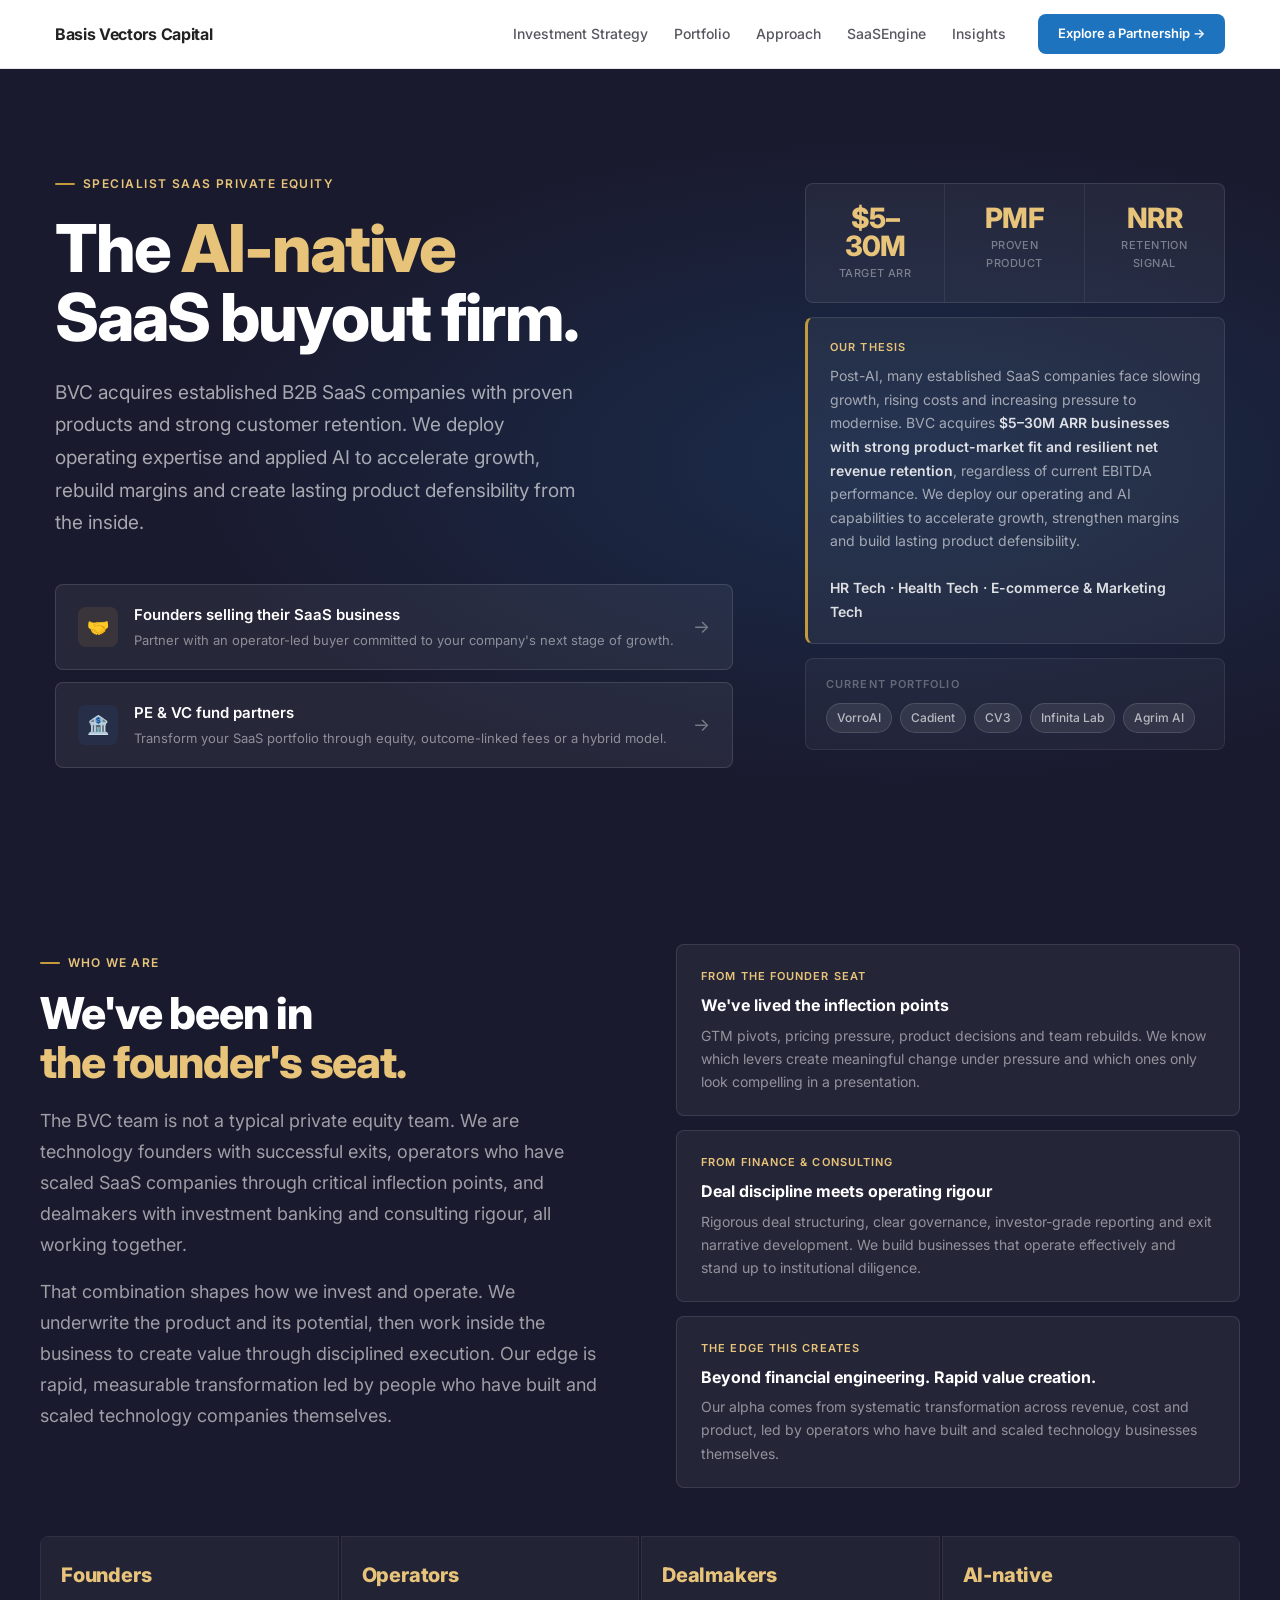
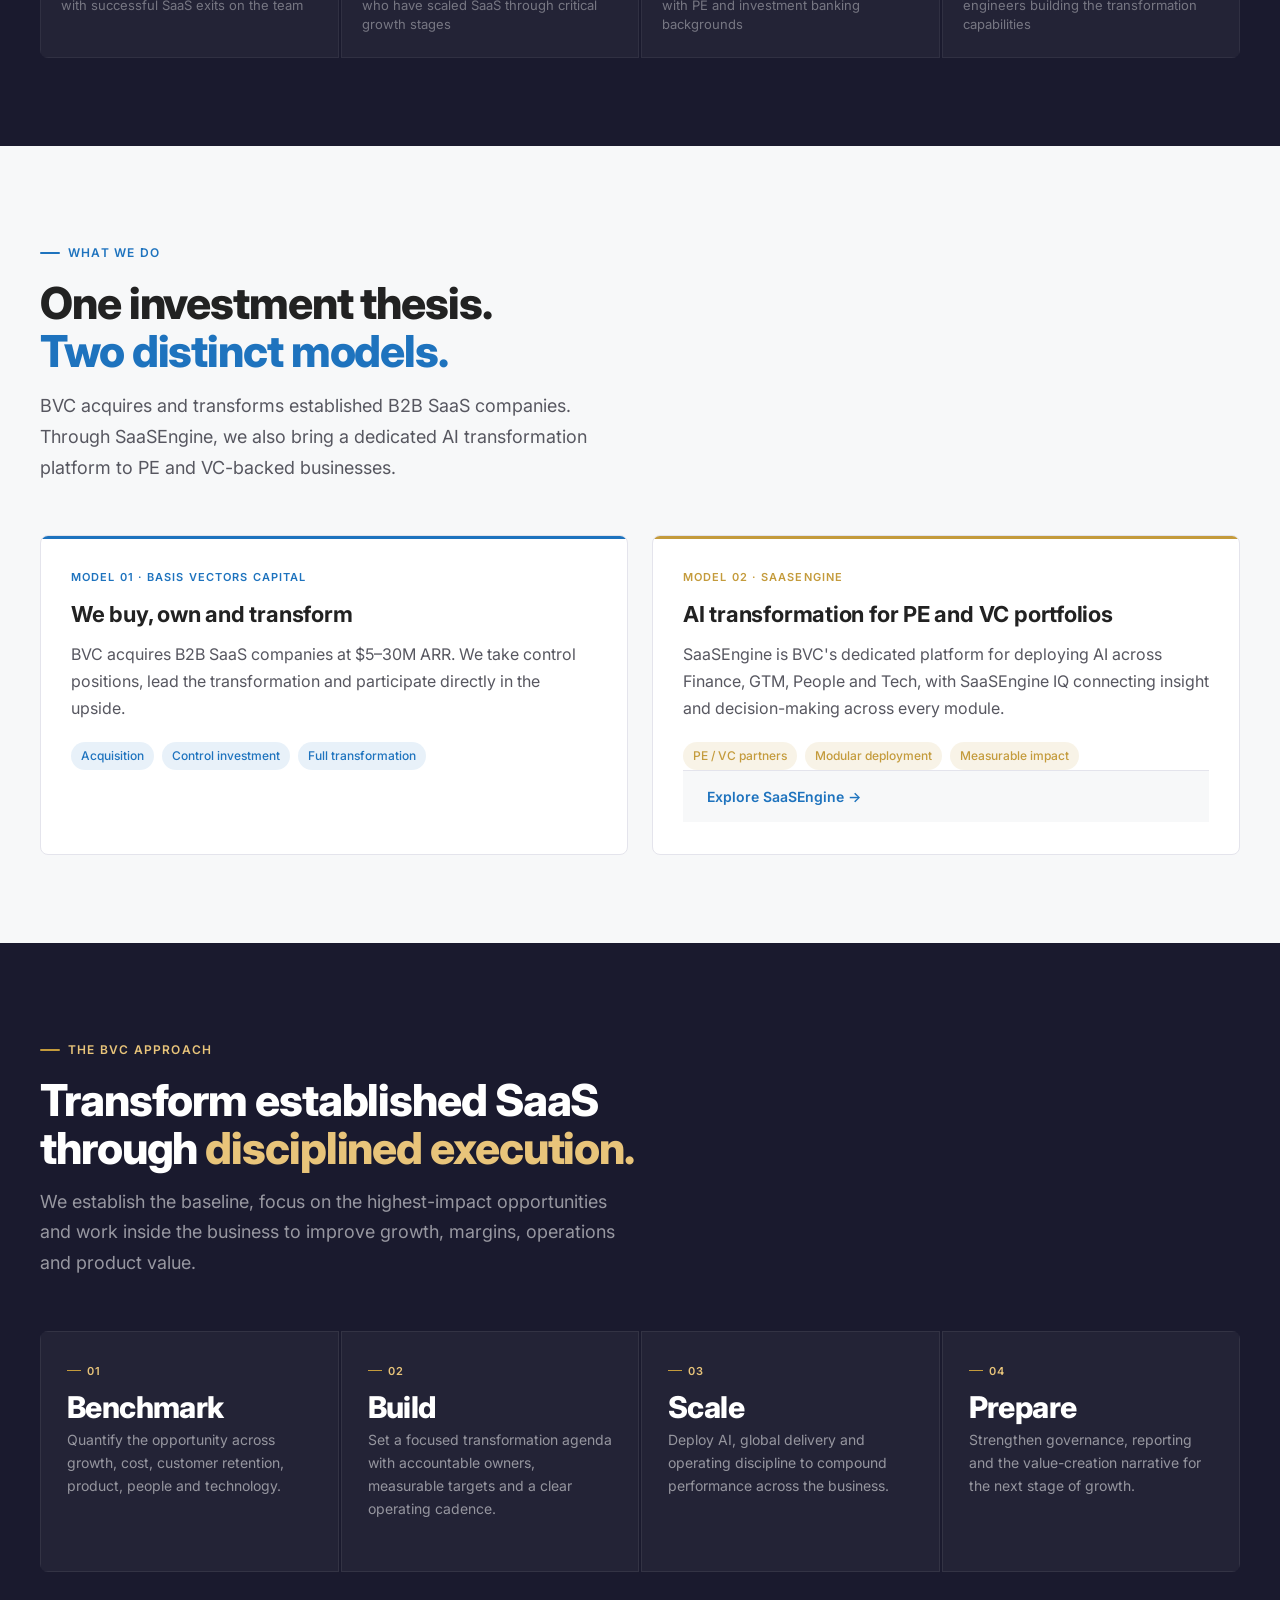
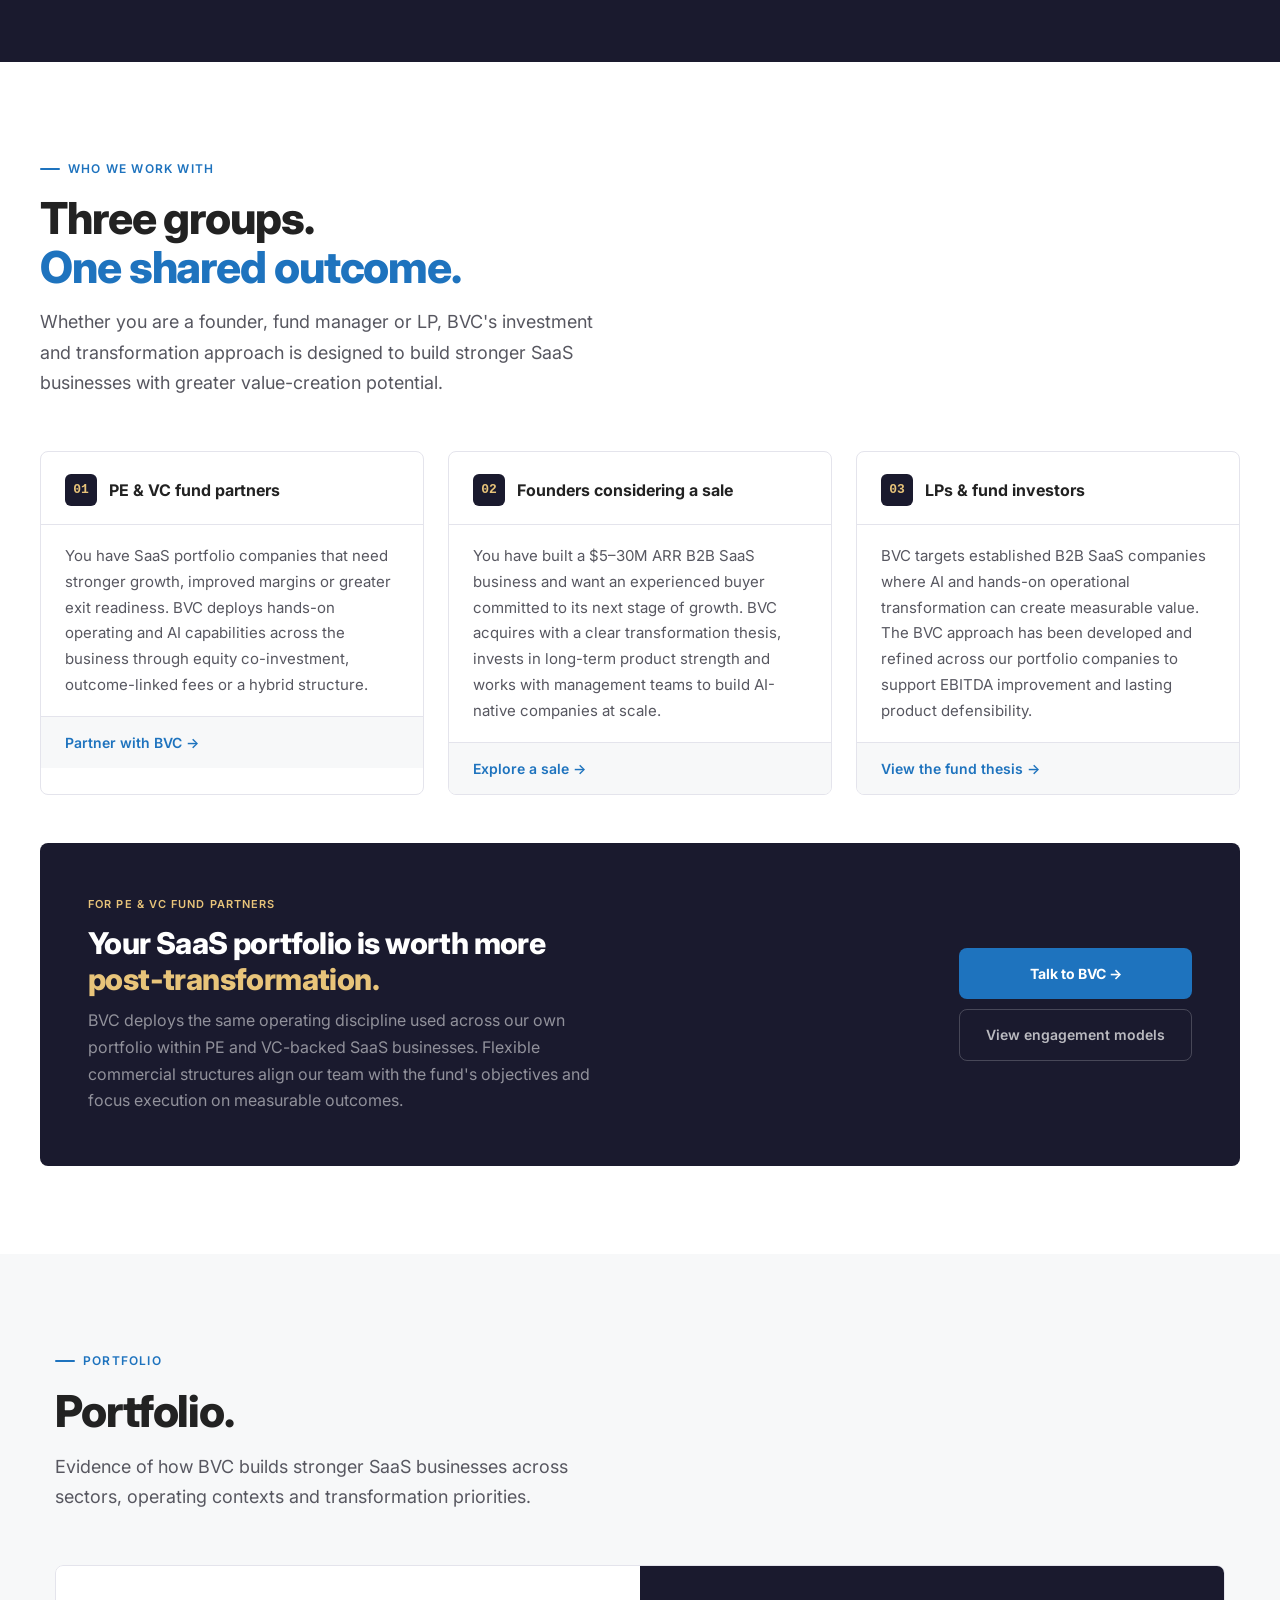
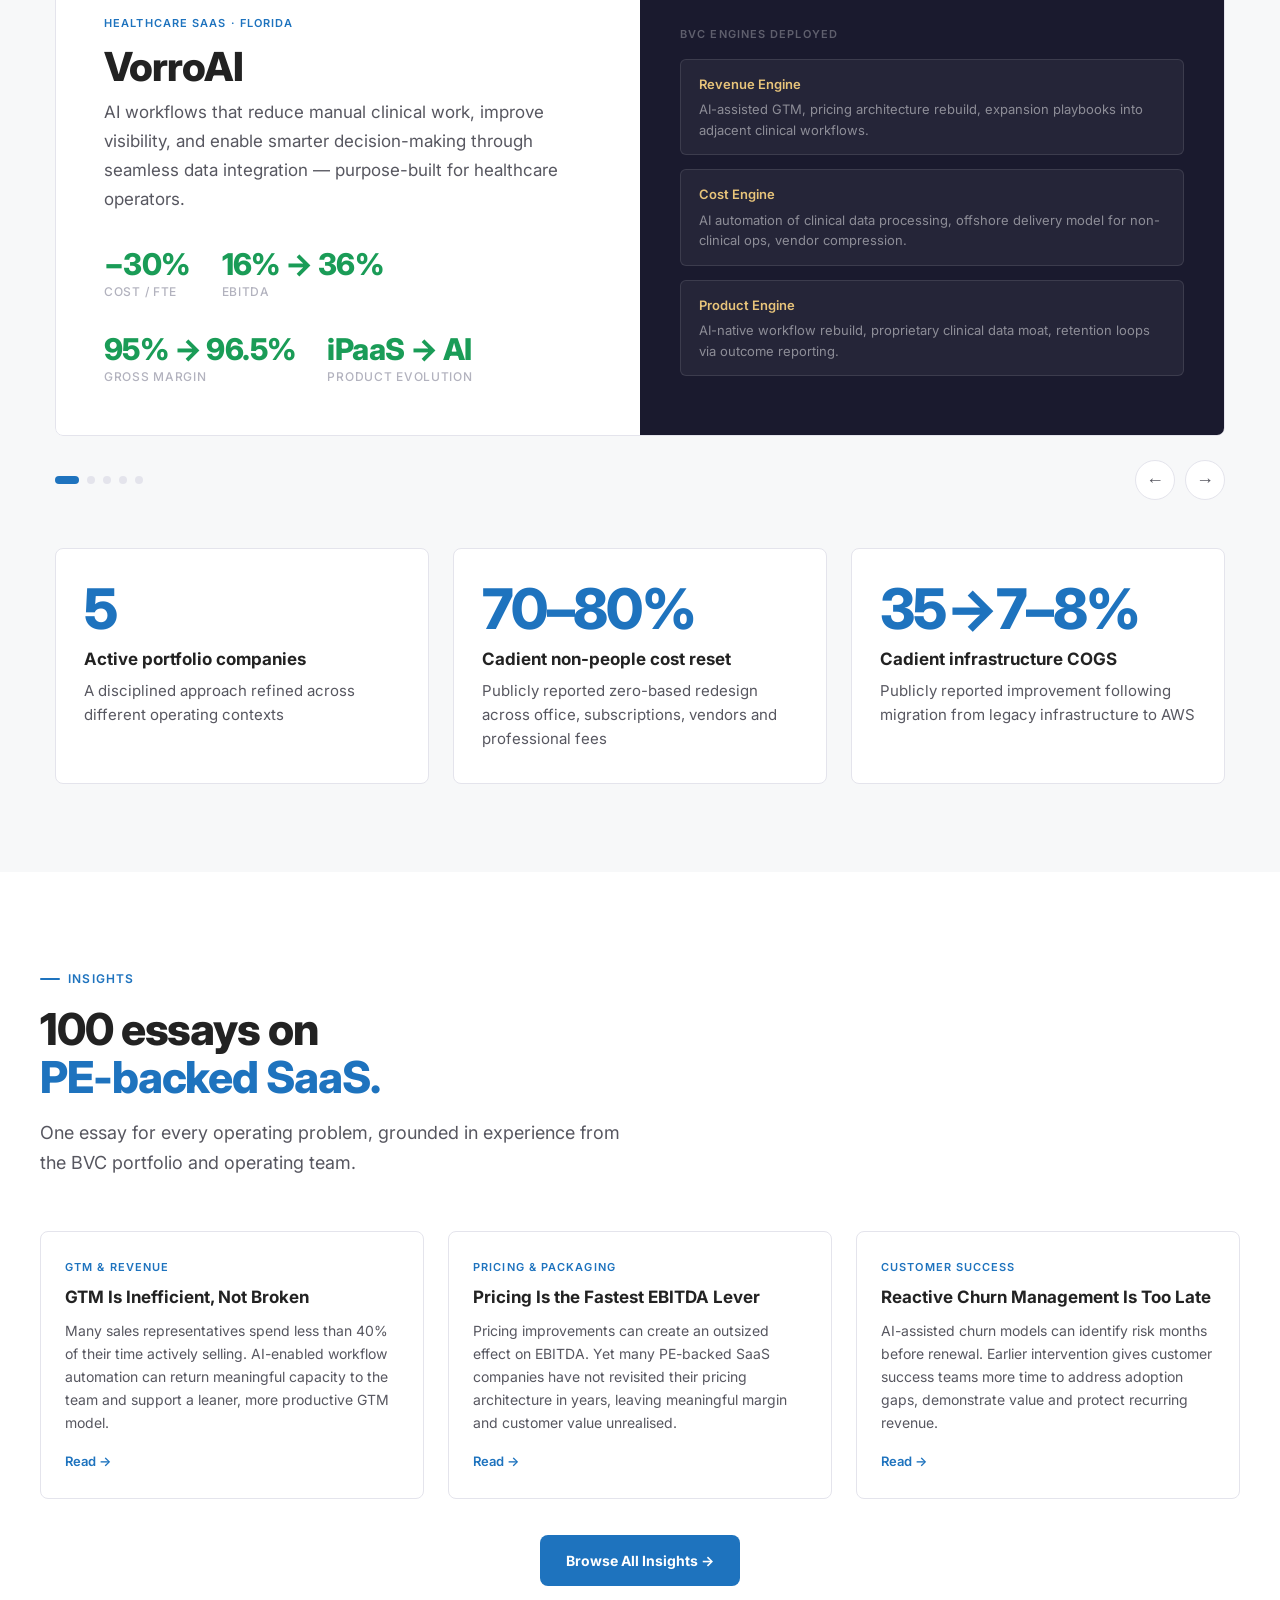
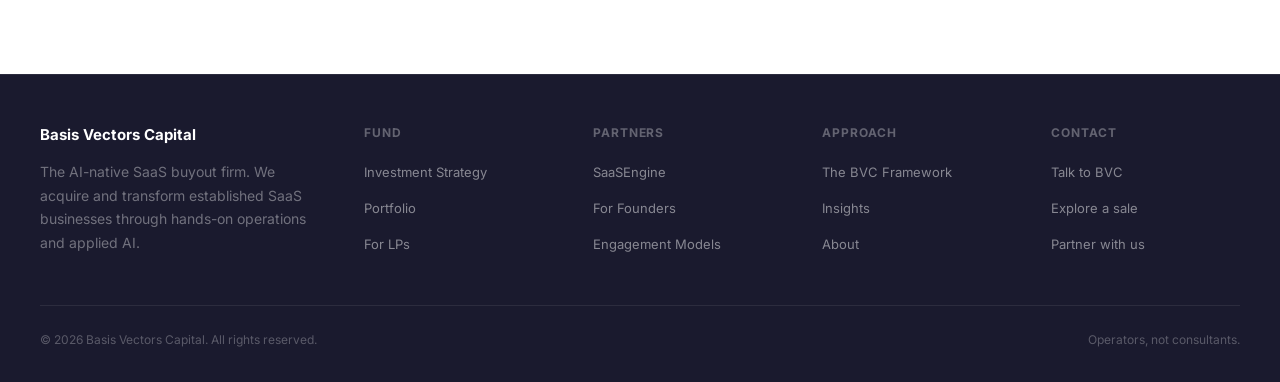
==== commit 73cf66af: "Complete terminology cleanup from Deepak review" ====
--- a/index.html
+++ b/index.html
@@ -292,7 +292,7 @@
     <div>
       <div class="hero-eyebrow">Specialist SaaS private equity</div>
       <h1 class="hero-h1">The <em>AI-native</em><br>SaaS buyout firm.</h1>
-      <p class="hero-sub">BVC acquires established B2B SaaS companies with proven products and strong customer retention. We deploy the <strong>Approach</strong> to accelerate growth, rebuild margins and create lasting product defensibility from the inside.</p>
+      <p class="hero-sub">BVC acquires established B2B SaaS companies with proven products and strong customer retention. We deploy operating expertise and applied AI to accelerate growth, rebuild margins and create lasting product defensibility from the inside.</p>
       <div class="hero-doors">
         <a class="door" href="founders.html">
           <div class="door-icon gold">🤝</div>
@@ -382,11 +382,11 @@
   <div class="section-inner">
     <div class="eyebrow">Who we work with</div>
     <h2 class="section-h2">Three groups.<br><em>One shared outcome.</em></h2>
-    <p class="section-sub">Whether you are a founder, fund manager or LP, BVC's AI Operating System is designed to build stronger SaaS businesses with greater value-creation potential.</p>
+    <p class="section-sub">Whether you are a founder, fund manager or LP, BVC's investment and transformation approach is designed to build stronger SaaS businesses with greater value-creation potential.</p>
     <div class="audience-grid">
       <div class="aud-card">
         <div class="aud-header"><div class="aud-badge">01</div><div class="aud-title">PE &amp; VC fund partners</div></div>
-        <div class="aud-body">You have SaaS portfolio companies that need stronger growth, improved margins or greater exit readiness. BVC deploys its operating system across Revenue, Cost and Product engines through equity co-investment, outcome-linked fees or a hybrid structure.</div>
+        <div class="aud-body">You have SaaS portfolio companies that need stronger growth, improved margins or greater exit readiness. BVC deploys hands-on operating and AI capabilities across the business through equity co-investment, outcome-linked fees or a hybrid structure.</div>
         <a class="aud-cta" href="funds.html">Partner with BVC →</a>
       </div>
       <div class="aud-card">
@@ -532,7 +532,7 @@
       </div>
     </div>
     <div class="outcomes-grid" style="margin-top:48px">
-      <div class="outcome-card"><div class="outcome-val">5</div><div class="outcome-label">Active portfolio companies</div><div class="outcome-sub">One operating system refined across five different operating contexts</div></div>
+      <div class="outcome-card"><div class="outcome-val">5</div><div class="outcome-label">Active portfolio companies</div><div class="outcome-sub">A disciplined approach refined across different operating contexts</div></div>
       <div class="outcome-card"><div class="outcome-val">70–80%</div><div class="outcome-label">Cadient non-people cost reset</div><div class="outcome-sub">Publicly reported zero-based redesign across office, subscriptions, vendors and professional fees</div></div>
       <div class="outcome-card"><div class="outcome-val">35→7–8%</div><div class="outcome-label">Cadient infrastructure COGS</div><div class="outcome-sub">Publicly reported improvement following migration from legacy infrastructure to AWS</div></div>
     </div>
@@ -576,7 +576,7 @@
       <div>
         <img src="https://bvcweb.netlify.app/images/bvc-logo-white.png" alt="BVC" style="height:26px;margin-bottom:10px" onerror="this.style.display='none'">
         <div style="font-size:15px;font-weight:700;color:#fff;margin-bottom:10px">Basis Vectors Capital</div>
-        <div class="footer-brand-desc">The AI-native SaaS buyout firm. BVC diagnostic diagnoses the opportunity. BVC execution executes across Revenue, Cost and Product.</div>
+        <div class="footer-brand-desc">The AI-native SaaS buyout firm. We acquire and transform established SaaS businesses through hands-on operations and applied AI.</div>
       </div>
       <div>
         <div class="footer-col-title">Fund</div>
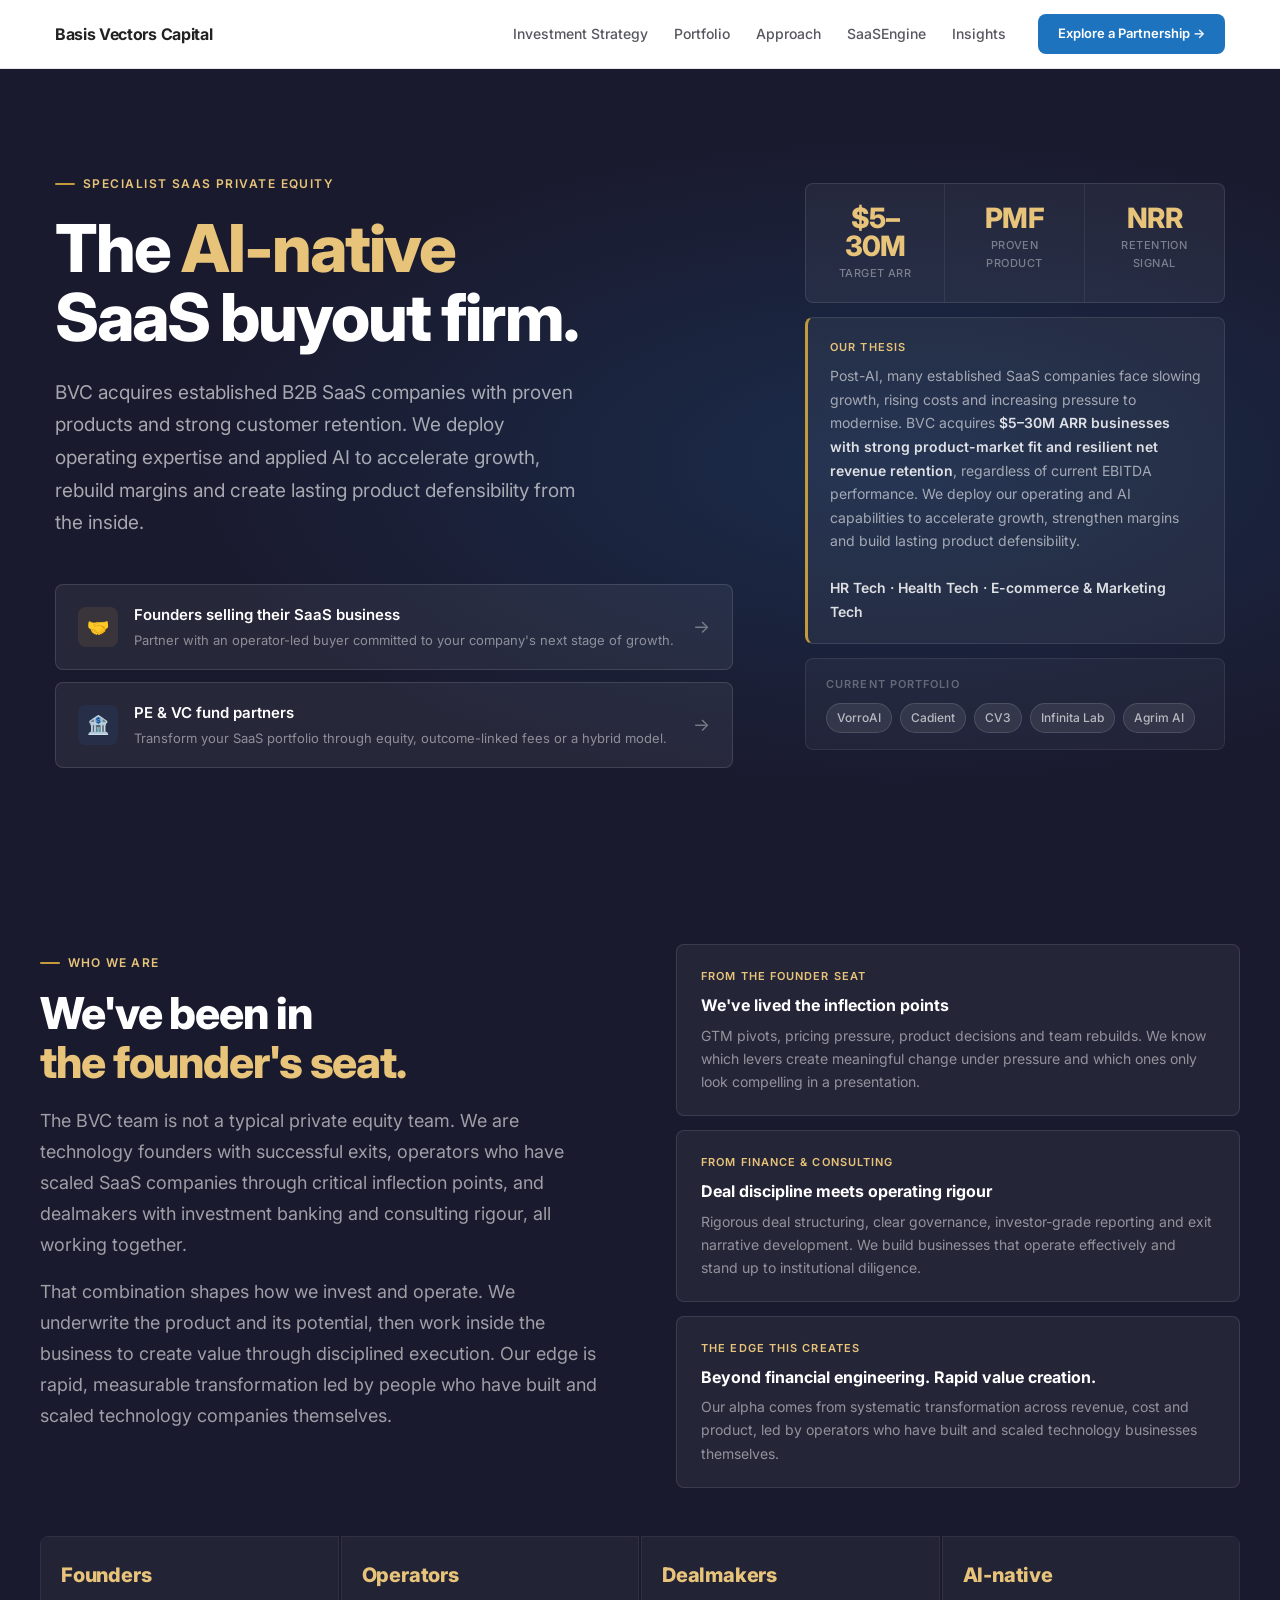
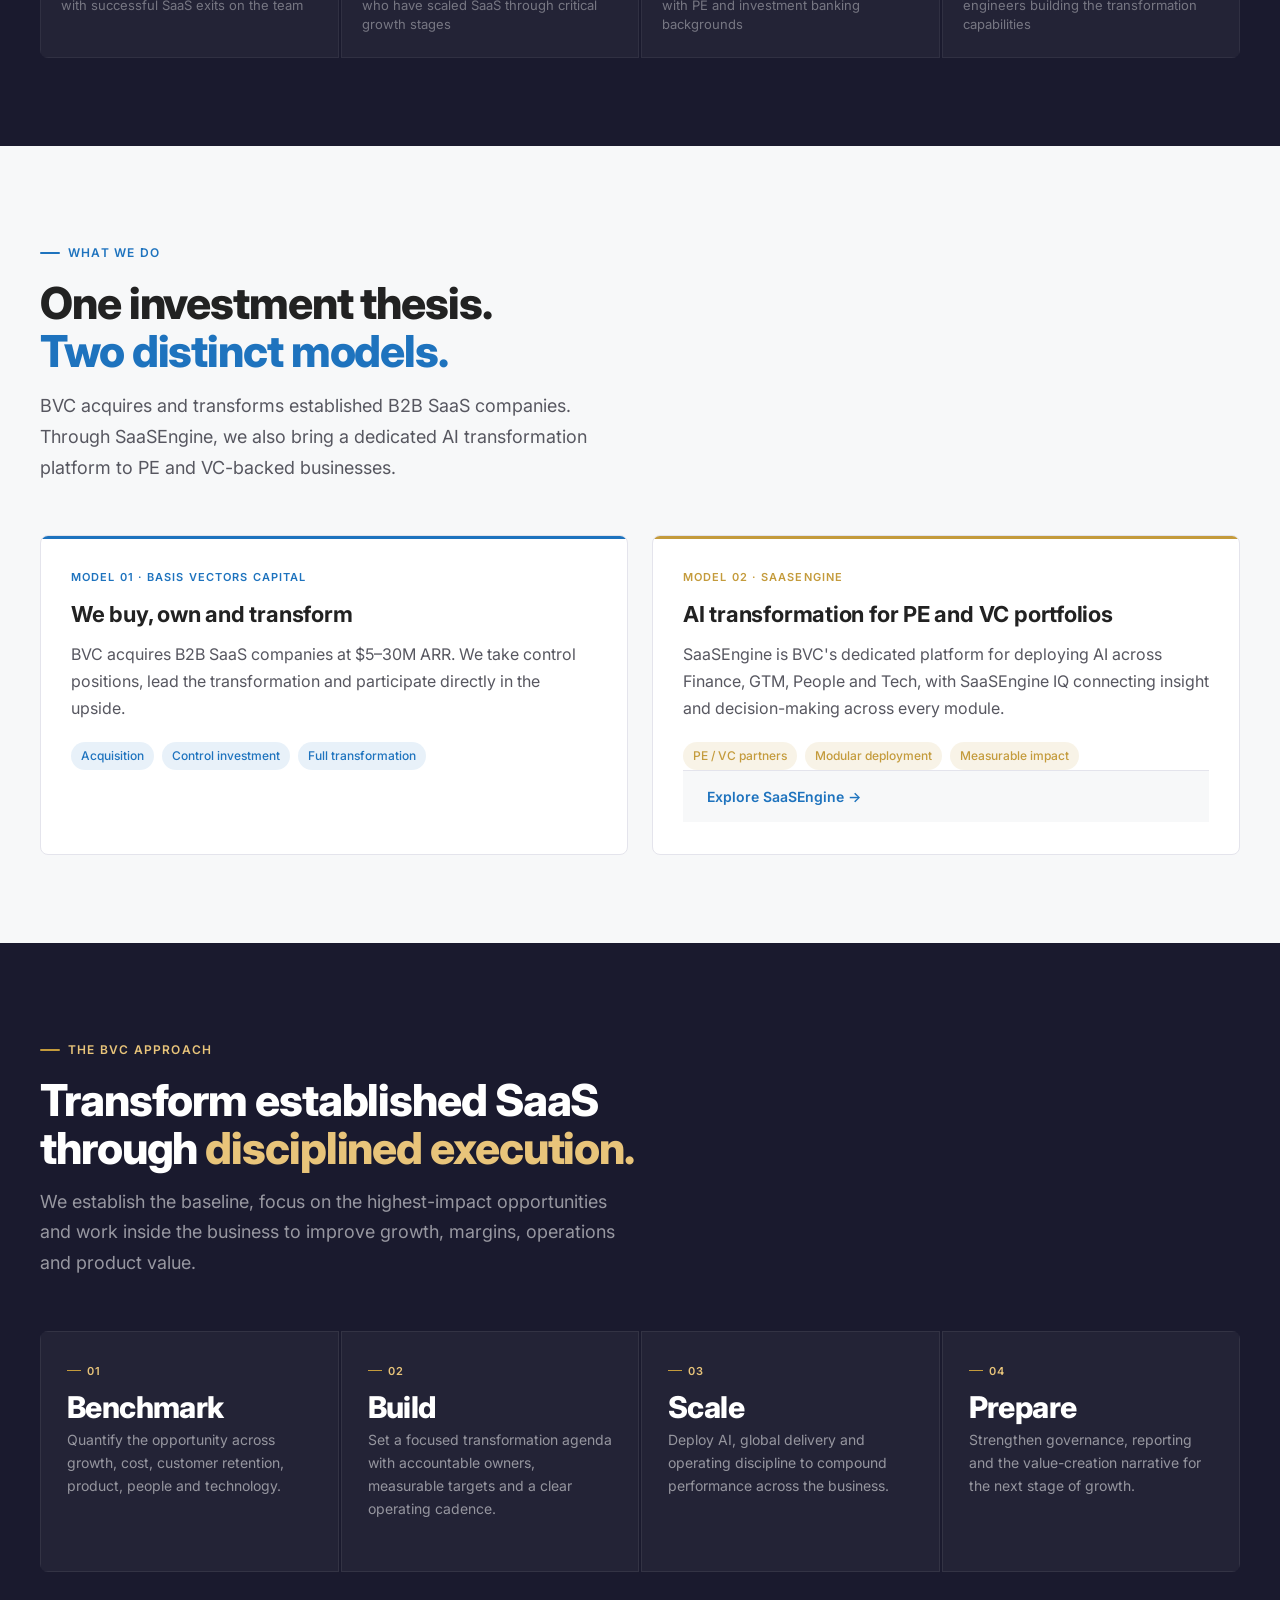
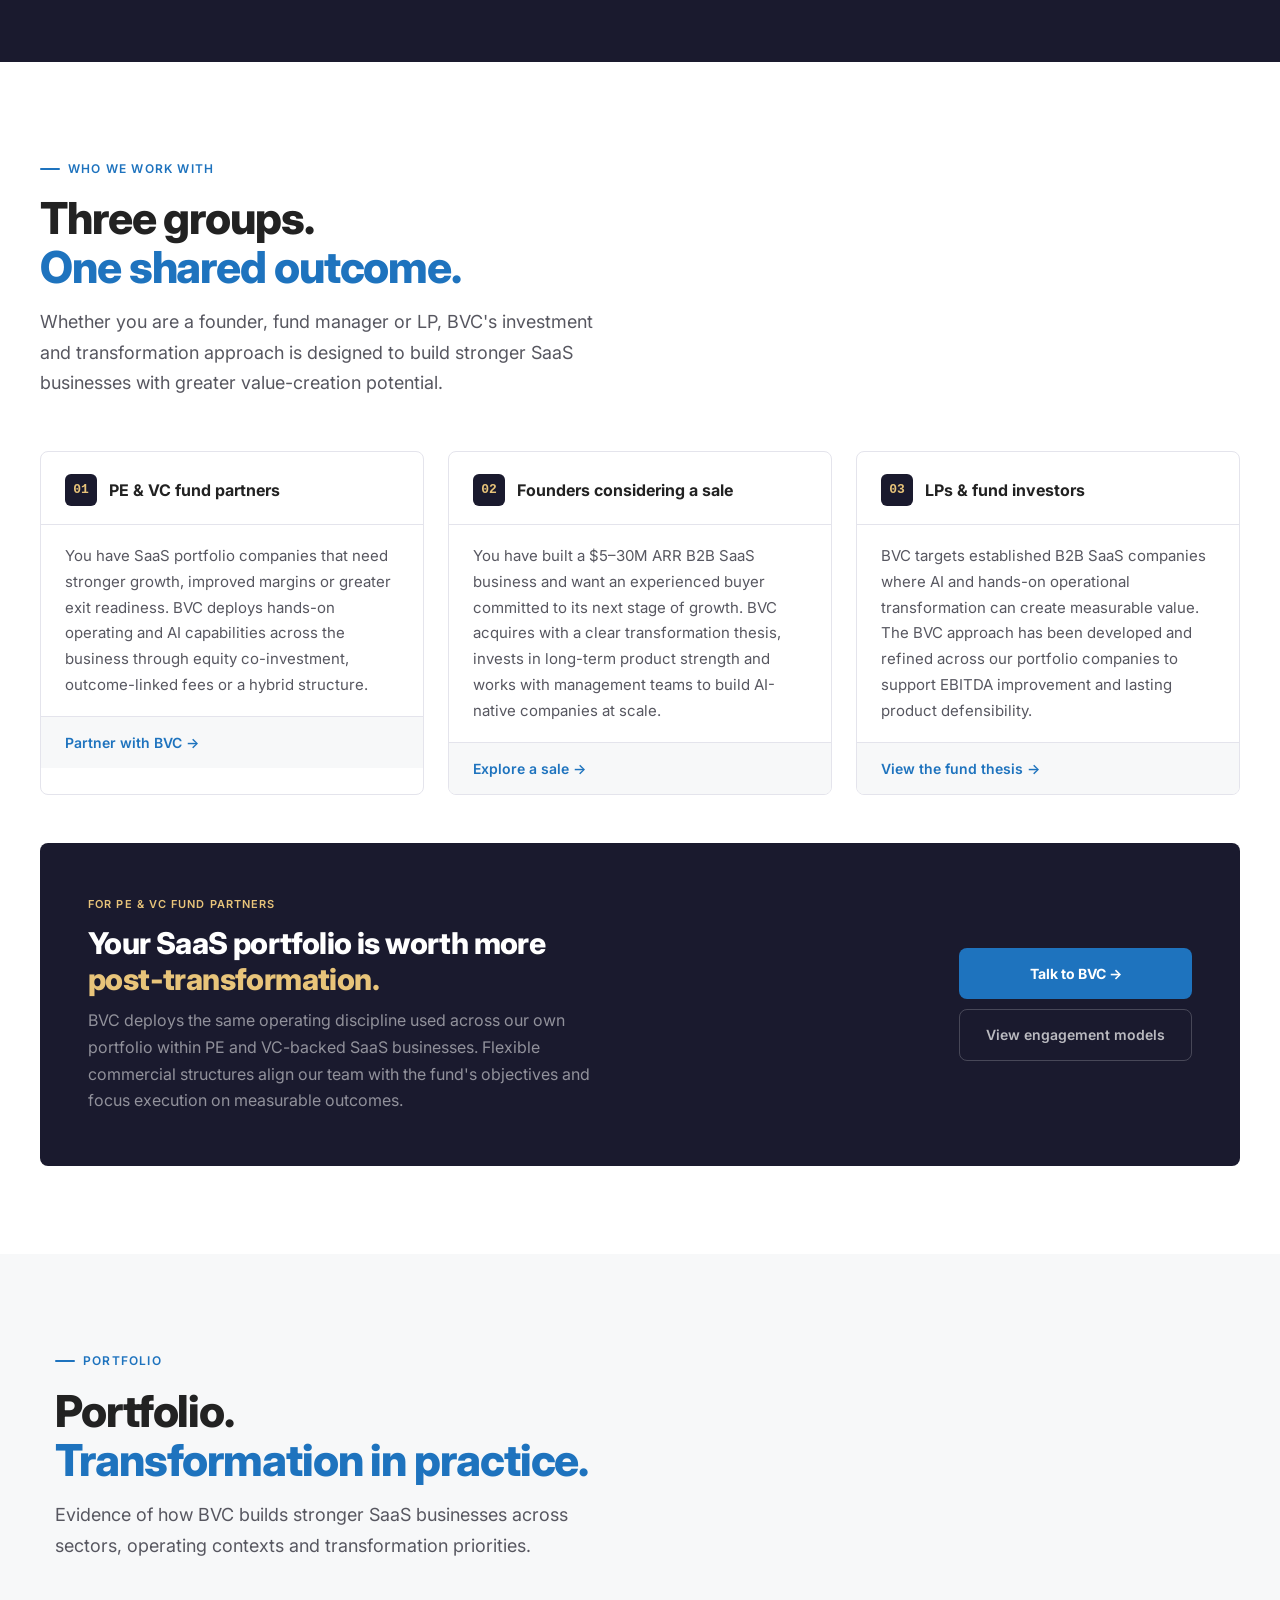
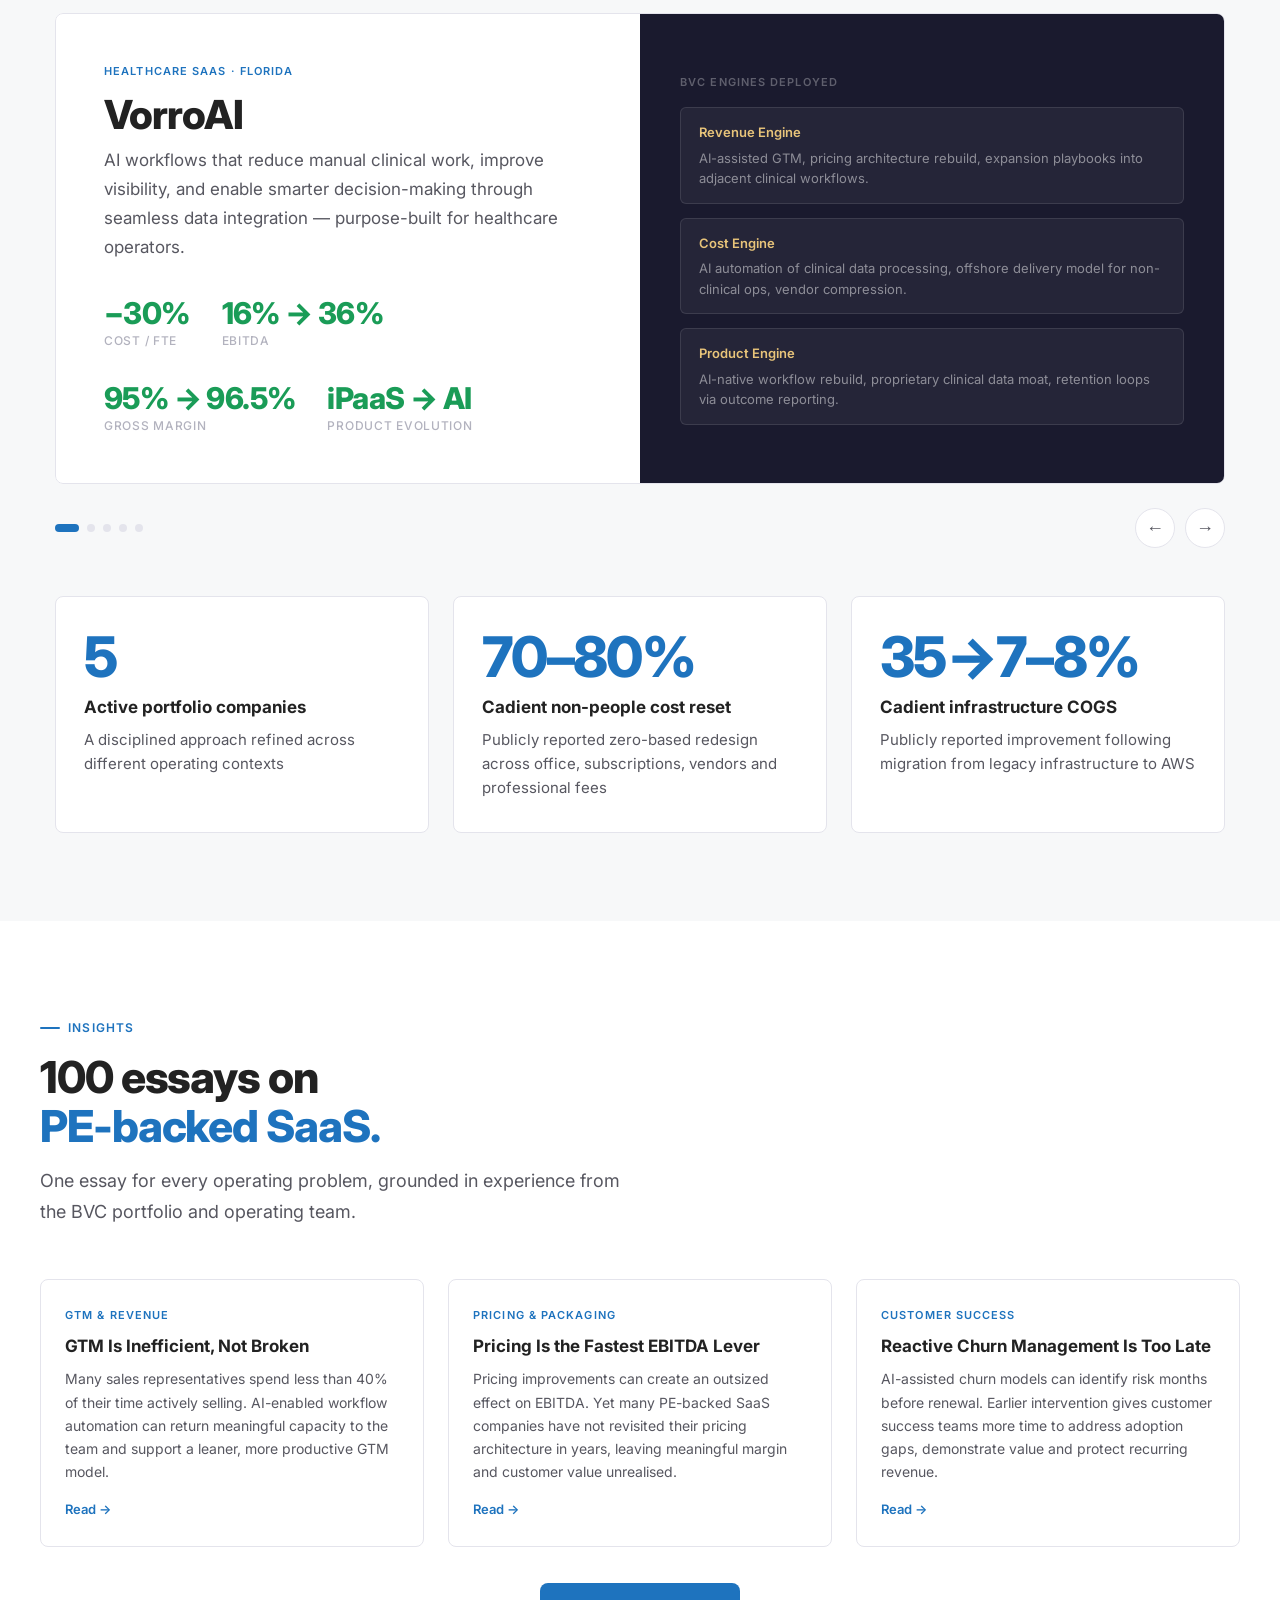
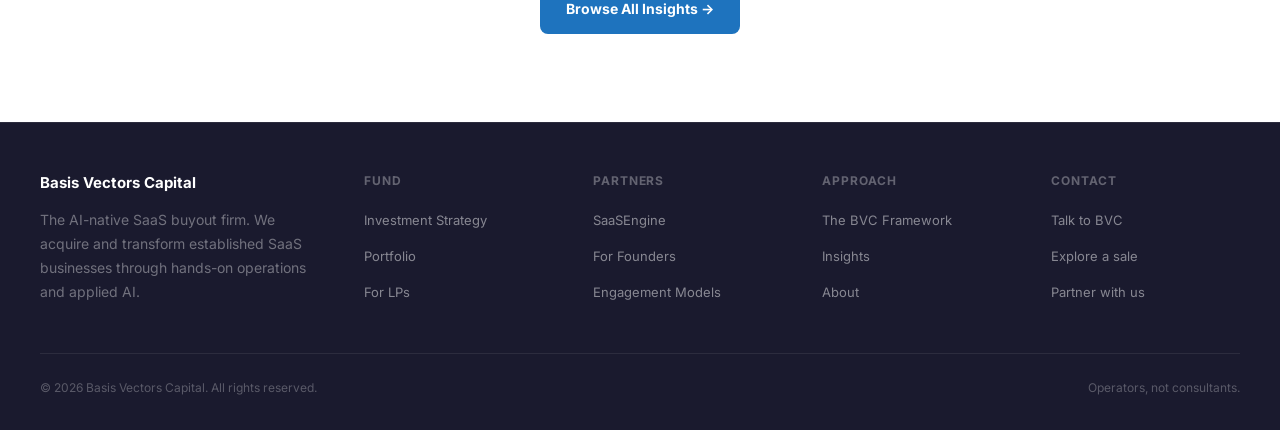
==== commit 6d4c03ee: "Connect BVC to standalone SaaSEngine site" ====
--- a/index.html
+++ b/index.html
@@ -279,7 +279,7 @@
       <a href="strategy.html">Investment Strategy</a>
       <a href="portfolio.html?rev=3ead876">Portfolio</a>
       <a href="approach.html">Approach</a>
-      <a href="funds.html">SaaSEngine</a>
+      <a href="https://bv-saasengine.bvc-marketin-7315.chatgpt.site">SaaSEngine</a>
       <a href="insights.html">Insights</a>
           </div>
     <a class="nav-cta" href="contact.html">Explore a Partnership →</a>
@@ -302,7 +302,7 @@
           </div>
           <div class="door-arrow">→</div>
         </a>
-        <a class="door" href="funds.html">
+        <a class="door" href="https://bv-saasengine.bvc-marketin-7315.chatgpt.site">
           <div class="door-icon blue">🏦</div>
           <div class="door-text">
             <div class="door-label">PE &amp; VC fund partners</div>
@@ -374,7 +374,7 @@
 </section>
 
 <!-- TWO MODELS -->
-<section class="section" style="background:var(--base-2)"><div class="section-inner"><div class="eyebrow">What we do</div><h2 class="section-h2">One investment thesis.<br><em>Two distinct models.</em></h2><p class="section-sub">BVC acquires and transforms established B2B SaaS companies. Through SaaSEngine, we also bring a dedicated AI transformation platform to PE and VC-backed businesses.</p><div class="models-grid"><div class="model-card"><div class="model-num">Model 01 · Basis Vectors Capital</div><div class="model-title">We buy, own and transform</div><div class="model-body">BVC acquires B2B SaaS companies at $5–30M ARR. We take control positions, lead the transformation and participate directly in the upside.</div><div class="model-tags"><span class="tag">Acquisition</span><span class="tag">Control investment</span><span class="tag">Full transformation</span></div></div><div class="model-card gold-top"><div class="model-num gold-num">Model 02 · SaaSEngine</div><div class="model-title">AI transformation for PE and VC portfolios</div><div class="model-body">SaaSEngine is BVC's dedicated platform for deploying AI across Finance, GTM, People and Tech, with SaaSEngine IQ connecting insight and decision-making across every module.</div><div class="model-tags"><span class="tag gold">PE / VC partners</span><span class="tag gold">Modular deployment</span><span class="tag gold">Measurable impact</span></div><a class="aud-cta" href="funds.html">Explore SaaSEngine →</a></div></div></div></section>
+<section class="section" style="background:var(--base-2)"><div class="section-inner"><div class="eyebrow">What we do</div><h2 class="section-h2">One investment thesis.<br><em>Two distinct models.</em></h2><p class="section-sub">BVC acquires and transforms established B2B SaaS companies. Through SaaSEngine, we also bring a dedicated AI transformation platform to PE and VC-backed businesses.</p><div class="models-grid"><div class="model-card"><div class="model-num">Model 01 · Basis Vectors Capital</div><div class="model-title">We buy, own and transform</div><div class="model-body">BVC acquires B2B SaaS companies at $5–30M ARR. We take control positions, lead the transformation and participate directly in the upside.</div><div class="model-tags"><span class="tag">Acquisition</span><span class="tag">Control investment</span><span class="tag">Full transformation</span></div></div><div class="model-card gold-top"><div class="model-num gold-num">Model 02 · SaaSEngine</div><div class="model-title">AI transformation for PE and VC portfolios</div><div class="model-body">SaaSEngine is BVC's dedicated platform for deploying AI across Finance, GTM, People and Tech, with SaaSEngine IQ connecting insight and decision-making across every module.</div><div class="model-tags"><span class="tag gold">PE / VC partners</span><span class="tag gold">Modular deployment</span><span class="tag gold">Measurable impact</span></div><a class="aud-cta" href="https://bv-saasengine.bvc-marketin-7315.chatgpt.site">Explore SaaSEngine →</a></div></div></div></section>
 <!-- FRAMEWORK -->
 <section class="framework-section"><div class="fw-inner"><div class="eyebrow eyebrow-gold">The BVC approach</div><h2 class="section-h2 section-h2-light" style="margin-bottom:14px">Transform established SaaS<br>through <em>disciplined execution.</em></h2><p class="section-sub section-sub-light">We establish the baseline, focus on the highest-impact opportunities and work inside the business to improve growth, margins, operations and product value.</p><div class="fw-steps"><div class="fw-step"><div class="fw-step-num">01</div><div class="fw-step-title">Benchmark</div><div class="fw-step-body">Quantify the opportunity across growth, cost, customer retention, product, people and technology.</div></div><div class="fw-step"><div class="fw-step-num">02</div><div class="fw-step-title">Build</div><div class="fw-step-body">Set a focused transformation agenda with accountable owners, measurable targets and a clear operating cadence.</div></div><div class="fw-step"><div class="fw-step-num">03</div><div class="fw-step-title">Scale</div><div class="fw-step-body">Deploy AI, global delivery and operating discipline to compound performance across the business.</div></div><div class="fw-step"><div class="fw-step-num">04</div><div class="fw-step-title">Prepare</div><div class="fw-step-body">Strengthen governance, reporting and the value-creation narrative for the next stage of growth.</div></div></div></div></section>
 <!-- AUDIENCE -->
@@ -387,7 +387,7 @@
       <div class="aud-card">
         <div class="aud-header"><div class="aud-badge">01</div><div class="aud-title">PE &amp; VC fund partners</div></div>
         <div class="aud-body">You have SaaS portfolio companies that need stronger growth, improved margins or greater exit readiness. BVC deploys hands-on operating and AI capabilities across the business through equity co-investment, outcome-linked fees or a hybrid structure.</div>
-        <a class="aud-cta" href="funds.html">Partner with BVC →</a>
+        <a class="aud-cta" href="https://bv-saasengine.bvc-marketin-7315.chatgpt.site">Partner with BVC →</a>
       </div>
       <div class="aud-card">
         <div class="aud-header"><div class="aud-badge">02</div><div class="aud-title">Founders considering a sale</div></div>
@@ -418,7 +418,7 @@
 <section class="portfolio-section">
   <div class="portfolio-inner">
     <div class="eyebrow">Portfolio</div>
-    <h2 class="section-h2">Portfolio.</h2>
+    <h2 class="section-h2">Portfolio.<br><em>Transformation in practice.</em></h2>
     <p class="section-sub">Evidence of how BVC builds stronger SaaS businesses across sectors, operating contexts and transformation priorities.</p>
     <div class="carousel-wrap">
       <div class="carousel-track-outer">
@@ -584,7 +584,7 @@
       </div>
       <div>
         <div class="footer-col-title">Partners</div>
-        <ul class="footer-links"><li><a href="funds.html">SaaSEngine</a></li><li><a href="founders.html">For Founders</a></li><li><a href="engagement-models.html">Engagement Models</a></li></ul>
+        <ul class="footer-links"><li><a href="https://bv-saasengine.bvc-marketin-7315.chatgpt.site">SaaSEngine</a></li><li><a href="founders.html">For Founders</a></li><li><a href="engagement-models.html">Engagement Models</a></li></ul>
       </div>
       <div>
         <div class="footer-col-title">Approach</div>
@@ -592,7 +592,7 @@
       </div>
       <div>
         <div class="footer-col-title">Contact</div>
-        <ul class="footer-links"><li><a href="contact.html">Talk to BVC</a></li><li><a href="founders.html">Explore a sale</a></li><li><a href="funds.html">Partner with us</a></li></ul>
+        <ul class="footer-links"><li><a href="contact.html">Talk to BVC</a></li><li><a href="founders.html">Explore a sale</a></li><li><a href="https://bv-saasengine.bvc-marketin-7315.chatgpt.site">Partner with us</a></li></ul>
       </div>
     </div>
     <div class="footer-bottom">
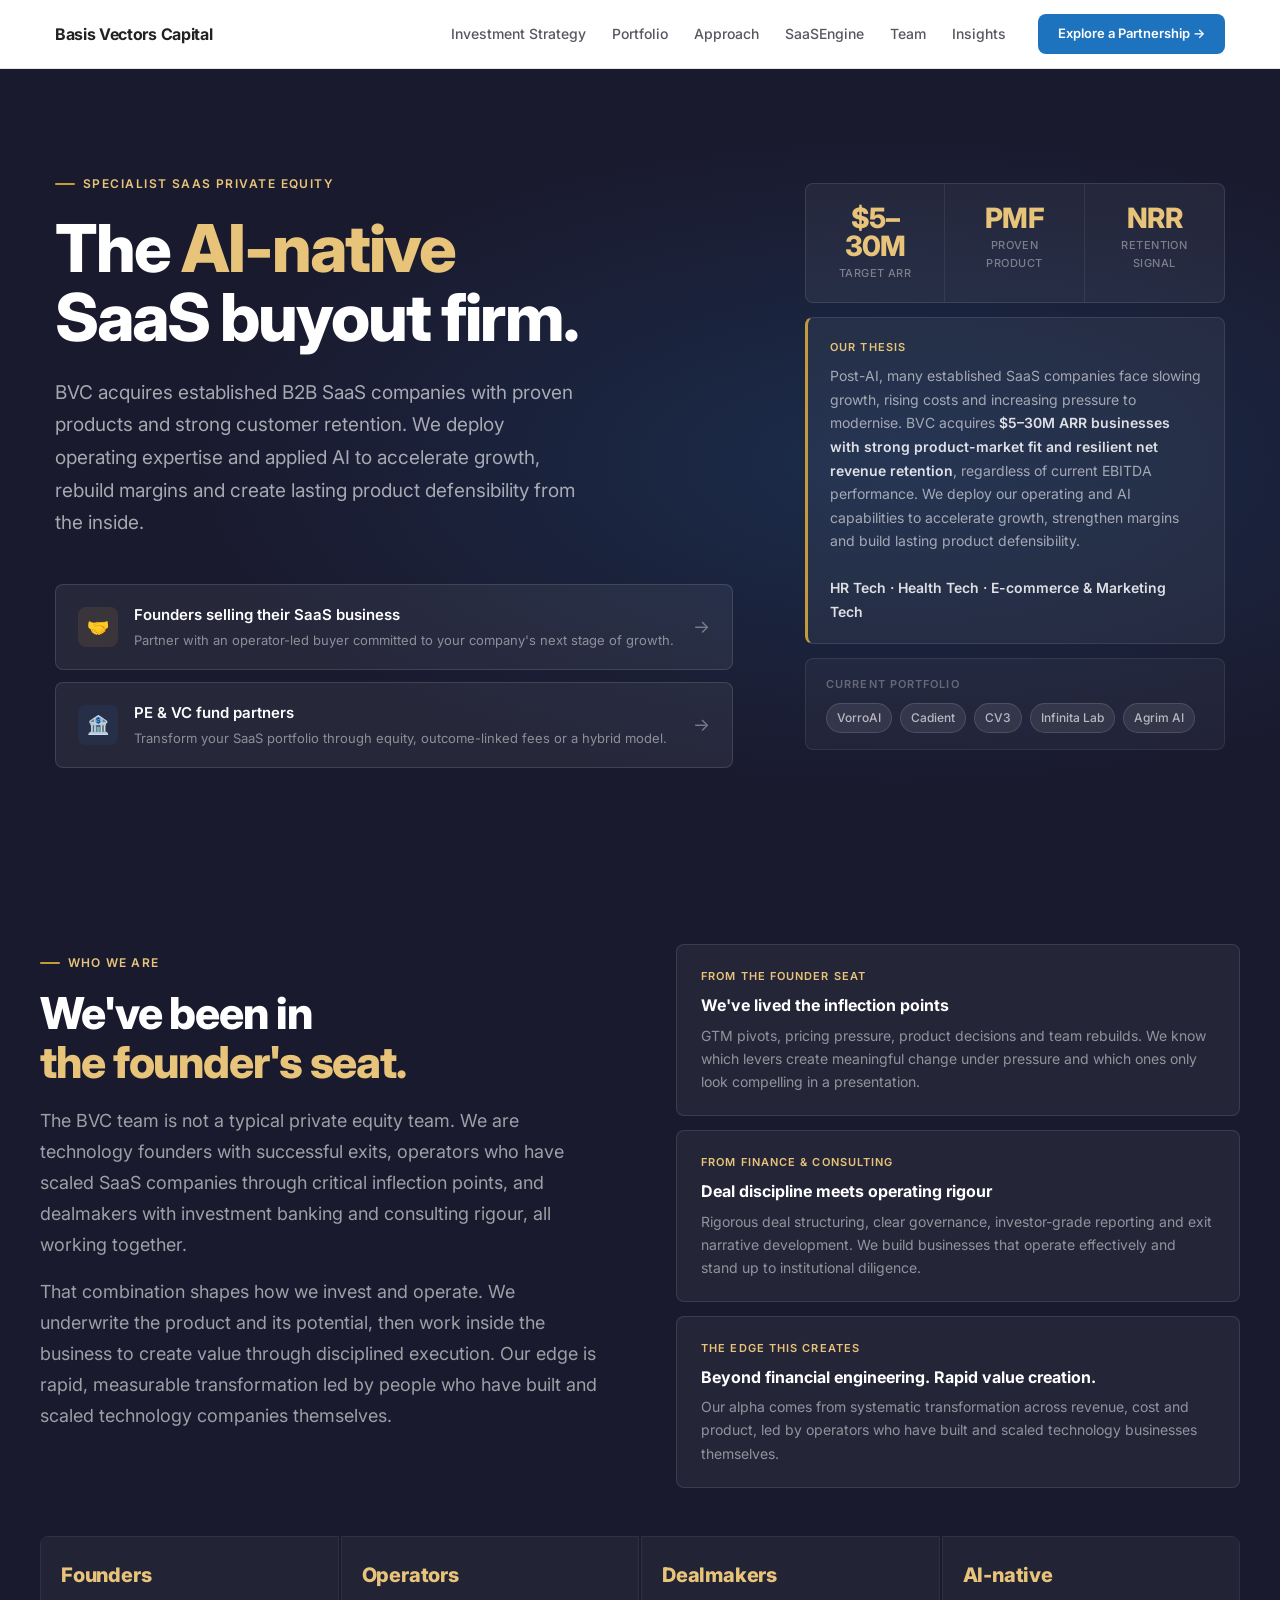
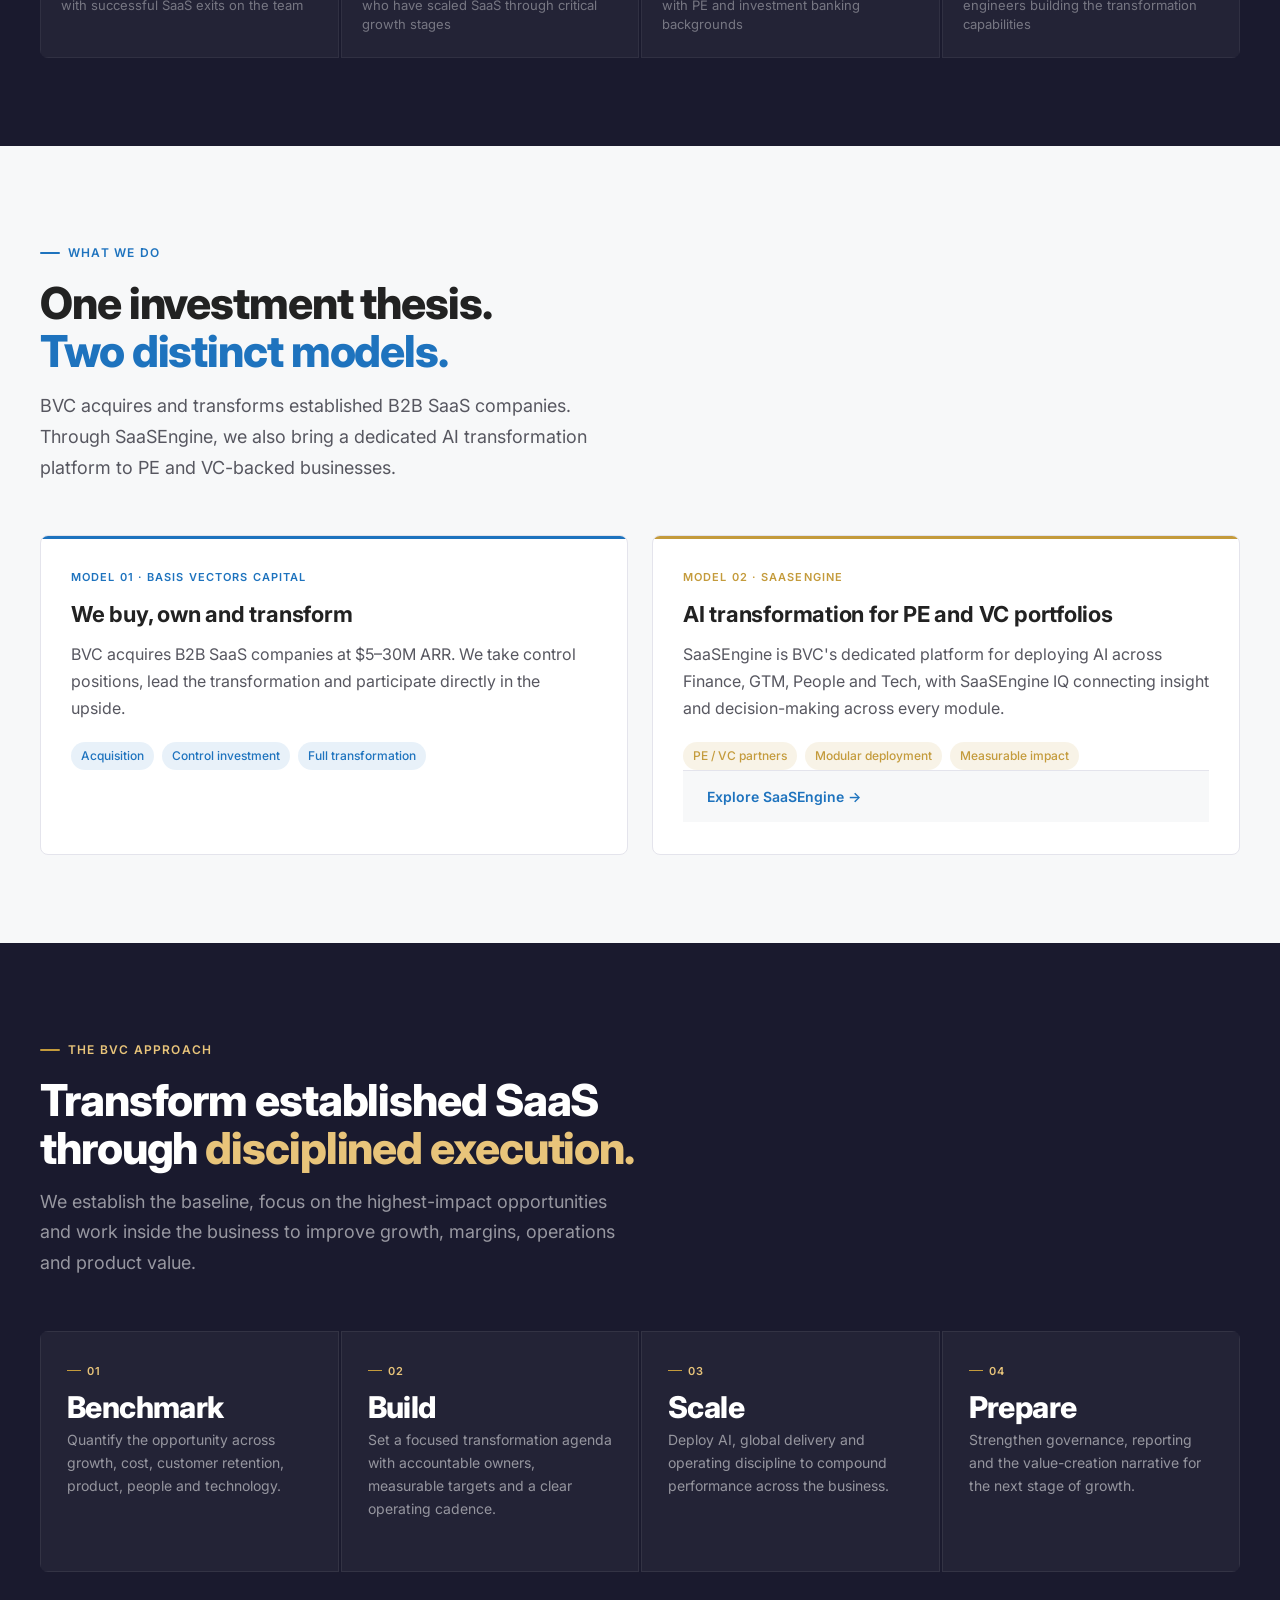
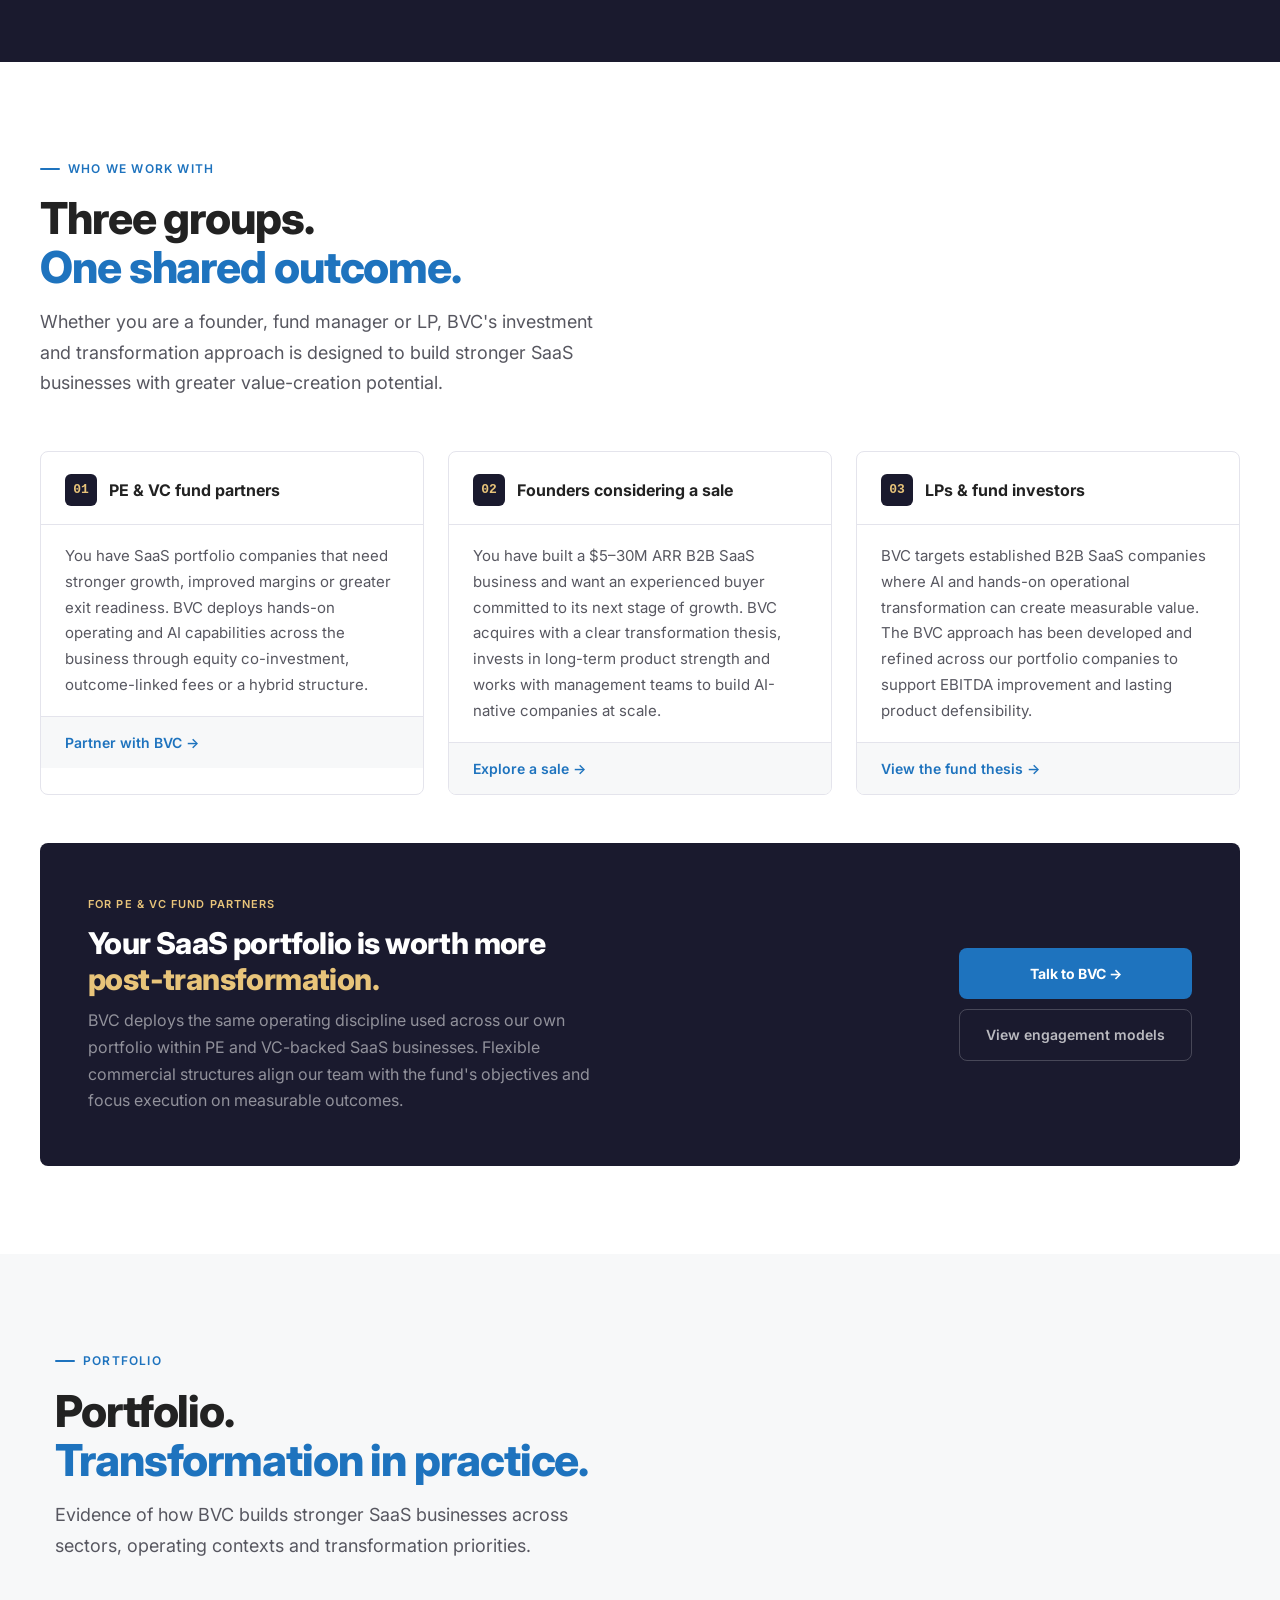
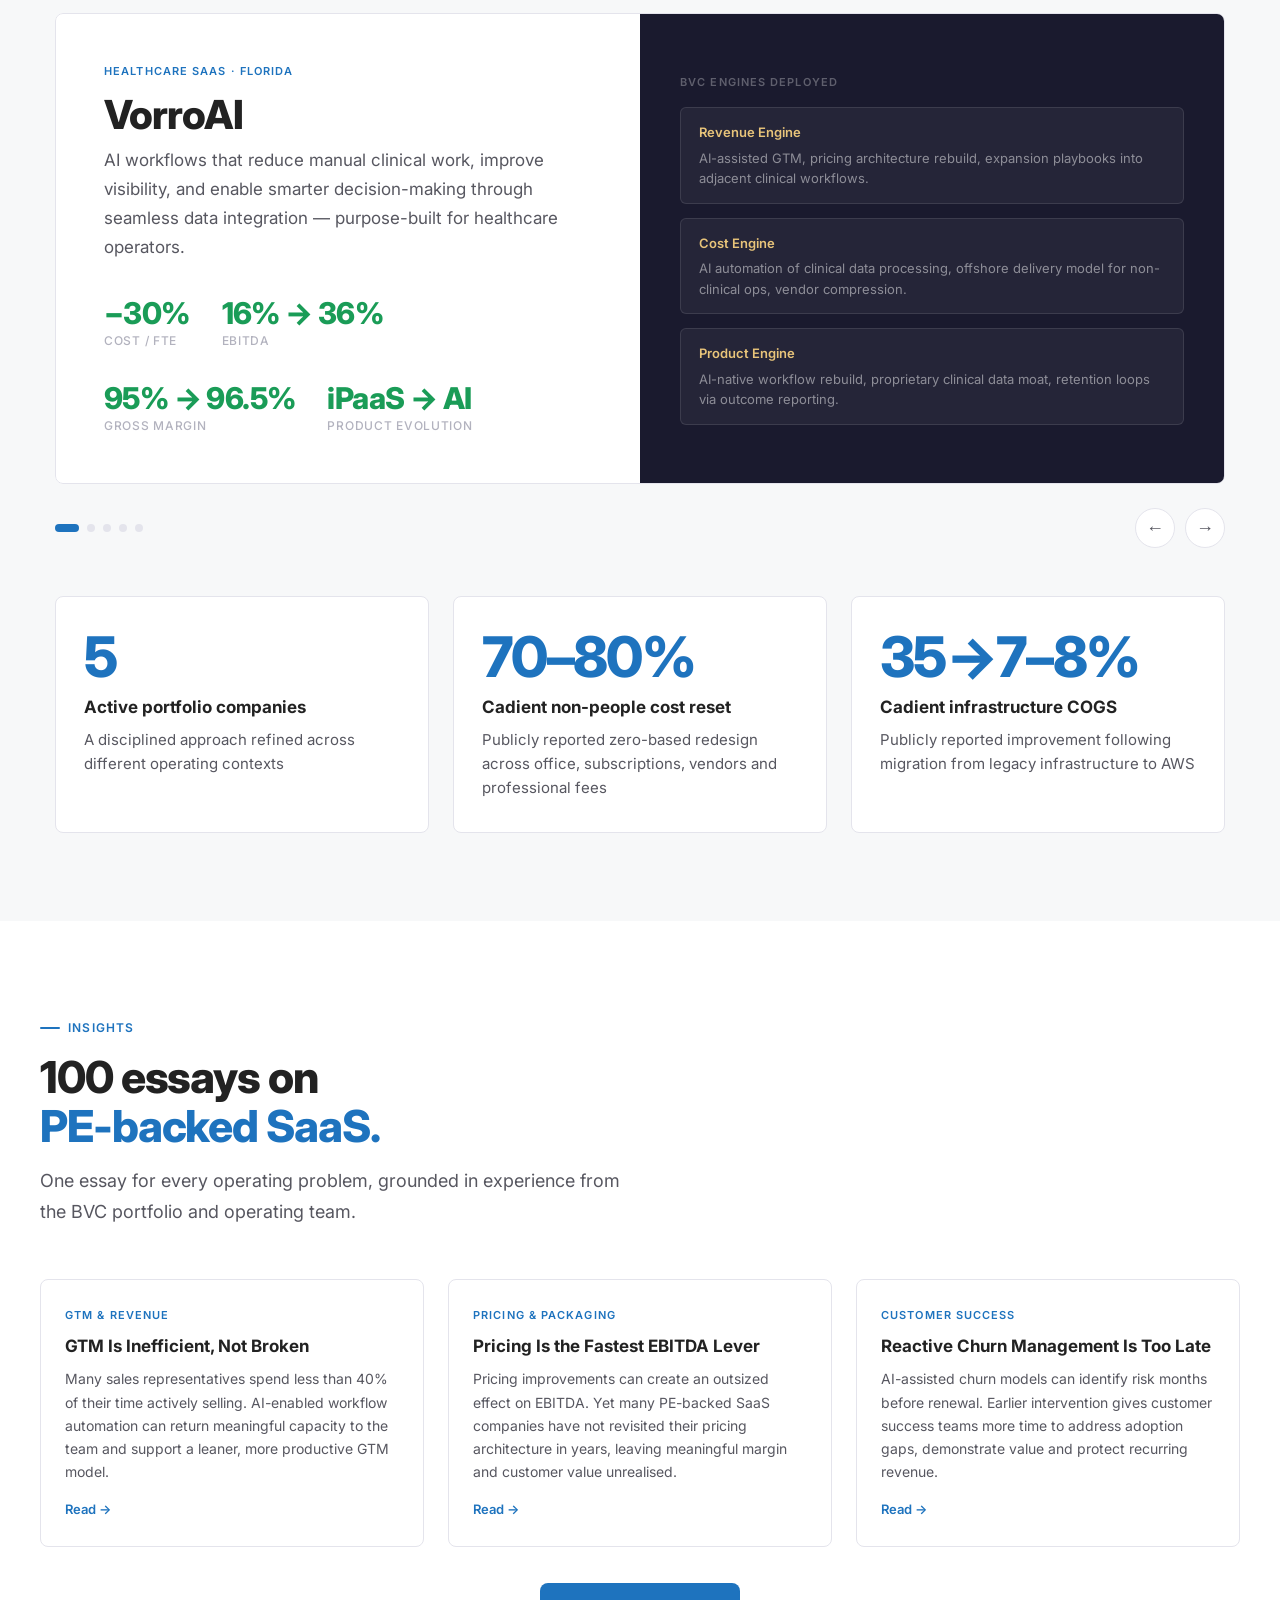
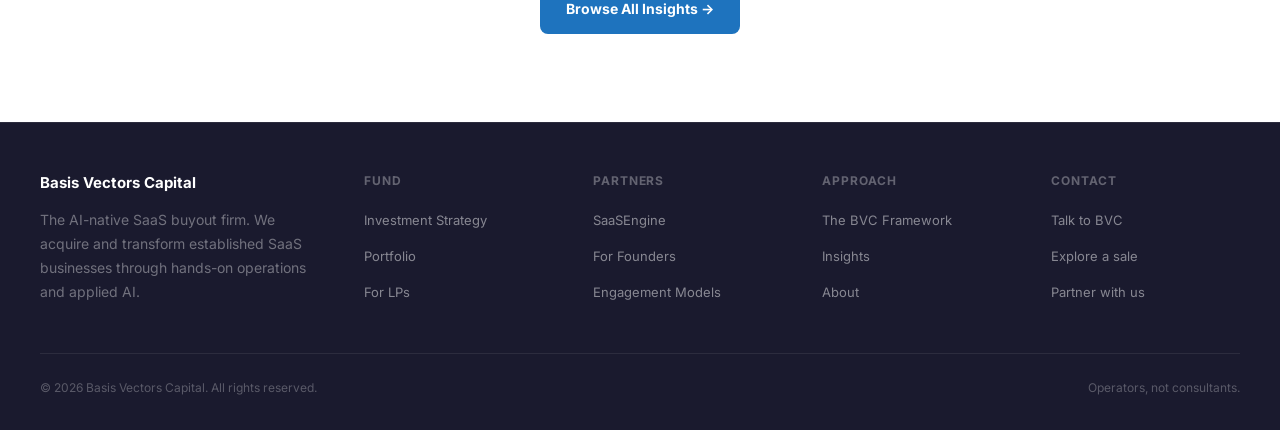
==== commit 1fd1d7e3: "Add Team navigation across BVC website" ====
--- a/index.html
+++ b/index.html
@@ -280,7 +280,7 @@
       <a href="portfolio.html?rev=3ead876">Portfolio</a>
       <a href="approach.html">Approach</a>
       <a href="https://bv-saasengine.bvc-marketin-7315.chatgpt.site">SaaSEngine</a>
-      <a href="insights.html">Insights</a>
+      <a href="team.html">Team</a><a href="insights.html">Insights</a>
           </div>
     <a class="nav-cta" href="contact.html">Explore a Partnership →</a>
   </div>
